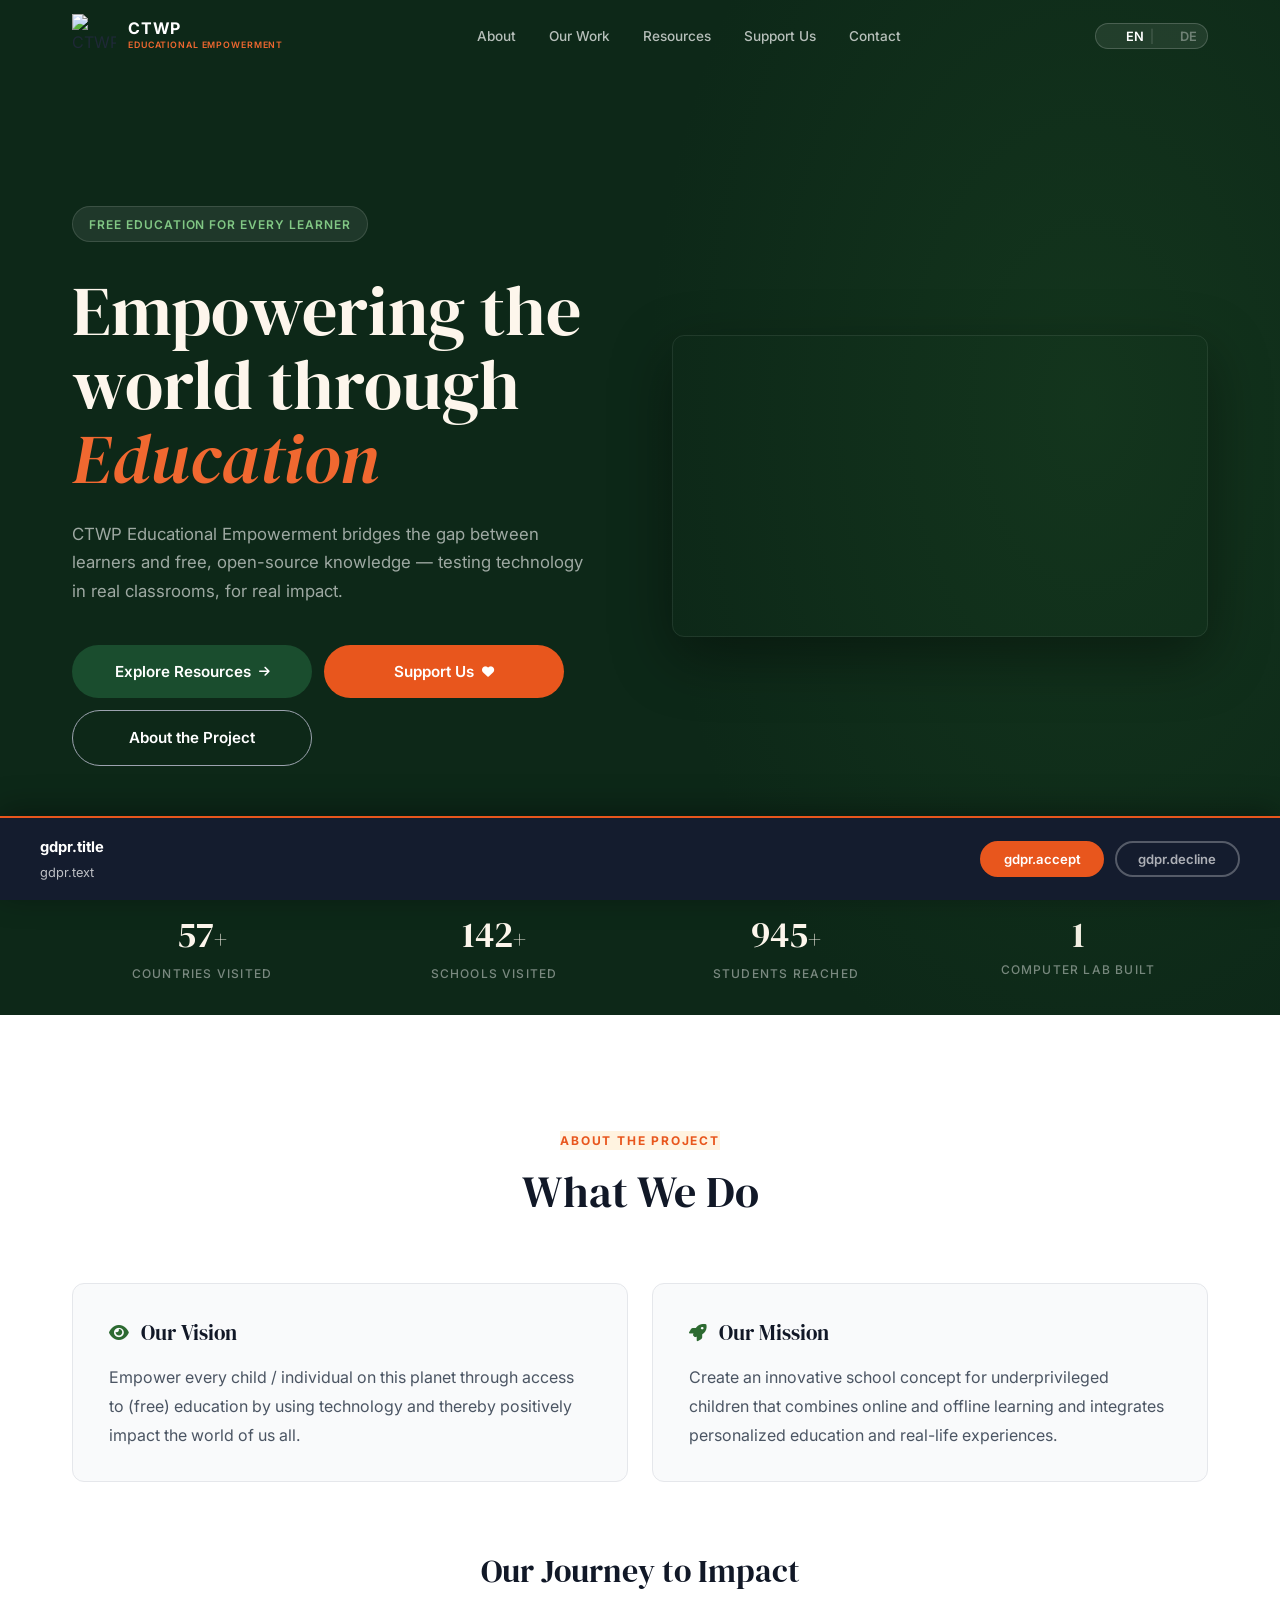
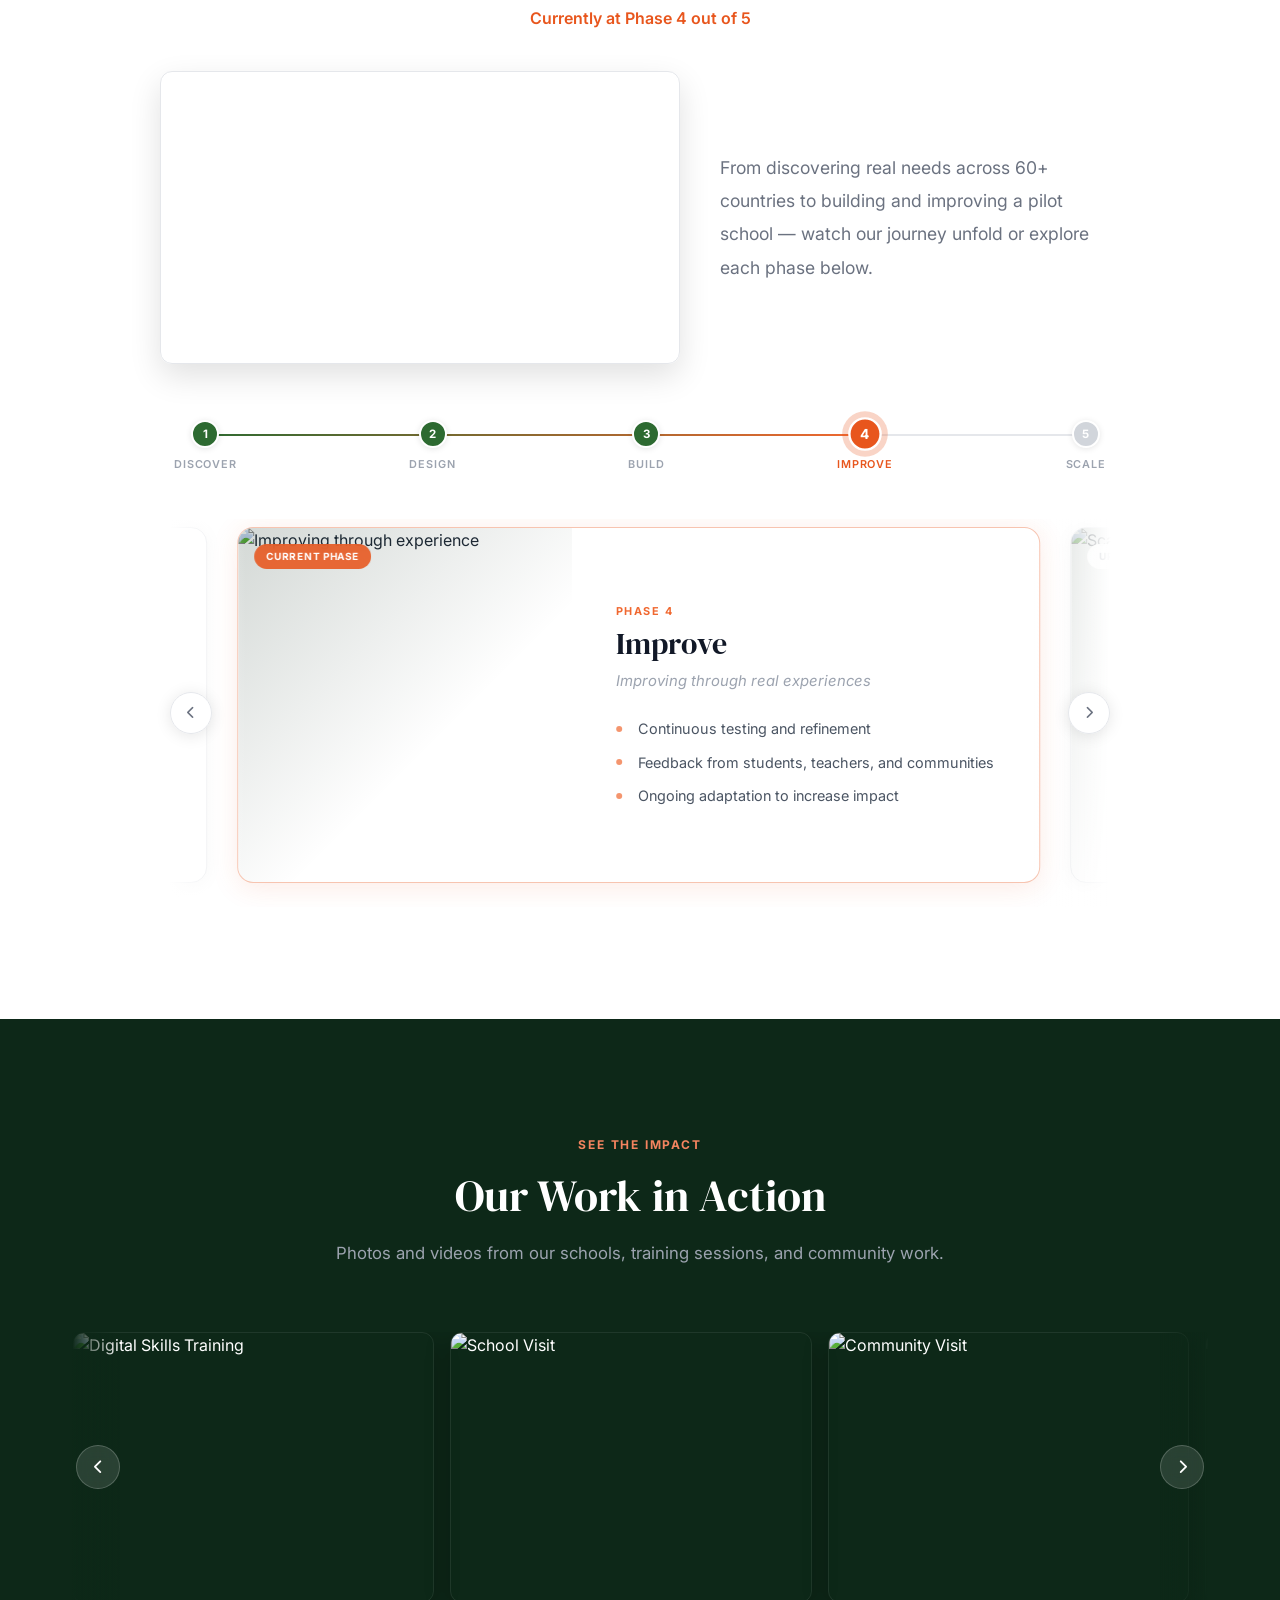
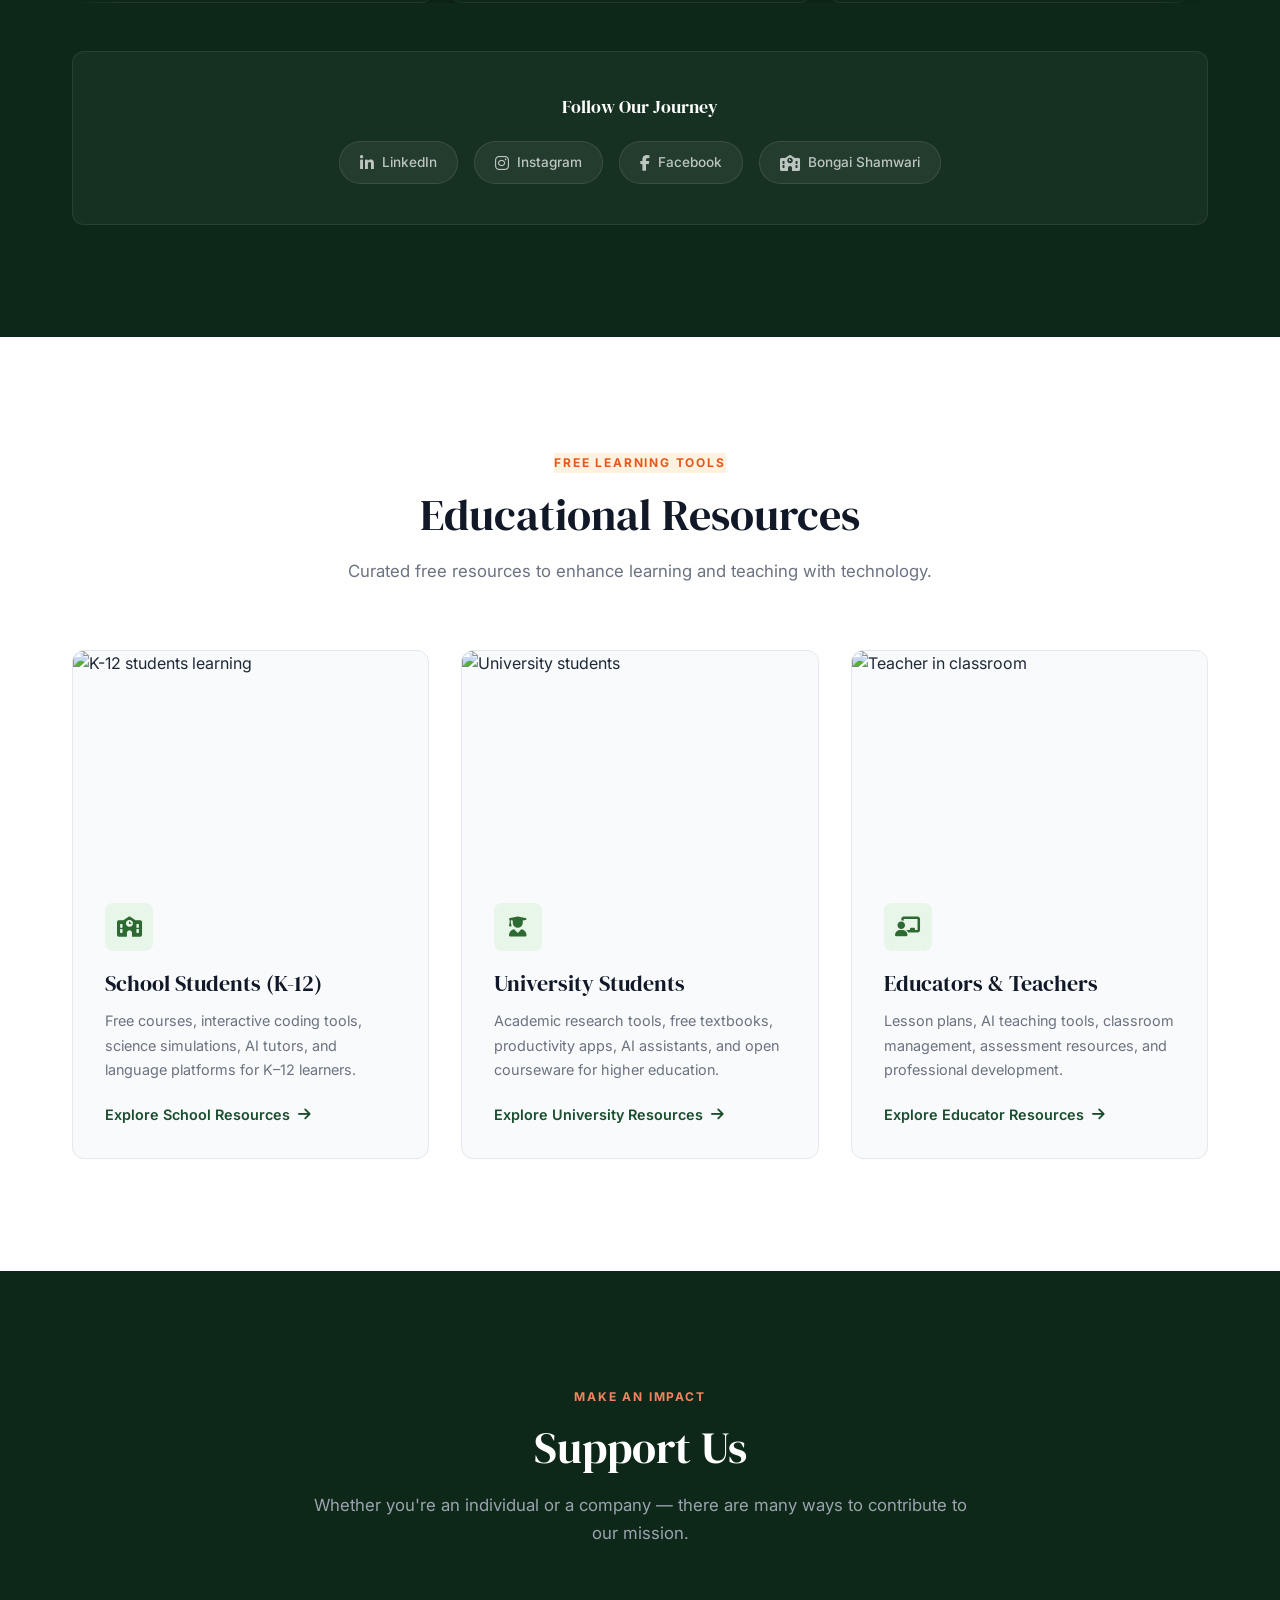
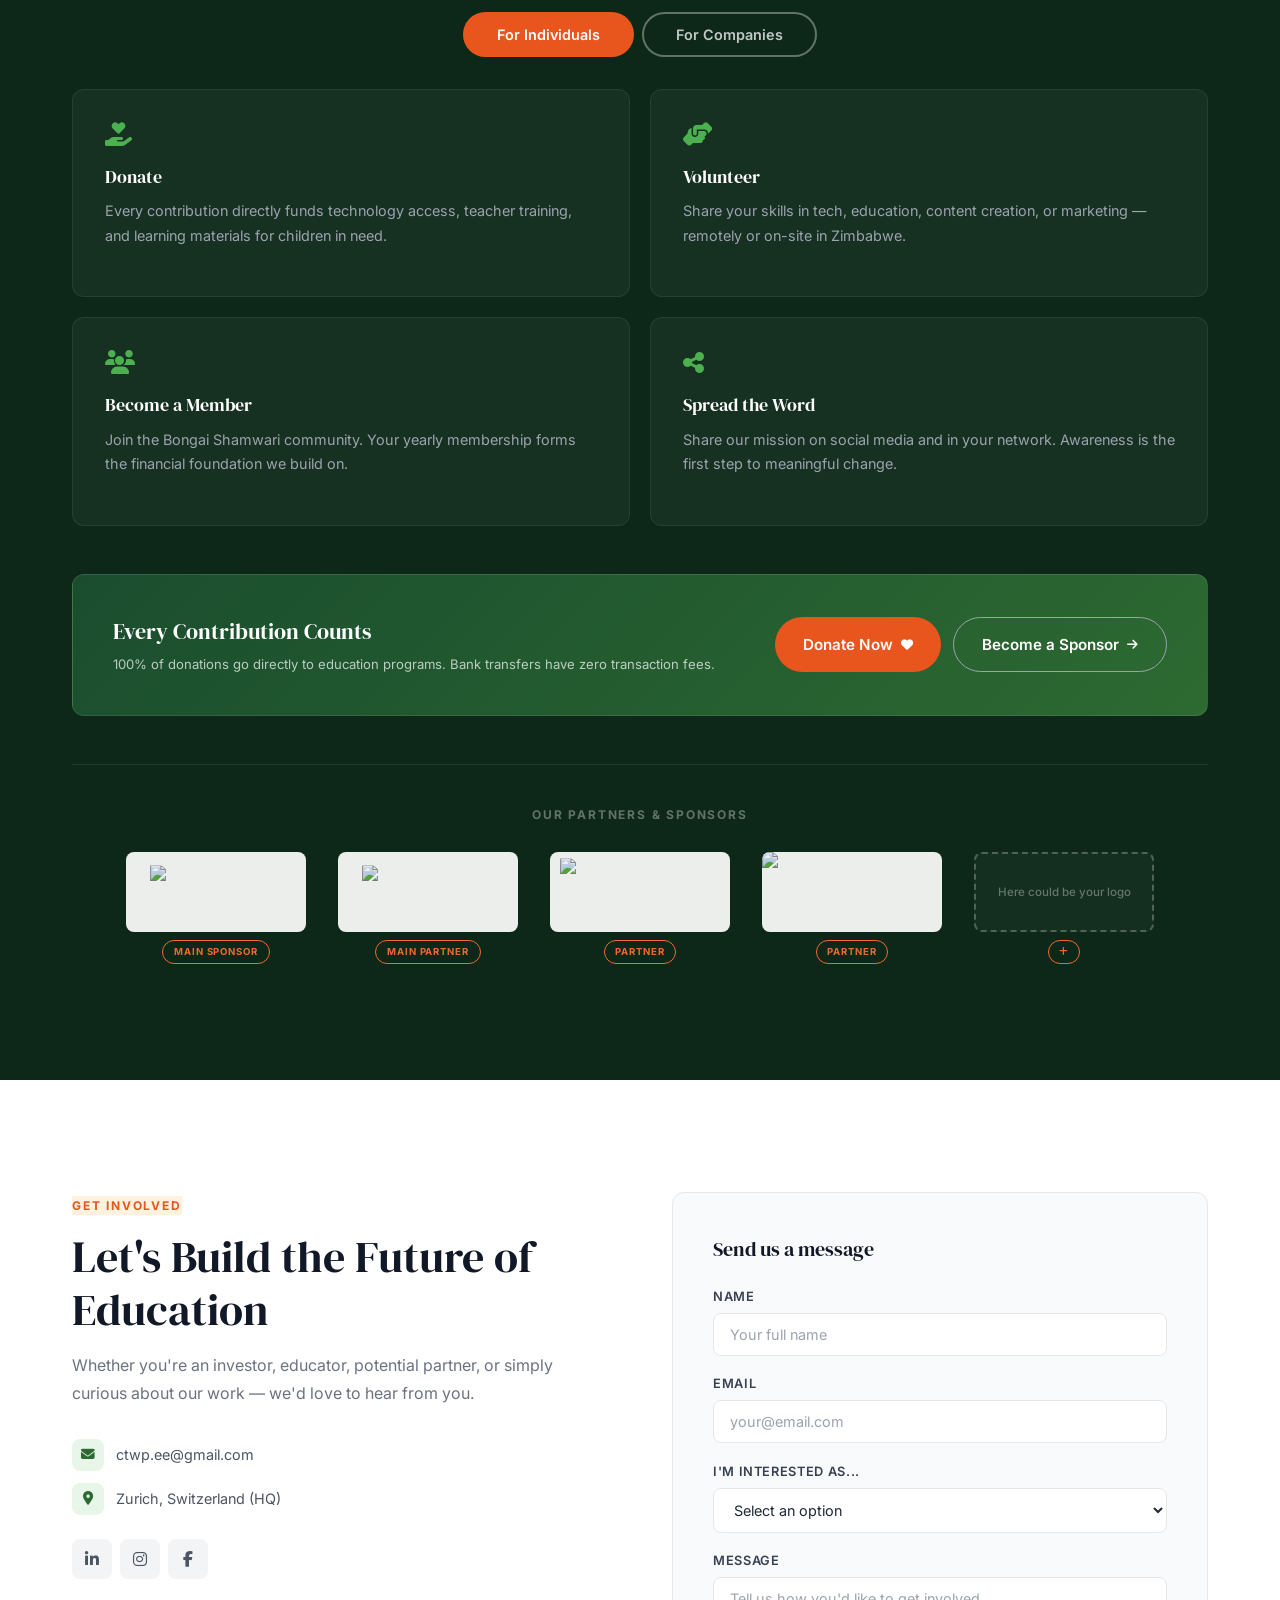
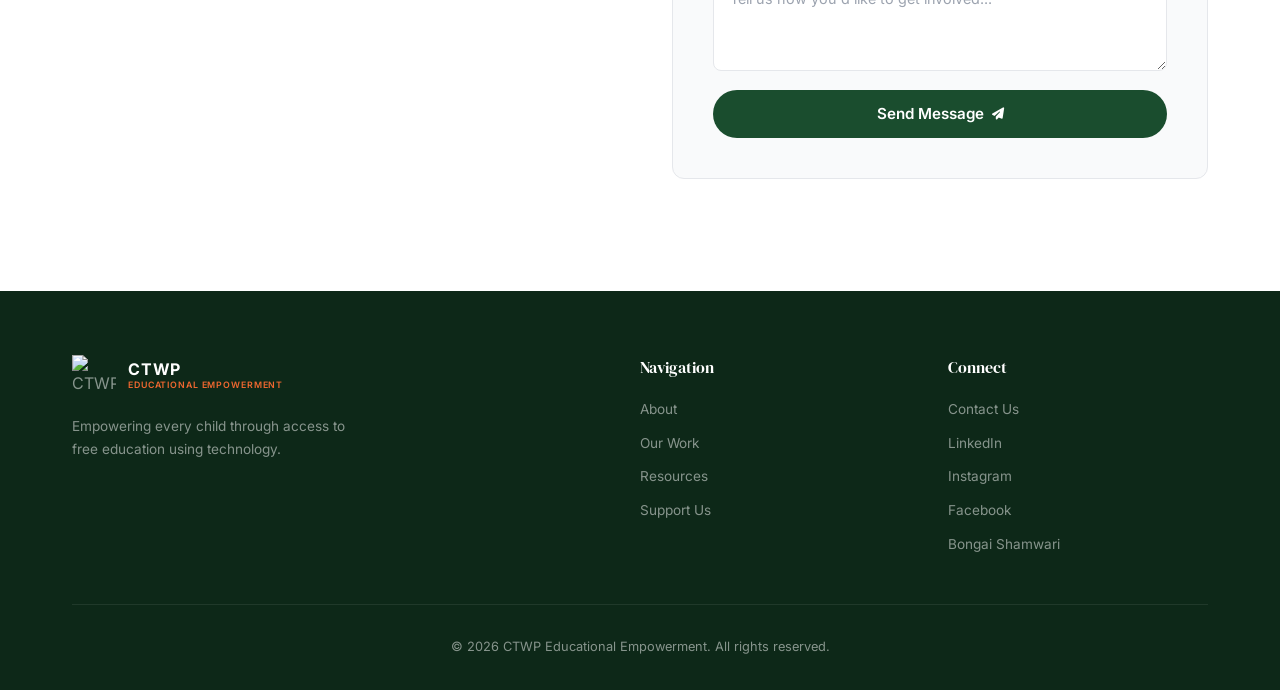
==== index.html @ 3d076ae9 "Fix CTA box layout for German: allow text to wrap Removed white-space:nowrap from .donate-cta-conten" ====
<!DOCTYPE html>
<html lang="en">
<head>
  <meta charset="UTF-8">
  <meta name="viewport" content="width=device-width, initial-scale=1.0">
  <meta name="description" content="CTWP Educational Empowerment - Empowering the world through free education and technology.">
  <meta name="keywords" content="education, empowerment, technology, free education, Africa, teachers, students, CTWP">
  <meta name="author" content="CTWP Educational Empowerment">
  <title>CTWP - Educational Empowerment</title>
  <link rel="preconnect" href="https://fonts.googleapis.com">
  <link rel="preconnect" href="https://fonts.gstatic.com" crossorigin>
  <link rel="preconnect" href="https://images.unsplash.com">
  <link href="https://fonts.googleapis.com/css2?family=DM+Serif+Display:ital@0;1&family=Inter:wght@300;400;500;600;700&display=swap" rel="stylesheet">
  <link rel="stylesheet" href="https://cdnjs.cloudflare.com/ajax/libs/font-awesome/6.5.1/css/all.min.css">
  <link rel="stylesheet" href="https://cdn.jsdelivr.net/gh/lipis/flag-icons@7.2.3/css/flag-icons.min.css">
  <link rel="stylesheet" href="assets/css/style.css?v=3">
  <link rel="icon" type="image/webp" href="assets/images/Logos/ctwp logo round.webp">
  <link rel="preload" as="image" href="assets/images/Logos/ctwp logo round.webp" type="image/webp">
  <link rel="preload" as="image" href="assets/images/Malawi_Salima_Classroom.webp" type="image/webp">
</head>
<body>
  <!-- Preloader -->
  <div id="preloader">
    <div class="loader">
      <div class="loader-circle"></div>
      <span class="loader-text">CTWP</span>
    </div>
  </div>

  <!-- Navigation -->
  <header id="navbar">
    <nav class="nav-container">
      <a href="#hero" class="nav-logo">
        <img src="assets/images/Logos/ctwp logo round.webp" alt="CTWP Logo" class="logo-img">
        <div class="logo-text">
          <span class="logo-name">CTWP</span>
          <span class="logo-tagline">EDUCATIONAL EMPOWERMENT</span>
        </div>
      </a>
      <ul class="nav-links" id="navLinks">
        <li><a href="#about" class="nav-link" data-i18n="nav.about">About</a></li>
        <li><a href="#gallery" class="nav-link" data-i18n="nav.work">Our Work</a></li>
        <li><a href="#resources" class="nav-link" data-i18n="nav.resources">Resources</a></li>
        <li><a href="#support" class="nav-link" data-i18n="nav.support">Support Us</a></li>
        <li><a href="#contact" class="nav-link" data-i18n="nav.contact">Contact</a></li>
      </ul>
      <button id="langToggle" class="lang-toggle"><span class="lang-opt" data-lang="en"><span class="fi fi-us"></span> EN</span><span class="lang-sep">|</span><span class="lang-opt" data-lang="de"><span class="fi fi-de"></span> DE</span></button>
      <button class="hamburger" id="hamburger" aria-label="Toggle navigation">
        <span></span><span></span><span></span>
      </button>
    </nav>
  </header>

  <!-- Mobile Menu -->
  <div class="mobile-menu" id="mobileMenu">
    <ul class="mobile-nav-links">
      <li><a href="#about" class="mobile-link" data-i18n="nav.about">About</a></li>
      <li><a href="#gallery" class="mobile-link" data-i18n="nav.work">Our Work</a></li>
      <li><a href="#resources" class="mobile-link" data-i18n="nav.resources">Resources</a></li>
      <li><a href="#support" class="mobile-link" data-i18n="nav.support">Support Us</a></li>
      <li><a href="#contact" class="mobile-link" data-i18n="nav.contact">Contact</a></li>
    </ul>
  </div>

  <!-- Hero Section -->
  <section id="hero" class="hero">
    <div class="hero-inner">
      <div class="hero-content">
        <div class="hero-badge" data-animate="fade-up">
          <span data-i18n="hero.badge">Free Education for Every Learner</span>
        </div>
        <h1 class="hero-title" data-animate="fade-up" data-delay="100" data-i18n-html="hero.title">
          Empowering the world through <em>Education</em>
        </h1>
        <p class="hero-subtitle" data-animate="fade-up" data-delay="200" data-i18n="hero.subtitle">
          CTWP Educational Empowerment bridges the gap between learners and free,
          open-source knowledge — testing technology in real classrooms, for real impact.
        </p>
        <div class="hero-cta" data-animate="fade-up" data-delay="300">
          <a href="#resources" class="btn btn-primary btn-lg">
            <span data-i18n="hero.cta.resources">Explore Resources</span>
            <i class="fas fa-arrow-right"></i>
          </a>
          <a href="#support" class="btn btn-accent btn-lg">
            <span data-i18n="hero.cta.support">Support Us</span>
            <i class="fas fa-heart"></i>
          </a>
          <a href="#about" class="btn btn-ghost btn-lg">
            <span data-i18n="hero.cta.about">About the Project</span>
          </a>
        </div>
      </div>
      <div class="hero-media" data-animate="fade-up" data-delay="400">
        <div class="hero-video">
          <iframe src="https://www.youtube.com/embed/l9BQB784iMY" title="CTWP Project Overview" frameborder="0" allow="accelerometer; autoplay; clipboard-write; encrypted-media; gyroscope; picture-in-picture" allowfullscreen loading="lazy"></iframe>
        </div>
      </div>
    </div>
    <div class="hero-stats-bar">
      <div class="hero-stats-inner">
        <div class="stat-item">
          <span class="stat-number" data-count="60">0</span><span class="stat-plus">+</span>
          <span class="stat-label" data-i18n="stat.countries">Countries Visited</span>
        </div>
        <div class="stat-item">
          <span class="stat-number" data-count="150">0</span><span class="stat-plus">+</span>
          <span class="stat-label" data-i18n="stat.schools">Schools Visited</span>
        </div>
        <div class="stat-item">
          <span class="stat-number" data-count="1000">0</span><span class="stat-plus">+</span>
          <span class="stat-label" data-i18n="stat.students">Students Reached</span>
        </div>
        <div class="stat-item">
          <span class="stat-number" data-count="1">0</span>
          <span class="stat-label" data-i18n="stat.labs">Computer Lab Built</span>
        </div>
      </div>
    </div>
  </section>

  <!-- About Section -->
  <section id="about" class="section">
    <div class="container">
      <div class="section-header" data-animate="fade-up">
        <span class="section-label section-label-orange" data-i18n="about.label">About the Project</span>
        <h2 class="section-title" data-i18n="about.title">What We Do</h2>
      </div>

      <!-- Compact Vision & Mission -->
      <div class="vm-row" data-animate="fade-up">
        <div class="vm-compact">
          <div class="vm-accent">
            <i class="fas fa-eye"></i>
            <h3 data-i18n="vision.title">Our Vision</h3>
          </div>
          <p data-i18n="vision.text">Empower every child / individual on this planet through access to (free) education by using technology and thereby positively impact the world of us all.</p>
        </div>
        <div class="vm-compact">
          <div class="vm-accent">
            <i class="fas fa-rocket"></i>
            <h3 data-i18n="mission.title">Our Mission</h3>
          </div>
          <p data-i18n="mission.text">Create an innovative school concept for underprivileged children that combines online and offline learning and integrates personalized education and real-life experiences.</p>
        </div>
      </div>

      <!-- Our Journey — Video + Phase Timeline -->
      <div class="journey" data-animate="fade-up">
        <div class="journey-header">
          <h3 class="subsection-title" data-i18n="journey.title">Our Journey to Impact</h3>
          <p class="subsection-desc" data-i18n="journey.subtitle">Currently at Phase 4 out of 5</p>
        </div>

        <div class="journey-layout">
          <div class="journey-video">
            <iframe src="https://www.youtube.com/embed/zky_9Jy7_Uo" title="CTWP Project Phases" frameborder="0" allow="accelerometer; autoplay; clipboard-write; encrypted-media; gyroscope; picture-in-picture" allowfullscreen loading="lazy"></iframe>
          </div>
          <div class="journey-intro">
            <p data-i18n="journey.desc">From discovering real needs across 60+ countries to building and improving a pilot school — watch our journey unfold or explore each phase below.</p>
          </div>
        </div>

        <!-- Timeline Navigation -->
        <div class="phase-timeline" id="phaseTimeline">
          <div class="timeline-track">
            <div class="timeline-progress"></div>
          </div>
          <button class="timeline-step completed" data-slide="0"><span class="step-num">1</span><span class="step-label" data-i18n="phase.label.1">Discover</span></button>
          <button class="timeline-step completed" data-slide="1"><span class="step-num">2</span><span class="step-label" data-i18n="phase.label.2">Design</span></button>
          <button class="timeline-step completed" data-slide="2"><span class="step-num">3</span><span class="step-label" data-i18n="phase.label.3">Build</span></button>
          <button class="timeline-step current" data-slide="3"><span class="step-num">4</span><span class="step-label" data-i18n="phase.label.4">Improve</span></button>
          <button class="timeline-step future" data-slide="4"><span class="step-num">5</span><span class="step-label" data-i18n="phase.label.5">Scale</span></button>
        </div>

        <!-- Phase Slider -->
        <div class="phase-slider">
          <button class="slider-arrow slider-prev" id="phasePrev" aria-label="Previous phase">
            <i class="fas fa-chevron-left"></i>
          </button>
          <div class="slider-viewport">
            <div class="slider-track" id="phaseTrack">
              <div class="phase-slide phase-completed" data-phase="1">
                <div class="phase-slide-img">
                  <img src="assets/images/Malawi_Salima_Classroom.webp" alt="School visits around the world">
                  <div class="phase-badge" data-i18n="badge.completed">Completed</div>
                </div>
                <div class="phase-slide-content">
                  <div class="phase-num">Phase 1</div>
                  <h4 data-i18n="phase1.title">Discover</h4>
                  <p class="phase-tagline" data-i18n="phase1.tagline">Understanding real needs before creating solutions</p>
                  <ul>
                    <li data-i18n="phase1.li1">150+ schools and universities visited across 60+ countries</li>
                    <li data-i18n="phase1.li2">Teachers and students trained in digital learning and AI tools</li>
                    <li data-i18n="phase1.li3">Global courses completed on pedagogy, learning science, and edtech</li>
                  </ul>
                </div>
              </div>
              <div class="phase-slide phase-completed" data-phase="2">
                <div class="phase-slide-media">
                  <iframe src="https://www.youtube.com/embed/BunAyvuqOao" title="CTWP Design Phase" frameborder="0" allow="accelerometer; autoplay; clipboard-write; encrypted-media; gyroscope; picture-in-picture" allowfullscreen loading="lazy"></iframe>
                  <div class="phase-badge" data-i18n="badge.completed">Completed</div>
                </div>
                <div class="phase-slide-content">
                  <div class="phase-num">Phase 2</div>
                  <h4 data-i18n="phase2.title">Design</h4>
                  <p class="phase-tagline" data-i18n="phase2.tagline">Turning insights into a powerful learning model</p>
                  <ul>
                    <li data-i18n="phase2.li1">Built a future-ready school concept (Prototype / MVP)</li>
                    <li data-i18n="phase2.li2">Combined online + offline learning experiences</li>
                    <li data-i18n="phase2.li3">Focused on personalized learning and real-life skills</li>
                  </ul>
                </div>
              </div>
              <div class="phase-slide phase-completed" data-phase="3">
                <div class="phase-slide-media">
                  <video autoplay muted loop playsinline style="width:100%;height:100%;object-fit:cover;position:absolute;inset:0;">
                    <source src="assets/images/VID-20260209-WA0001.mp4" type="video/mp4">
                  </video>
                  <div class="phase-badge" data-i18n="badge.completed">Completed</div>
                </div>
                <div class="phase-slide-content">
                  <div class="phase-num">Phase 3</div>
                  <h4 data-i18n="phase3.title">Build</h4>
                  <p class="phase-tagline" data-i18n="phase3.tagline">From vision to real-world impact</p>
                  <ul>
                    <li data-i18n="phase3.li1">Pilot school launched</li>
                    <li data-i18n="phase3.li2">Safe and inspiring learning environment created</li>
                    <li data-i18n="phase3.li3">Model tested in everyday school life</li>
                  </ul>
                </div>
              </div>
              <div class="phase-slide phase-active" data-phase="4">
                <div class="phase-slide-img">
                  <img src="assets/images/Computer Lab/mission.webp" alt="Improving through experience">
                  <div class="phase-badge" data-i18n="badge.current">Current Phase</div>
                </div>
                <div class="phase-slide-content">
                  <div class="phase-num">Phase 4</div>
                  <h4 data-i18n="phase4.title">Improve</h4>
                  <p class="phase-tagline" data-i18n="phase4.tagline">Improving through real experiences</p>
                  <ul>
                    <li data-i18n="phase4.li1">Continuous testing and refinement</li>
                    <li data-i18n="phase4.li2">Feedback from students, teachers, and communities</li>
                    <li data-i18n="phase4.li3">Ongoing adaptation to increase impact</li>
                  </ul>
                </div>
              </div>
              <div class="phase-slide phase-future" data-phase="5">
                <div class="phase-slide-img">
                  <img src="assets/images/IMG-20251204-WA0085.webp" alt="Scaling education globally">
                  <div class="phase-badge" data-i18n="badge.upcoming">Upcoming</div>
                </div>
                <div class="phase-slide-content">
                  <div class="phase-num">Phase 5</div>
                  <h4 data-i18n="phase5.title">Scale</h4>
                  <p class="phase-tagline" data-i18n="phase5.tagline">Scaling what works to reach more children</p>
                  <ul>
                    <li data-i18n="phase5.li1">Strategic partnerships with schools and organizations</li>
                    <li data-i18n="phase5.li2">Model prepared for replication globally</li>
                    <li data-i18n="phase5.li3">Expanding access to meaningful education</li>
                  </ul>
                </div>
              </div>
            </div>
          </div>
          <button class="slider-arrow slider-next" id="phaseNext" aria-label="Next phase">
            <i class="fas fa-chevron-right"></i>
          </button>
        </div>
      </div>
    </div>
  </section>

  <!-- Gallery / Our Work Section -->
  <section id="gallery" class="section section-dark">
    <div class="container">
      <div class="section-header" data-animate="fade-up">
        <span class="section-label" data-i18n="gallery.label">See the Impact</span>
        <h2 class="section-title" data-i18n="gallery.title">Our Work in Action</h2>
        <p class="section-subtitle" data-i18n="gallery.subtitle">Photos and videos from our schools, training sessions, and community work.</p>
      </div>

      <!-- Gallery Slider -->
      <div class="gallery-slider-wrap" data-animate="fade-up">
        <button class="gallery-arrow gallery-prev" id="galleryPrev" aria-label="Previous"><i class="fas fa-chevron-left"></i></button>
        <div class="gallery-slider-viewport">
          <div class="gallery-slider-track" id="galleryTrack">
            <!-- Slides will be cloned by JS for infinite loop -->
            <div class="gallery-slide"><img src="assets/images/Our work in action/20230418_095144.webp" alt="Digital Skills Training"><span class="gallery-caption">Digital Skills Training</span></div>
            <div class="gallery-slide"><img src="assets/images/Our work in action/20230220_145920.webp" alt="School Visit"><span class="gallery-caption">School Visit</span></div>
            <div class="gallery-slide"><img src="assets/images/Our work in action/20230323_150507.webp" alt="Community Visit"><span class="gallery-caption">Community Visit</span></div>
            <div class="gallery-slide"><img src="assets/images/Our work in action/20230323_152555.webp" alt="Community Engagement"><span class="gallery-caption">Community Engagement</span></div>
            <div class="gallery-slide"><img src="assets/images/Our work in action/20230421_144739.webp" alt="School Visit"><span class="gallery-caption">School Visit</span></div>
            <div class="gallery-slide"><img src="assets/images/Our work in action/20230426_155426.webp" alt="Learning Together"><span class="gallery-caption">Learning Together</span></div>
            <div class="gallery-slide"><img src="assets/images/Our work in action/20230501_132313.webp" alt="Refugee Camp School Visit"><span class="gallery-caption">Refugee Camp School Visit</span></div>
            <div class="gallery-slide"><img src="assets/images/Our work in action/20230526_125406.webp" alt="Learning Together"><span class="gallery-caption">Learning Together</span></div>
            <div class="gallery-slide"><img src="assets/images/Our work in action/20230608_123325.webp" alt="Teacher Training"><span class="gallery-caption">Teacher Training</span></div>
            <div class="gallery-slide"><img src="assets/images/Our work in action/IMG-20230430-WA0005.webp" alt="Learning Together"><span class="gallery-caption">Learning Together</span></div>
            <div class="gallery-slide"><img src="assets/images/Our work in action/IMG-20230522-WA0091.webp" alt="Learning Together"><span class="gallery-caption">Learning Together</span></div>
            <div class="gallery-slide"><img src="assets/images/Our work in action/IMG-20230607-WA0081.webp" alt="Learning Together"><span class="gallery-caption">Learning Together</span></div>
            <div class="gallery-slide"><img src="assets/images/Our work in action/IMG_20230221_183740_748.webp" alt="Learning Together"><span class="gallery-caption">Learning Together</span></div>
            <div class="gallery-slide"><img src="assets/images/Our work in action/IMG_20230321_130002_786.webp" alt="Learning Together"><span class="gallery-caption">Learning Together</span></div>
            <div class="gallery-slide"><img src="assets/images/Our work in action/IMG_20230328_100155_760.webp" alt="Learning Together"><span class="gallery-caption">Learning Together</span></div>
            <div class="gallery-slide"><img src="assets/images/Our work in action/IMG_20230328_100155_887.webp" alt="Teacher Training"><span class="gallery-caption">Teacher Training</span></div>
            <div class="gallery-slide"><img src="assets/images/Our work in action/IMG_20230331_141143_982.webp" alt="Learning Together"><span class="gallery-caption">Learning Together</span></div>
            <div class="gallery-slide"><img src="assets/images/Our work in action/IMG_20230423_142036_218.webp" alt="Learning Together"><span class="gallery-caption">Learning Together</span></div>
            <div class="gallery-slide"><img src="assets/images/Our work in action/IMG_20230423_142036_736.webp" alt="Learning Together"><span class="gallery-caption">Learning Together</span></div>
            <div class="gallery-slide"><img src="assets/images/Our work in action/IMG_20230430_093404_606.webp" alt="School Visit"><span class="gallery-caption">School Visit</span></div>
            <div class="gallery-slide"><img src="assets/images/Our work in action/IMG_20230511_110617_312.webp" alt="Teacher Training"><span class="gallery-caption">Teacher Training</span></div>
          </div>
        </div>
        <button class="gallery-arrow gallery-next" id="galleryNext" aria-label="Next"><i class="fas fa-chevron-right"></i></button>
      </div>

      <!-- Social & Partner Links -->
      <div class="social-bar" data-animate="fade-up">
        <h4 data-i18n="gallery.follow">Follow Our Journey</h4>
        <div class="social-bar-links">
          <a href="https://ch.linkedin.com/company/ctwp-educationlempowerment" target="_blank" rel="noopener" class="social-bar-link">
            <i class="fab fa-linkedin-in"></i><span>LinkedIn</span>
          </a>
          <a href="https://www.instagram.com/ctwp_educationalempowerment/" target="_blank" rel="noopener" class="social-bar-link">
            <i class="fab fa-instagram"></i><span>Instagram</span>
          </a>
          <a href="https://www.facebook.com/profile.php?id=100091277141645" target="_blank" rel="noopener" class="social-bar-link">
            <i class="fab fa-facebook-f"></i><span>Facebook</span>
          </a>
          <a href="https://bongai-shamwari.org/en/" target="_blank" rel="noopener" class="social-bar-link">
            <i class="fas fa-school"></i><span>Bongai Shamwari</span>
          </a>
        </div>
      </div>
    </div>
  </section>

  <!-- Resources Section -->
  <section id="resources" class="section">
    <div class="container">
      <div class="section-header" data-animate="fade-up">
        <span class="section-label section-label-orange" data-i18n="resources.label">Free Learning Tools</span>
        <h2 class="section-title" data-i18n="resources.title">Educational Resources</h2>
        <p class="section-subtitle" data-i18n="resources.subtitle">Curated free resources to enhance learning and teaching with technology.</p>
      </div>

      <div class="resource-cards" data-animate="fade-up">
        <a href="students.html" class="resource-role-card">
          <div class="role-card-img">
            <img src="https://images.unsplash.com/photo-1509062522246-3755977927d7?w=600&h=400&fit=crop&q=80&fm=webp" alt="K-12 students learning">
          </div>
          <div class="role-card-body">
            <div class="role-card-icon"><i class="fas fa-school"></i></div>
            <h3 data-i18n="resources.k12.title">School Students (K-12)</h3>
            <p data-i18n="resources.k12.desc">Free courses, interactive coding tools, science simulations, AI tutors, and language platforms for K–12 learners.</p>
            <span class="role-card-link"><span data-i18n="resources.k12.link">Explore School Resources</span> <i class="fas fa-arrow-right"></i></span>
          </div>
        </a>
        <a href="university.html" class="resource-role-card">
          <div class="role-card-img">
            <img src="https://images.unsplash.com/photo-1541339907198-e08756dedf3f?w=600&h=400&fit=crop&q=80&fm=webp" alt="University students">
          </div>
          <div class="role-card-body">
            <div class="role-card-icon"><i class="fas fa-user-graduate"></i></div>
            <h3 data-i18n="resources.uni.title">University Students</h3>
            <p data-i18n="resources.uni.desc">Academic research tools, free textbooks, productivity apps, AI assistants, and open courseware for higher education.</p>
            <span class="role-card-link"><span data-i18n="resources.uni.link">Explore University Resources</span> <i class="fas fa-arrow-right"></i></span>
          </div>
        </a>
        <a href="teachers.html" class="resource-role-card">
          <div class="role-card-img">
            <img src="https://images.unsplash.com/photo-1577896851231-70ef18881754?w=600&h=400&fit=crop&q=80&fm=webp" alt="Teacher in classroom">
          </div>
          <div class="role-card-body">
            <div class="role-card-icon"><i class="fas fa-chalkboard-teacher"></i></div>
            <h3 data-i18n="resources.teacher.title">Educators &amp; Teachers</h3>
            <p data-i18n="resources.teacher.desc">Lesson plans, AI teaching tools, classroom management, assessment resources, and professional development.</p>
            <span class="role-card-link"><span data-i18n="resources.teacher.link">Explore Educator Resources</span> <i class="fas fa-arrow-right"></i></span>
          </div>
        </a>
      </div>
    </div>
  </section>

  <!-- Support Us Section -->
  <section id="support" class="section section-dark">
    <div class="container">
      <div class="section-header" data-animate="fade-up">
        <span class="section-label" data-i18n="support.label">Make an Impact</span>
        <h2 class="section-title" data-i18n="support.title">Support Us</h2>
        <p class="section-subtitle" data-i18n="support.subtitle">Whether you're an individual or a company — there are many ways to contribute to our mission.</p>
      </div>

      <div class="support-tabs" data-animate="fade-up">
<div class="tab-buttons">
          <button class="tab-btn active" data-tab="individuals" data-i18n="tab.individuals"><i class="fas fa-user"></i> For Individuals</button>
          <button class="tab-btn" data-tab="companies" data-i18n="tab.companies"><i class="fas fa-building"></i> For Companies</button>
        </div>

        <div class="tab-content active" id="tab-individuals">
          <div class="support-grid">
            <div class="support-card">
              <i class="fas fa-hand-holding-heart"></i>
              <h4 data-i18n="support.donate.title">Donate</h4>
              <p data-i18n="support.donate.desc">Every contribution directly funds technology access, teacher training, and learning materials for children in need.</p>
            </div>
            <div class="support-card">
              <i class="fas fa-hands-helping"></i>
              <h4 data-i18n="support.volunteer.title">Volunteer</h4>
              <p data-i18n="support.volunteer.desc">Share your skills in tech, education, content creation, or marketing — remotely or on-site in Zimbabwe.</p>
            </div>
            <div class="support-card">
              <i class="fas fa-users"></i>
              <h4 data-i18n="support.member.title">Become a Member</h4>
              <p data-i18n="support.member.desc">Join the Bongai Shamwari community. Your yearly membership forms the financial foundation we build on.</p>
            </div>
            <div class="support-card">
              <i class="fas fa-share-alt"></i>
              <h4 data-i18n="support.spread.title">Spread the Word</h4>
              <p data-i18n="support.spread.desc">Share our mission on social media and in your network. Awareness is the first step to meaningful change.</p>
            </div>
          </div>
        </div>

        <div class="tab-content" id="tab-companies">
          <div class="support-grid">
            <div class="support-card support-card-featured">
              <i class="fas fa-building"></i>
              <h4 data-i18n="support.corp.title">Corporate Sponsorship</h4>
              <p data-i18n="support.corp.desc">Partner as a main sponsor like Trelleborg. Fund digital infrastructure, computer labs, and educational programs. Get visibility and impact reports.</p>
            </div>
            <div class="support-card">
              <i class="fas fa-laptop"></i>
              <h4 data-i18n="support.tech.title">Technology Donations</h4>
              <p data-i18n="support.tech.desc">Donate laptops, tablets, or other devices to equip our computer labs and classrooms with the tools students need.</p>
            </div>
            <div class="support-card">
              <i class="fas fa-graduation-cap"></i>
              <h4 data-i18n="support.employee.title">Employee Volunteering</h4>
              <p data-i18n="support.employee.desc">Send skilled employees to train teachers and students in digital literacy, coding, and AI tools as part of your CSR program.</p>
            </div>
            <div class="support-card">
              <i class="fas fa-handshake"></i>
              <h4 data-i18n="support.partner.title">Strategic Partnership</h4>
              <p data-i18n="support.partner.desc">Co-develop educational programs, provide software licenses, or support our scaling strategy across new regions.</p>
            </div>
          </div>
        </div>
      </div>

      <!-- Donate CTA -->
      <div class="donate-cta" data-animate="fade-up">
        <div class="donate-cta-content">
          <h3 data-i18n="cta.title">Every Contribution Counts</h3>
          <p data-i18n="cta.desc">100% of donations go directly to education programs. Bank transfers have zero transaction fees.</p>
        </div>
        <div class="donate-cta-buttons">
          <a href="https://bongai-shamwari.org/en/donations-digital-education/" target="_blank" rel="noopener" class="btn btn-accent btn-lg">
            <span data-i18n="cta.donate">Donate Now</span>
            <i class="fas fa-heart"></i>
          </a>
          <a href="#contact" class="btn btn-ghost btn-lg">
            <span data-i18n="cta.sponsor">Become a Sponsor</span>
            <i class="fas fa-arrow-right"></i>
          </a>
        </div>
      </div>

      <!-- Sponsors Lane -->
      <div class="sponsors-lane" data-animate="fade-up">
        <p class="sponsors-label" data-i18n="sponsors.label">Our Partners &amp; Sponsors</p>
        <div class="sponsors-row">
          <a href="https://www.trelleborg.com/en" target="_blank" rel="noopener" class="sponsor-item sponsor-main">
            <img src="assets/images/Logos/Trelleborg Corporate logo.webp" alt="Trelleborg">
            <span class="sponsor-tag" data-i18n="sponsor.main_sponsor">Main Sponsor</span>
          </a>
          <a href="https://bongai-shamwari.org/en/" target="_blank" rel="noopener" class="sponsor-item sponsor-main">
            <img src="assets/images/Logos/logo_bongai-shamwari.webp" alt="Bongai Shamwari">
            <span class="sponsor-tag" data-i18n="sponsor.main_partner">Main Partner</span>
          </a>
          <a href="https://tns.hr/" target="_blank" rel="noopener" class="sponsor-item sponsor-main sponsor-tight">
            <img src="assets/images/Logos/logo-ti-nisi-sam.webp" alt="Ti Nisi Sam">
            <span class="sponsor-tag" data-i18n="sponsor.partner">Partner</span>
          </a>
          <a href="https://gogetfunding.com/zavrsimo-izgradnju-veros-home-doma-za-djecu-u-podnozju-kilimanjara/" target="_blank" rel="noopener" class="sponsor-item sponsor-main sponsor-tight sponsor-zoom">
            <img src="assets/images/Logos/logo-veros-home-2.webp" alt="Vero's Home">
            <span class="sponsor-tag" data-i18n="sponsor.partner">Partner</span>
          </a>
          <a href="#contact" class="sponsor-item sponsor-main sponsor-placeholder">
            <div class="sponsor-placeholder-box">
              <span data-i18n="sponsor.placeholder">Here could be your logo</span>
            </div>
            <span class="sponsor-tag sponsor-tag-plus"><i class="fas fa-plus"></i></span>
          </a>
        </div>
      </div>
    </div>
  </section>

  <!-- Contact Section -->
  <section id="contact" class="section">
    <div class="container">
      <div class="contact-layout">
        <div class="contact-left" data-animate="fade-up">
          <span class="section-label section-label-orange" data-i18n="contact.label">Get Involved</span>
          <h2 class="section-title" data-i18n="contact.title">Let's Build the Future of Education</h2>
          <p class="contact-desc" data-i18n="contact.desc">
            Whether you're an investor, educator, potential partner, or simply
            curious about our work — we'd love to hear from you.
          </p>
          <div class="contact-details">
            <div class="contact-item">
              <i class="fas fa-envelope"></i>
              <a href="mailto:ctwp.ee@gmail.com">ctwp.ee@gmail.com</a>
            </div>
            <div class="contact-item">
              <i class="fas fa-map-marker-alt"></i>
              <span data-i18n="contact.location">Zurich, Switzerland (HQ)</span>
            </div>
          </div>
          <div class="social-links">
            <a href="https://ch.linkedin.com/company/ctwp-educationlempowerment" target="_blank" rel="noopener" class="social-link" aria-label="LinkedIn"><i class="fab fa-linkedin-in"></i></a>
            <a href="https://www.instagram.com/ctwp_educationalempowerment/" target="_blank" rel="noopener" class="social-link" aria-label="Instagram"><i class="fab fa-instagram"></i></a>
            <a href="https://www.facebook.com/profile.php?id=100091277141645" target="_blank" rel="noopener" class="social-link" aria-label="Facebook"><i class="fab fa-facebook-f"></i></a>
          </div>
        </div>
        <div class="contact-right" data-animate="fade-up" data-delay="100">
          <form class="contact-form" id="contactForm">
            <h3 class="form-title" data-i18n="contact.form.title">Send us a message</h3>
            <div class="form-group">
              <label for="name" data-i18n="form.name">Name</label>
              <input type="text" id="name" name="name" required placeholder="Your full name" data-i18n-ph="form.name.ph">
            </div>
            <div class="form-group">
              <label for="email" data-i18n="form.email">Email</label>
              <input type="email" id="email" name="email" required placeholder="your@email.com" data-i18n-ph="form.email.ph">
            </div>
            <div class="form-group">
              <label for="interest" data-i18n="form.interest">I'm interested as...</label>
              <select id="interest" name="interest" required>
                <option value="" disabled selected data-i18n="form.select">Select an option</option>
                <option value="donor" data-i18n="form.donor">A Donor</option>
                <option value="sponsor" data-i18n="form.corp_sponsor">A Corporate Sponsor</option>
                <option value="teacher" data-i18n="form.teacher_role">A Teacher</option>
                <option value="student" data-i18n="form.student_role">A Student</option>
                <option value="volunteer" data-i18n="form.volunteer">A Volunteer</option>
                <option value="partner" data-i18n="form.partner_role">A Partner Organization</option>
                <option value="other" data-i18n="form.other">Other</option>
              </select>
            </div>
            <div class="form-group">
              <label for="message" data-i18n="form.message">Message</label>
              <textarea id="message" name="message" rows="4" required placeholder="Tell us how you'd like to get involved..." data-i18n-ph="form.message.ph"></textarea>
            </div>
            <button type="submit" class="btn btn-primary btn-lg btn-full">
              <span data-i18n="form.submit">Send Message</span>
              <i class="fas fa-paper-plane"></i>
            </button>
          </form>
        </div>
      </div>
    </div>
  </section>

  <!-- Footer -->
  <footer class="footer">
    <div class="container">
      <div class="footer-grid">
        <div class="footer-brand">
          <a href="#hero" class="nav-logo">
            <img src="assets/images/Logos/ctwp logo round.webp" alt="CTWP Logo" class="logo-img">
            <div class="logo-text">
              <span class="logo-name">CTWP</span>
              <span class="logo-tagline">EDUCATIONAL EMPOWERMENT</span>
            </div>
          </a>
          <p class="footer-description" data-i18n="footer.desc">Empowering every child through access to free education using technology.</p>
        </div>
        <div class="footer-links-group">
          <h4 data-i18n="footer.nav">Navigation</h4>
          <ul>
            <li><a href="#about" data-i18n="footer.about">About</a></li>
            <li><a href="#gallery" data-i18n="footer.work">Our Work</a></li>
            <li><a href="#resources" data-i18n="footer.resources">Resources</a></li>
            <li><a href="#support" data-i18n="footer.support">Support Us</a></li>
          </ul>
        </div>
        <div class="footer-links-group">
          <h4 data-i18n="footer.connect">Connect</h4>
          <ul>
            <li><a href="#contact" data-i18n="footer.contact">Contact Us</a></li>
            <li><a href="https://ch.linkedin.com/company/ctwp-educationlempowerment" target="_blank" rel="noopener">LinkedIn</a></li>
            <li><a href="https://www.instagram.com/ctwp_educationalempowerment/" target="_blank" rel="noopener">Instagram</a></li>
            <li><a href="https://www.facebook.com/profile.php?id=100091277141645" target="_blank" rel="noopener">Facebook</a></li>
            <li><a href="https://bongai-shamwari.org/en/" target="_blank" rel="noopener">Bongai Shamwari</a></li>
          </ul>
        </div>
      </div>
      <div class="footer-bottom">
        <p data-i18n="footer.copyright">&copy; 2026 CTWP Educational Empowerment. All rights reserved.</p>
      </div>
    </div>
  </footer>

  <button id="backToTop" class="back-to-top" aria-label="Back to top"><i class="fas fa-chevron-up"></i></button>

  <!-- GDPR Cookie Banner -->
  <div id="gdprBanner" class="gdpr-banner" role="dialog" aria-label="Cookie consent" aria-live="polite">
    <div class="gdpr-inner">
      <div class="gdpr-text">
        <strong data-i18n="gdpr.title">Cookie &amp; Storage Notice</strong>
        <p data-i18n="gdpr.text">We use browser local storage solely to remember your language preference. No tracking cookies or personal data are collected or shared.</p>
      </div>
      <div class="gdpr-actions">
        <button class="gdpr-btn gdpr-accept" id="gdprAccept" data-i18n="gdpr.accept">Accept</button>
        <button class="gdpr-btn gdpr-decline" id="gdprDecline" data-i18n="gdpr.decline">Decline</button>
      </div>
    </div>
  </div>

  <script src="assets/js/i18n.js?v=2"></script>
  <script src="assets/js/main.js"></script>
  <script>
    (function () {
      var GDPR_KEY = 'ctwp-gdpr';
      var banner = document.getElementById('gdprBanner');
      if (!banner) return;
      function hideBanner() {
        banner.style.transition = 'transform 0.4s ease';
        banner.style.transform = 'translateY(110%)';
      }
      function showBanner() {
        banner.style.display = 'block';
        banner.style.transform = 'translateY(110%)';
        banner.style.transition = 'none';
        requestAnimationFrame(function () {
          requestAnimationFrame(function () {
            banner.style.transition = 'transform 0.45s cubic-bezier(.4,0,.2,1)';
            banner.style.transform = 'translateY(0)';
          });
        });
      }
      if (!localStorage.getItem(GDPR_KEY)) {
        setTimeout(showBanner, 900);
      }
      document.getElementById('gdprAccept').addEventListener('click', function () {
        localStorage.setItem(GDPR_KEY, 'accepted');
        hideBanner();
      });
      document.getElementById('gdprDecline').addEventListener('click', function () {
        localStorage.setItem(GDPR_KEY, 'declined');
        hideBanner();
      });
    })();
  </script>
</body>
</html>
---- assets/css/style.css ----
/* ============================================
   CTWP — Premium Editorial Design
   ============================================ */

/* ---------- Custom Properties ---------- */
:root {
  --green-900: #0d2818;
  --green-800: #143d22;
  --green-700: #1a4d2e;
  --green-600: #2d6a31;
  --green-500: #3d8b42;
  --green-400: #4caf50;
  --green-300: #81c784;
  --green-100: #c8e6c9;
  --green-50: #e8f5e9;

  --orange-500: #e8561d;
  --orange-400: #f06830;
  --orange-300: #f4845f;
  --orange-100: #fff3e0;

  --cream: #fdf6ec;
  --cream-dark: #f5ead6;

  --gray-900: #111827;
  --gray-800: #1f2937;
  --gray-700: #374151;
  --gray-600: #4b5563;
  --gray-500: #6b7280;
  --gray-400: #9ca3af;
  --gray-300: #d1d5db;
  --gray-200: #e5e7eb;
  --gray-100: #f3f4f6;
  --gray-50: #f9fafb;
  --white: #ffffff;

  --font-display: 'DM Serif Display', Georgia, serif;
  --font-body: 'Inter', system-ui, sans-serif;

  --container-max: 1200px;
  --section-padding: 7rem 0;
  --radius: 12px;
  --radius-sm: 8px;
  --radius-full: 9999px;

  --shadow-sm: 0 1px 3px rgba(0,0,0,0.08);
  --shadow-md: 0 4px 12px rgba(0,0,0,0.1);
  --shadow-lg: 0 12px 32px rgba(0,0,0,0.12);

  --transition: 300ms cubic-bezier(0.4, 0, 0.2, 1);
}

/* ---------- Reset ---------- */
*, *::before, *::after { margin: 0; padding: 0; box-sizing: border-box; }
html { scroll-behavior: smooth; scroll-padding-top: 5rem; }
body {
  font-family: var(--font-body);
  font-size: 1rem;
  line-height: 1.6;
  color: var(--gray-800);
  background: var(--white);
  -webkit-font-smoothing: antialiased;
  overflow-x: hidden;
}
img { max-width: 100%; height: auto; display: block; }
a { text-decoration: none; color: inherit; }
ul { list-style: none; }
button { cursor: pointer; border: none; background: none; font-family: inherit; }
input, select, textarea { font-family: inherit; font-size: inherit; }

/* ---------- Container / Section ---------- */
.container { max-width: var(--container-max); margin: 0 auto; padding: 0 2rem; }
.section { padding: var(--section-padding); }
.section-dark { background: var(--green-900); color: var(--white); }
.section-dark .section-title { color: var(--white); }
.section-dark .section-subtitle { color: var(--gray-400); }

.section-header { text-align: center; max-width: 680px; margin: 0 auto 4rem; }
.section-label {
  display: inline-block;
  font-size: 0.75rem;
  font-weight: 700;
  text-transform: uppercase;
  letter-spacing: 0.15em;
  color: var(--orange-500);
  margin-bottom: 1rem;
}
.section-dark .section-label { color: var(--orange-300); }
.section-title {
  font-family: var(--font-display);
  font-size: clamp(2rem, 4vw, 2.75rem);
  font-weight: 400;
  color: var(--gray-900);
  line-height: 1.2;
  margin-bottom: 1rem;
}
.section-subtitle {
  font-size: 1.05rem;
  color: var(--gray-500);
  line-height: 1.7;
}

/* ---------- Buttons ---------- */
.btn {
  display: inline-flex;
  align-items: center;
  gap: 0.5rem;
  font-family: var(--font-body);
  font-weight: 600;
  font-size: 0.9rem;
  padding: 0.75rem 1.5rem;
  border-radius: var(--radius-full);
  transition: all var(--transition);
  white-space: nowrap;
}
.btn i { font-size: 0.8em; transition: transform var(--transition); }
.btn:hover i { transform: translateX(3px); }

.btn-primary {
  background: var(--green-700);
  color: var(--white);
}
.btn-primary:hover {
  background: var(--green-800);
  transform: translateY(-1px);
  box-shadow: 0 4px 16px rgba(26, 77, 46, 0.35);
}

.btn-accent {
  background: var(--orange-500);
  color: var(--white);
}
.btn-accent:hover {
  background: var(--orange-400);
  transform: translateY(-1px);
}

.btn-ghost {
  border: 1.5px solid var(--gray-400);
  color: var(--white);
}
.btn-ghost:hover {
  border-color: var(--white);
  background: rgba(255,255,255,0.08);
}

.btn-lg { padding: 0.9rem 1.75rem; font-size: 0.95rem; }
.btn-full { width: 100%; justify-content: center; }

/* ---------- Preloader ---------- */
#preloader {
  position: fixed; inset: 0; z-index: 10000;
  display: flex; align-items: center; justify-content: center;
  background: var(--green-900);
  transition: opacity 0.5s ease, visibility 0.5s ease;
}
#preloader.hidden { opacity: 0; visibility: hidden; }

.loader { display: flex; flex-direction: column; align-items: center; gap: 1.5rem; }
.loader-circle {
  width: 48px; height: 48px;
  border: 2px solid rgba(255,255,255,0.15);
  border-top-color: var(--green-300);
  border-radius: 50%;
  animation: spin 0.8s linear infinite;
}
.loader-text {
  font-family: var(--font-body);
  font-size: 0.8rem; font-weight: 700;
  letter-spacing: 0.2em; text-transform: uppercase;
  color: var(--green-300);
}
@keyframes spin { to { transform: rotate(360deg); } }

/* ---------- Navbar ---------- */
#navbar {
  position: fixed; top: 0; left: 0; right: 0; z-index: 1000;
  transition: all var(--transition);
}
#navbar.scrolled {
  background: rgba(13, 40, 24, 0.95);
  backdrop-filter: blur(16px);
  -webkit-backdrop-filter: blur(16px);
  border-bottom: 1px solid rgba(255,255,255,0.06);
}
.nav-container {
  max-width: var(--container-max);
  margin: 0 auto; padding: 0 2rem;
  display: flex; align-items: center; justify-content: space-between;
  height: 4.5rem;
}
.nav-logo { display: flex; align-items: center; gap: 0.75rem; }
.logo-img { width: 44px; height: 44px; object-fit: contain; }
.logo-text { display: flex; flex-direction: column; }
.logo-name {
  font-family: var(--font-body);
  font-size: 1rem; font-weight: 700;
  color: var(--white); letter-spacing: 0.05em; line-height: 1.1;
}
.logo-tagline {
  font-size: 0.55rem; font-weight: 600;
  color: var(--orange-400);
  letter-spacing: 0.1em;
  text-transform: uppercase;
}
.nav-links { display: flex; align-items: center; gap: 0.25rem; }
.nav-link {
  padding: 0.5rem 0.9rem;
  font-size: 0.85rem; font-weight: 500;
  color: rgba(255,255,255,0.7);
  border-radius: var(--radius-sm);
  transition: color var(--transition);
}
.nav-link:hover, .nav-link.active { color: var(--white); }

/* Language Toggle */
.lang-toggle {
  display: flex; align-items: center; gap: 0.25rem;
  padding: 0.3rem 0.65rem;
  font-size: 0.8rem; font-weight: 600;
  color: var(--white);
  background: rgba(255,255,255,0.08);
  border: 1px solid rgba(255,255,255,0.18);
  border-radius: var(--radius-full);
  cursor: pointer;
  transition: background var(--transition);
  white-space: nowrap;
}
.lang-toggle:hover { background: rgba(255,255,255,0.16); }
.lang-opt { opacity: 0.35; transition: opacity var(--transition); display: inline-flex; align-items: center; gap: 0.3rem; }
.lang-opt.lang-active { opacity: 1; }
.lang-sep { opacity: 0.25; margin: 0 0.1rem; font-weight: 300; }
.lang-opt .fi { width: 1.2em; height: 0.9em; border-radius: 2px; }

/* Hamburger */
.hamburger { display: none; flex-direction: column; gap: 5px; padding: 0.5rem; }
.hamburger span {
  display: block; width: 22px; height: 1.5px;
  background: var(--white); border-radius: 2px;
  transition: all var(--transition);
}
.hamburger.active span:nth-child(1) { transform: rotate(45deg) translate(4px, 4px); }
.hamburger.active span:nth-child(2) { opacity: 0; }
.hamburger.active span:nth-child(3) { transform: rotate(-45deg) translate(5px, -5px); }

/* Mobile Menu */
.mobile-menu {
  position: fixed; top: 4.5rem; left: 0; right: 0; bottom: 0;
  background: rgba(13, 40, 24, 0.98);
  backdrop-filter: blur(20px);
  z-index: 999;
  display: flex; align-items: flex-start; justify-content: center;
  padding-top: 3rem;
  opacity: 0; visibility: hidden;
  transition: all var(--transition);
}
.mobile-menu.active { opacity: 1; visibility: visible; }
.mobile-nav-links {
  display: flex; flex-direction: column; align-items: center;
  gap: 0.25rem; width: 100%; padding: 0 2rem;
}
.mobile-link {
  font-size: 1.1rem; font-weight: 500;
  color: rgba(255,255,255,0.8);
  padding: 0.9rem 1.5rem;
  border-radius: var(--radius-sm);
  width: 100%; text-align: center;
  transition: all var(--transition);
}
.mobile-link:hover { color: var(--white); background: rgba(255,255,255,0.05); }

/* ---------- Hero ---------- */
.hero {
  background: var(--green-900);
  color: var(--white);
  padding-top: 4.5rem;
  position: relative;
  overflow: hidden;
}
.hero::before {
  content: '';
  position: absolute;
  top: -30%; right: -20%;
  width: 70%; height: 140%;
  background: radial-gradient(ellipse, rgba(45, 106, 49, 0.2) 0%, transparent 70%);
  pointer-events: none;
}
.hero-inner {
  max-width: var(--container-max);
  margin: 0 auto; padding: 5rem 2rem 0;
  display: grid;
  grid-template-columns: 1fr 1fr;
  gap: 4rem;
  align-items: center;
  min-height: calc(100vh - 4.5rem - 5rem);
}
.hero-badge {
  display: inline-flex;
  align-items: center; gap: 0.5rem;
  padding: 0.45rem 1rem;
  background: rgba(255,255,255,0.08);
  border: 1px solid rgba(255,255,255,0.12);
  border-radius: var(--radius-full);
  font-size: 0.75rem; font-weight: 600;
  text-transform: uppercase;
  letter-spacing: 0.08em;
  color: var(--green-300);
  margin-bottom: 2rem;
}
.hero-title {
  font-family: var(--font-display);
  font-size: clamp(2.75rem, 5.5vw, 4.5rem);
  font-weight: 400;
  line-height: 1.05;
  color: var(--cream);
  margin-bottom: 1.5rem;
}
.hero-title em {
  font-style: italic;
  color: var(--orange-400);
}
.hero-subtitle {
  font-size: 1.05rem;
  color: rgba(255,255,255,0.6);
  line-height: 1.7;
  max-width: 520px;
  margin-bottom: 2.5rem;
}
.hero-cta {
  display: flex;
  align-items: center;
  gap: 0.75rem;
  flex-wrap: wrap;
}
.hero-cta .btn {
  min-width: 240px;
  justify-content: center;
}
.hero-media {
  position: relative;
}
.hero-video {
  aspect-ratio: 16 / 9;
  border-radius: var(--radius);
  overflow: hidden;
  box-shadow: 0 20px 60px rgba(0,0,0,0.4);
  border: 1px solid rgba(255,255,255,0.08);
}
.hero-video iframe {
  width: 100%; height: 100%; border: none;
}

/* Stats Bar */
.hero-stats-bar {
  border-top: 1px solid rgba(255,255,255,0.08);
  margin-top: 4rem;
}
.hero-stats-inner {
  max-width: var(--container-max);
  margin: 0 auto; padding: 2rem;
  display: grid;
  grid-template-columns: repeat(4, 1fr);
  gap: 2rem;
}
.stat-item { text-align: center; }
.stat-number {
  font-family: var(--font-display);
  font-size: 2.25rem;
  color: var(--cream);
  line-height: 1;
}
.stat-plus {
  font-family: var(--font-display);
  font-size: 1.5rem;
  color: var(--cream);
}
.stat-label {
  display: block;
  font-size: 0.75rem;
  color: rgba(255,255,255,0.45);
  text-transform: uppercase;
  letter-spacing: 0.1em;
  margin-top: 0.35rem;
  font-weight: 500;
}

/* ---------- About ---------- */
.section-label-orange {
  color: var(--orange-500);
  background: var(--orange-100);
}

/* Vision & Mission — Compact Row */
.vm-row {
  display: grid;
  grid-template-columns: 1fr 1fr;
  gap: 1.5rem;
  margin-bottom: 4rem;
}
.vm-compact {
  padding: 2rem 2.25rem;
  background: var(--gray-50);
  border: 1px solid var(--gray-200);
  border-radius: var(--radius);
  transition: all var(--transition);
}
.vm-compact:hover {
  background: rgba(232, 86, 29, 0.06);
  border-color: var(--orange-400);
  box-shadow: var(--shadow-md);
  transform: translateY(-2px);
}
.vm-accent {
  display: flex;
  align-items: center;
  gap: 0.75rem;
  margin-bottom: 0.85rem;
}
.vm-accent i {
  font-size: 1.1rem;
  color: var(--green-600);
}
.vm-accent h3 {
  font-family: var(--font-display);
  font-size: 1.3rem;
  font-weight: 400;
  color: var(--gray-900);
}
.vm-compact p {
  font-size: 1rem;
  color: var(--gray-600);
  line-height: 1.8;
}

/* Project Phases Video */
.phases-video-section {
  text-align: center;
  margin-bottom: 3.5rem;
}
.subsection-title {
  font-family: var(--font-display);
  font-size: 2rem;
  font-weight: 400;
  color: var(--gray-900);
  margin-bottom: 0.5rem;
}
.subsection-desc {
  font-size: 1rem;
  color: var(--orange-500);
  font-weight: 600;
  margin-bottom: 2rem;
}
.phases-video {
  aspect-ratio: 16 / 9;
  max-width: 750px;
  margin: 0 auto;
  border-radius: var(--radius);
  overflow: hidden;
  box-shadow: var(--shadow-lg);
  border: 1px solid var(--gray-200);
}
.phases-video iframe {
  width: 100%;
  height: 100%;
  border: none;
}

/* Journey Section */
.journey {
  margin-top: 0;
}
.journey-header {
  text-align: center;
  margin-bottom: 2.5rem;
}
.journey-layout {
  display: grid;
  grid-template-columns: 1.3fr 1fr;
  gap: 2.5rem;
  align-items: center;
  margin-bottom: 3.5rem;
  max-width: 960px;
  margin-left: auto;
  margin-right: auto;
}
.journey-video {
  aspect-ratio: 16 / 9;
  border-radius: var(--radius);
  overflow: hidden;
  box-shadow: var(--shadow-lg);
  border: 1px solid var(--gray-200);
}
.journey-video iframe {
  width: 100%; height: 100%; border: none;
}
.journey-intro p {
  font-size: 1.1rem;
  color: var(--gray-500);
  line-height: 1.9;
}

/* ── Phase Timeline ── */
.phase-timeline {
  display: flex;
  align-items: flex-start;
  justify-content: space-between;
  position: relative;
  margin: 0 auto 3rem;
  padding: 0 1.5rem;
  max-width: 980px;
}
.timeline-track {
  position: absolute;
  top: 14px;
  left: 3rem; right: 3rem;
  height: 2px;
  background: var(--gray-200);
  border-radius: 2px;
  z-index: 0;
}
.timeline-progress {
  height: 100%;
  width: 75%;
  background: linear-gradient(to right, var(--green-600), var(--orange-400));
  border-radius: 2px;
  transition: width 0.5s ease;
}
.timeline-step {
  display: flex;
  flex-direction: column;
  align-items: center;
  gap: 0.6rem;
  background: none;
  border: none;
  cursor: pointer;
  z-index: 1;
  padding: 0;
  transition: all var(--transition);
}
.step-num {
  width: 28px; height: 28px;
  display: flex; align-items: center; justify-content: center;
  border-radius: 50%;
  font-size: 0.72rem;
  font-weight: 700;
  color: var(--white);
  background: var(--gray-300);
  transition: all 0.3s ease;
  border: 2.5px solid var(--white);
  box-shadow: 0 1px 6px rgba(0,0,0,0.10);
}
.timeline-step.completed .step-num { background: var(--green-600); }
.timeline-step.current .step-num {
  background: var(--orange-500);
  transform: scale(1.2);
  box-shadow: 0 0 0 5px rgba(232,86,29,0.18);
}
.timeline-step.future .step-num { background: var(--gray-300); }
.timeline-step.active .step-num {
  transform: scale(1.2);
  box-shadow: 0 0 0 5px rgba(45,106,49,0.18);
}
.timeline-step.current.active .step-num {
  box-shadow: 0 0 0 5px rgba(232,86,29,0.25);
}
.timeline-step:hover .step-num { transform: scale(1.15); }
.step-label {
  font-size: 0.68rem;
  font-weight: 600;
  text-transform: uppercase;
  letter-spacing: 0.08em;
  color: var(--gray-400);
  transition: color var(--transition);
}
.timeline-step.active .step-label { color: var(--gray-700); }
.timeline-step.current .step-label { color: var(--orange-500); }

/* ── Phase Slider ── */
.phase-slider {
  position: relative;
  max-width: 980px;
  margin: 0 auto;
  overflow: hidden;
  padding: 0.5rem 0 1.5rem;
}
.phase-slider::before,
.phase-slider::after {
  content: '';
  position: absolute;
  top: 0; bottom: 0;
  width: 6rem;
  z-index: 3;
  pointer-events: none;
}
.phase-slider::before {
  left: 0;
  background: linear-gradient(to right, #ffffff 20%, transparent 100%);
}
.phase-slider::after {
  right: 0;
  background: linear-gradient(to left, #ffffff 20%, transparent 100%);
}
.slider-viewport { overflow: visible; }
.slider-track {
  display: flex;
  transition: transform 0.55s cubic-bezier(0.4, 0, 0.2, 1);
}
.phase-slide {
  flex: 0 0 82%;
  margin: 0 1.5%;
  display: grid;
  grid-template-columns: 5fr 7fr;
  background: var(--white);
  border: 1px solid var(--gray-200);
  border-radius: 16px;
  overflow: hidden;
  box-sizing: border-box;
  box-shadow: 0 2px 16px rgba(0,0,0,0.06);
  transition: box-shadow 0.3s ease, border-color 0.3s ease;
}
.phase-slide.phase-active {
  border-color: rgba(232,86,29,0.35);
  box-shadow: 0 4px 28px rgba(232,86,29,0.12);
}
.phase-slide-img,
.phase-slide-media {
  position: relative;
  overflow: hidden;
  min-height: 300px;
}
.phase-slide-img img {
  width: 100%; height: 100%;
  object-fit: cover;
  transition: transform 0.6s ease;
}
.phase-slide:hover .phase-slide-img img { transform: scale(1.04); }
/* Subtle dark overlay on image for depth */
.phase-slide-img::after {
  content: '';
  position: absolute;
  inset: 0;
  background: linear-gradient(135deg, rgba(13,40,24,0.18) 0%, transparent 60%);
  pointer-events: none;
}
.phase-slide-media iframe {
  width: 100%; height: 100%; border: none;
  position: absolute; inset: 0;
}
.phase-slide.phase-future .phase-slide-img img {
  filter: grayscale(20%);
  opacity: 0.85;
}
.phase-badge {
  position: absolute;
  top: 1rem; left: 1rem;
  padding: 0.28rem 0.8rem;
  border-radius: 100px;
  font-size: 0.62rem;
  font-weight: 700;
  text-transform: uppercase;
  letter-spacing: 0.07em;
  z-index: 2;
  backdrop-filter: blur(4px);
}
.phase-completed .phase-badge {
  background: rgba(34,88,38,0.82);
  color: #d4f5d6;
}
.phase-active .phase-badge {
  background: rgba(232,86,29,0.88);
  color: var(--white);
}
.phase-future .phase-badge {
  background: rgba(255,255,255,0.82);
  color: var(--gray-500);
}
.phase-slide-content {
  padding: 2.5rem 2.75rem;
  display: flex;
  flex-direction: column;
  justify-content: center;
  gap: 0;
}
.phase-num {
  font-size: 0.68rem;
  font-weight: 700;
  text-transform: uppercase;
  letter-spacing: 0.14em;
  color: var(--orange-400);
  margin-bottom: 0.4rem;
}
.phase-slide h4 {
  font-family: var(--font-display);
  font-size: 1.9rem;
  font-weight: 400;
  color: var(--gray-900);
  margin-bottom: 0.5rem;
  line-height: 1.15;
}
.phase-tagline {
  font-size: 0.93rem;
  color: var(--gray-400);
  font-style: italic;
  margin-bottom: 1.6rem;
  line-height: 1.5;
}
.phase-slide ul {
  list-style: none;
  padding: 0;
  display: flex;
  flex-direction: column;
  gap: 0.65rem;
}
.phase-slide ul li {
  font-size: 0.9rem;
  color: var(--gray-600);
  line-height: 1.6;
  padding-left: 1.4rem;
  position: relative;
}
.phase-slide ul li::before {
  content: '';
  position: absolute;
  left: 0;
  top: 0.58em;
  width: 6px; height: 6px;
  background: var(--orange-400);
  border-radius: 50%;
  opacity: 0.7;
}
.slider-arrow {
  position: absolute;
  top: 50%;
  transform: translateY(-50%);
  width: 42px; height: 42px;
  display: flex; align-items: center; justify-content: center;
  background: rgba(255, 255, 255, 0.92);
  border: 1.5px solid var(--gray-200);
  border-radius: 50%;
  color: var(--gray-500);
  font-size: 0.8rem;
  z-index: 10;
  cursor: pointer;
  transition: all var(--transition);
  box-shadow: 0 2px 16px rgba(0, 0, 0, 0.10);
  backdrop-filter: blur(4px);
}
.slider-arrow:hover {
  background: var(--orange-500);
  color: var(--white);
  border-color: var(--orange-500);
  box-shadow: 0 4px 20px rgba(232, 86, 29, 0.3);
  transform: translateY(-50%) scale(1.08);
}
.slider-prev { left: 1.25rem; }
.slider-next { right: 1.25rem; }

/* ---------- Gallery Slider ---------- */
.gallery-slider-wrap {
  position: relative;
  margin-bottom: 3rem;
}
.gallery-slider-viewport {
  overflow: hidden;
  width: 100%;
}
.gallery-slider-track {
  display: flex;
  gap: 1rem;
  transition: transform 0.5s cubic-bezier(0.4, 0, 0.2, 1);
  will-change: transform;
}
.gallery-slide {
  flex: 0 0 calc((100% - 2 * 1rem) / 3.05);
  aspect-ratio: 4 / 3;
  border-radius: var(--radius);
  overflow: hidden;
  position: relative;
  cursor: zoom-in;
  transition: opacity 0.4s ease, transform 0.4s ease;
  border: 1px solid rgba(255,255,255,0.08);
  box-shadow: 0 8px 24px rgba(0,0,0,0.3);
}
/* Fade out slides that are "peeking" on edges */
.gallery-slide.peek {
  opacity: 0.45;
  transform: scale(0.97);
  pointer-events: none;
}
.gallery-slide img {
  width: 100%; height: 100%;
  object-fit: cover;
  transition: transform 0.4s ease;
}
.gallery-slide:hover img {
  transform: scale(1.08);
}
.gallery-caption {
  position: absolute;
  bottom: 0; left: 0; right: 0;
  padding: 0.75rem 0.85rem;
  background: linear-gradient(transparent, rgba(0,0,0,0.75));
  color: var(--white);
  font-size: 0.75rem;
  font-weight: 500;
  opacity: 0;
  transition: opacity 0.3s ease;
}
.gallery-slide:hover .gallery-caption {
  opacity: 1;
}
/* Left/right fade overlay for peek effect */
.gallery-slider-wrap::before,
.gallery-slider-wrap::after {
  content: '';
  position: absolute;
  top: 0; bottom: 0;
  width: 3rem;
  z-index: 2;
  pointer-events: none;
}
.gallery-slider-wrap::before {
  left: 0;
  background: linear-gradient(to right, var(--green-900) 0%, transparent 100%);
}
.gallery-slider-wrap::after {
  right: 0;
  background: linear-gradient(to left, var(--green-900) 0%, transparent 100%);
}
.gallery-arrow {
  position: absolute;
  top: 50%;
  transform: translateY(-50%);
  width: 44px; height: 44px;
  display: flex; align-items: center; justify-content: center;
  background: rgba(255,255,255,0.12);
  backdrop-filter: blur(8px);
  border: 1px solid rgba(255,255,255,0.2);
  border-radius: 50%;
  color: var(--white);
  font-size: 0.9rem;
  z-index: 3;
  cursor: pointer;
  transition: all var(--transition);
}
.gallery-arrow:hover {
  background: var(--green-600);
  border-color: var(--green-600);
}
.gallery-prev { left: 0.25rem; }
.gallery-next { right: 0.25rem; }

@media (max-width: 1024px) {
  .gallery-slide { flex: 0 0 calc((100% - 1rem) / 2.3); }
}
@media (max-width: 768px) {
  .gallery-slide { flex: 0 0 calc(100% - 3rem); }
  .gallery-slider-wrap::before,
  .gallery-slider-wrap::after { width: 2rem; }
}

/* Social Bar */
.social-bar {
  text-align: center;
  padding: 2.5rem;
  background: rgba(255,255,255,0.04);
  border: 1px solid rgba(255,255,255,0.08);
  border-radius: var(--radius);
}
.social-bar h4 {
  font-family: var(--font-display);
  font-size: 1.15rem;
  font-weight: 400;
  color: var(--white);
  margin-bottom: 1.25rem;
}
.social-bar-links {
  display: flex;
  justify-content: center;
  gap: 1rem;
  flex-wrap: wrap;
}
.social-bar-link {
  display: inline-flex;
  align-items: center;
  gap: 0.5rem;
  padding: 0.6rem 1.25rem;
  background: rgba(255,255,255,0.06);
  border: 1px solid rgba(255,255,255,0.1);
  border-radius: var(--radius-full);
  color: rgba(255,255,255,0.7);
  font-size: 0.85rem;
  font-weight: 500;
  transition: all var(--transition);
}
.social-bar-link:hover {
  background: rgba(255,255,255,0.12);
  color: var(--white);
  transform: translateY(-2px);
}
.social-bar-link i {
  font-size: 1rem;
}

/* ---------- Resources ---------- */
.tab-buttons {
  display: flex;
  justify-content: center;
  gap: 0.5rem;
  margin-bottom: 2.5rem;
}
.tab-btn {
  padding: 0.65rem 1.5rem;
  font-size: 0.85rem; font-weight: 600;
  color: var(--gray-500);
  border: 1.5px solid var(--gray-200);
  border-radius: var(--radius-full);
  transition: all var(--transition);
}
.tab-btn:hover { border-color: var(--green-500); color: var(--green-700); }
.tab-btn.active {
  background: var(--green-700); border-color: var(--green-700);
  color: var(--white);
}

.tab-content { display: none; }
.tab-content.active { display: block; animation: fadeIn 0.35s ease; }
@keyframes fadeIn {
  from { opacity: 0; transform: translateY(8px); }
  to { opacity: 1; transform: translateY(0); }
}

.resource-grid {
  display: grid;
  grid-template-columns: repeat(auto-fill, minmax(260px, 1fr));
  gap: 1.25rem;
}
.resource-card {
  padding: 1.75rem;
  background: var(--gray-50);
  border: 1px solid var(--gray-200);
  border-radius: var(--radius);
  transition: all var(--transition);
}
.resource-card:hover {
  border-color: var(--green-400);
  transform: translateY(-2px);
  box-shadow: var(--shadow-md);
}
.resource-card i {
  font-size: 1.25rem;
  color: var(--green-600);
  margin-bottom: 1rem;
}
.resource-card h4 {
  font-family: var(--font-display);
  font-size: 1.05rem; font-weight: 400;
  color: var(--gray-900);
  margin-bottom: 0.5rem;
}
.resource-card p { font-size: 0.85rem; color: var(--gray-500); line-height: 1.6; }

/* Resource Role Cards */
.resource-cards {
  display: grid;
  grid-template-columns: repeat(3, 1fr);
  gap: 2rem;
}
.resource-role-card {
  background: var(--gray-50);
  border: 1px solid var(--gray-200);
  border-radius: var(--radius);
  overflow: hidden;
  transition: all var(--transition);
  display: flex;
  flex-direction: column;
}
.resource-role-card:hover {
  transform: translateY(-4px);
  box-shadow: var(--shadow-lg);
  background: rgba(232, 86, 29, 0.06);
  border-color: var(--orange-400);
}
.role-card-img {
  height: 220px;
  overflow: hidden;
}
.role-card-img img {
  width: 100%; height: 100%;
  object-fit: cover;
  transition: transform 0.5s ease;
}
.resource-role-card:hover .role-card-img img {
  transform: scale(1.05);
}
.role-card-body {
  padding: 2rem;
  display: flex;
  flex-direction: column;
  flex: 1;
}
.role-card-icon {
  width: 48px; height: 48px;
  display: flex; align-items: center; justify-content: center;
  background: var(--green-50);
  color: var(--green-600);
  border-radius: var(--radius-sm);
  font-size: 1.25rem;
  margin-bottom: 1rem;
}
.role-card-body h3 {
  font-family: var(--font-display);
  font-size: 1.35rem;
  font-weight: 400;
  color: var(--gray-900);
  margin-bottom: 0.5rem;
}
.role-card-body p {
  font-size: 0.9rem;
  color: var(--gray-500);
  line-height: 1.7;
  margin-bottom: 1.25rem;
  flex: 1;
}
.role-card-link {
  font-size: 0.9rem;
  font-weight: 600;
  color: var(--green-700);
  display: inline-flex;
  align-items: center;
  gap: 0.5rem;
}
.role-card-link i {
  transition: transform var(--transition);
}
.resource-role-card:hover .role-card-link i {
  transform: translateX(4px);
}

/* ---------- Support Us ---------- */
.support-tabs .tab-buttons {
  margin-bottom: 2rem;
}
.section-dark .tab-btn {
  color: rgba(255,255,255,0.75);
  border-color: rgba(255,255,255,0.35);
  border-width: 2px;
  padding: 0.75rem 2rem;
  font-size: 0.9rem;
  gap: 0.5rem;
  display: inline-flex; align-items: center;
}
.section-dark .tab-btn:hover {
  border-color: var(--green-400);
  color: var(--white);
  background: rgba(255,255,255,0.07);
}
.section-dark .tab-btn.active {
  background: var(--orange-500);
  border-color: var(--orange-500);
  color: var(--white);
}
.support-grid {
  display: grid;
  grid-template-columns: repeat(2, 1fr);
  gap: 1.25rem;
}
.support-card {
  padding: 2rem;
  background: rgba(255,255,255,0.04);
  border: 1px solid rgba(255,255,255,0.08);
  border-radius: var(--radius);
  transition: all var(--transition);
}
.support-card:hover {
  background: rgba(255,255,255,0.07);
  border-color: rgba(255,255,255,0.15);
  transform: translateY(-2px);
}
.support-card i {
  font-size: 1.5rem;
  color: var(--green-400);
  margin-bottom: 1rem;
}
.support-card h4 {
  font-family: var(--font-display);
  font-size: 1.15rem;
  font-weight: 400;
  color: var(--white);
  margin-bottom: 0.5rem;
}
.support-card p {
  font-size: 0.9rem;
  color: var(--gray-400);
  line-height: 1.7;
  margin-bottom: 1rem;
}
.support-card-featured {
  border-color: rgba(255,255,255,0.08);
  background: rgba(255,255,255,0.04);
}
.support-card:hover,
.support-card-featured:hover {
  background: rgba(232, 86, 29, 0.12) !important;
  border-color: var(--orange-400) !important;
  transform: translateY(-2px);
}

/* Donate CTA */
.donate-cta {
  display: flex;
  align-items: center;
  justify-content: space-between;
  gap: 2rem;
  margin-top: 3rem;
  padding: 2.5rem;
  background: linear-gradient(135deg, var(--green-700), var(--green-600));
  border-radius: var(--radius);
  border: 1px solid rgba(255,255,255,0.1);
}
.donate-cta-content h3 {
  font-family: var(--font-display);
  font-size: 1.35rem;
  font-weight: 400;
  color: var(--white);
  margin-bottom: 0.35rem;
}
.donate-cta-content {
  flex: 1;
  min-width: 0;
}
.donate-cta-content p {
  color: rgba(255,255,255,0.7);
  font-size: 0.82rem;
  line-height: 1.5;
}
.donate-cta-buttons {
  display: flex;
  gap: 0.75rem;
  flex-shrink: 0;
}

/* ---------- Sponsors Lane ---------- */
.sponsors-lane {
  margin-top: 3rem;
  padding-top: 2.5rem;
  border-top: 1px solid rgba(255,255,255,0.08);
  text-align: center;
}
.sponsors-label {
  font-size: 0.75rem;
  font-weight: 700;
  text-transform: uppercase;
  letter-spacing: 0.15em;
  color: rgba(255,255,255,0.35);
  margin-bottom: 1.75rem;
}
.sponsors-row {
  display: flex;
  align-items: flex-start;
  justify-content: center;
  gap: 2rem;
  flex-wrap: wrap;
}
.sponsor-item {
  display: flex;
  flex-direction: column;
  align-items: center;
  gap: 0.5rem;
}
.sponsor-main {
  position: relative;
}
.sponsor-tag {
  display: inline-block;
  font-size: 0.6rem;
  font-weight: 700;
  text-transform: uppercase;
  letter-spacing: 0.1em;
  color: var(--orange-400);
  border: 1px solid var(--orange-400);
  border-radius: var(--radius-full);
  padding: 0.2rem 0.65rem;
  margin-bottom: 0.25rem;
}
.sponsor-main img {
  width: 180px;
  height: 80px;
  object-fit: contain;
  background: var(--white);
  border-radius: var(--radius-sm);
  padding: 0.85rem 1.5rem;
  transition: all var(--transition);
  opacity: 0.92;
}
.sponsor-main img:hover {
  opacity: 1;
  transform: translateY(-2px);
  box-shadow: var(--shadow-md);
}
.sponsor-tight img { padding: 0.4rem 0.6rem; }
.sponsor-zoom img { padding: 0; object-fit: contain; }
.sponsor-placeholder { text-decoration: none; }
.sponsor-placeholder-box {
  width: 180px; height: 80px;
  display: flex;
  align-items: center;
  justify-content: center;
  border: 2px dashed rgba(255,255,255,0.25);
  border-radius: var(--radius-sm);
  color: rgba(255,255,255,0.35);
  font-size: 0.72rem;
  font-weight: 500;
  background: rgba(255,255,255,0.03);
  transition: all var(--transition);
  padding: 0 1rem;
  text-align: center;
}
.sponsor-placeholder:hover .sponsor-placeholder-box {
  border-color: var(--orange-400);
  color: var(--orange-400);
  background: rgba(232,86,29,0.06);
}
.sponsor-placeholder:hover .sponsor-tag-plus {
  background: rgba(232,86,29,0.12);
}

/* ---------- Contact ---------- */
.contact-layout {
  display: grid;
  grid-template-columns: 1fr 1fr;
  gap: 4rem;
  align-items: start;
}
.contact-left .section-title { text-align: left; }
.contact-desc {
  color: var(--gray-500);
  line-height: 1.7;
  margin-bottom: 2rem;
}

.ways-to-help {
  display: grid;
  grid-template-columns: 1fr 1fr;
  gap: 1rem;
  margin-bottom: 2.5rem;
}
.help-item {
  display: flex; align-items: flex-start; gap: 0.75rem;
}
.help-icon {
  width: 36px; height: 36px;
  display: flex; align-items: center; justify-content: center;
  background: var(--green-50);
  color: var(--green-600);
  border-radius: var(--radius-sm);
  font-size: 0.9rem;
  flex-shrink: 0;
}
.help-item h4 {
  font-size: 0.9rem; font-weight: 600;
  color: var(--gray-900);
  margin-bottom: 0.15rem;
}
.help-item p { font-size: 0.8rem; color: var(--gray-500); line-height: 1.5; }

.contact-details {
  display: flex; flex-direction: column;
  gap: 0.75rem;
  margin-bottom: 1.5rem;
}
.contact-item {
  display: flex; align-items: center; gap: 0.75rem;
  font-size: 0.9rem; color: var(--gray-600);
}
.contact-item i {
  width: 32px; height: 32px;
  display: flex; align-items: center; justify-content: center;
  background: var(--green-50); color: var(--green-600);
  border-radius: var(--radius-sm); font-size: 0.85rem;
}

.social-links { display: flex; gap: 0.5rem; }
.social-link {
  width: 40px; height: 40px;
  display: flex; align-items: center; justify-content: center;
  background: var(--gray-100); color: var(--gray-600);
  border-radius: var(--radius-sm); font-size: 1rem;
  transition: all var(--transition);
}
.social-link:hover {
  background: var(--green-700); color: var(--white);
  transform: translateY(-2px);
}

/* Form */
.contact-form {
  background: var(--gray-50);
  border: 1px solid var(--gray-200);
  border-radius: var(--radius);
  padding: 2.5rem;
  display: flex; flex-direction: column; gap: 1.15rem;
}
.form-title {
  font-family: var(--font-display);
  font-size: 1.25rem; font-weight: 400;
  color: var(--gray-900);
  margin-bottom: 0.25rem;
}
.form-group { display: flex; flex-direction: column; gap: 0.35rem; }
.form-group label {
  font-size: 0.8rem; font-weight: 600;
  color: var(--gray-700); text-transform: uppercase;
  letter-spacing: 0.05em;
}
.form-group input,
.form-group select,
.form-group textarea {
  padding: 0.75rem 1rem;
  border: 1.5px solid var(--gray-200);
  border-radius: var(--radius-sm);
  font-size: 0.9rem;
  color: var(--gray-800);
  background: var(--white);
  transition: all var(--transition);
  outline: none;
}
.form-group input:focus,
.form-group select:focus,
.form-group textarea:focus {
  border-color: var(--green-600);
  box-shadow: 0 0 0 3px rgba(26, 77, 46, 0.08);
}
.form-group input::placeholder,
.form-group textarea::placeholder { color: var(--gray-400); }
.form-group textarea { resize: vertical; min-height: 90px; }

/* ---------- Footer ---------- */
.footer {
  background: var(--green-900);
  color: rgba(255,255,255,0.5);
  padding: 4rem 0 2rem;
}
.footer-grid {
  display: grid;
  grid-template-columns: 2fr 1fr 1fr;
  gap: 3rem;
  margin-bottom: 3rem;
}
.footer-brand .nav-logo { margin-bottom: 1rem; }
.footer-description { font-size: 0.85rem; line-height: 1.7; max-width: 300px; }
.footer-links-group h4 {
  font-family: var(--font-display);
  font-size: 1rem; font-weight: 400;
  color: var(--white);
  margin-bottom: 1rem;
}
.footer-links-group ul { display: flex; flex-direction: column; gap: 0.5rem; }
.footer-links-group a {
  font-size: 0.85rem;
  color: rgba(255,255,255,0.5);
  transition: color var(--transition);
}
.footer-links-group a:hover { color: var(--green-300); }
.footer-bottom {
  padding-top: 2rem;
  border-top: 1px solid rgba(255,255,255,0.08);
  text-align: center;
  font-size: 0.8rem;
}

/* ---------- Back to Top ---------- */
.back-to-top {
  position: fixed; bottom: 2rem; right: 2rem;
  width: 42px; height: 42px;
  background: var(--green-700); color: var(--white);
  border-radius: var(--radius-sm);
  display: flex; align-items: center; justify-content: center;
  font-size: 0.9rem;
  opacity: 0; visibility: hidden;
  transform: translateY(8px);
  transition: all var(--transition);
  z-index: 100;
  box-shadow: var(--shadow-md);
}
.back-to-top.visible { opacity: 1; visibility: visible; transform: translateY(0); }
.back-to-top:hover { background: var(--green-800); transform: translateY(-2px); }

/* ---------- Scroll Animations ---------- */
[data-animate] {
  opacity: 0; transform: translateY(24px);
  transition: opacity 0.6s ease, transform 0.6s ease;
}
[data-animate="fade-right"] { transform: translateX(-24px); }
[data-animate="fade-left"] { transform: translateX(24px); }
[data-animate].visible { opacity: 1; transform: translate(0, 0); }

/* ---------- Responsive ---------- */
@media (max-width: 1024px) {
  .hero-inner { grid-template-columns: 1fr; gap: 3rem; }
  .hero-media { max-width: 600px; }
  .hero-stats-inner { grid-template-columns: repeat(2, 1fr); }
  .vm-row { grid-template-columns: 1fr; }
  .journey-layout { grid-template-columns: 1fr; }
  .phase-slide { grid-template-columns: 1fr; }
  .phase-slide-img { min-height: 200px; }
  .gallery-grid { grid-template-columns: 1fr 1fr; }
  .support-grid { grid-template-columns: 1fr; }
  .resource-cards { grid-template-columns: 1fr; }
  .contact-layout { grid-template-columns: 1fr; gap: 3rem; }
  .footer-grid { grid-template-columns: 1fr 1fr; gap: 2rem; }
  .donate-cta { flex-direction: column; text-align: center; }
  .donate-cta-buttons { flex-direction: column; width: 100%; }
  .donate-cta-buttons .btn { width: 100%; justify-content: center; }
}

/* ── GDPR Cookie Banner ── */
.gdpr-banner {
  position: fixed;
  bottom: 0; left: 0; right: 0;
  background: #141c2e;
  border-top: 2px solid var(--orange-500);
  padding: 1.1rem 2rem;
  z-index: 99999;
  display: none;
  transform: translateY(110%);
  box-shadow: 0 -6px 32px rgba(0,0,0,0.35);
}
.gdpr-banner.gdpr-visible {
  display: block;
  transform: translateY(0);
  transition: transform 0.45s cubic-bezier(.4,0,.2,1);
}
.gdpr-inner {
  max-width: 1200px;
  margin: 0 auto;
  display: flex;
  align-items: center;
  gap: 2rem;
  flex-wrap: wrap;
}
.gdpr-text { flex: 1; min-width: 200px; }
.gdpr-text strong {
  display: block;
  color: #fff;
  font-size: 0.92rem;
  font-weight: 700;
  margin-bottom: 0.2rem;
}
.gdpr-text p {
  color: rgba(255,255,255,0.72);
  font-size: 0.8rem;
  line-height: 1.55;
  margin: 0;
}
.gdpr-actions { display: flex; gap: 0.65rem; flex-shrink: 0; align-items: center; }
.gdpr-btn {
  padding: 0.5rem 1.35rem;
  border-radius: var(--radius-full);
  font-size: 0.82rem;
  font-weight: 600;
  cursor: pointer;
  border: 2px solid transparent;
  transition: all var(--transition);
  white-space: nowrap;
}
.gdpr-accept {
  background: var(--orange-500);
  color: #fff;
  border-color: var(--orange-500);
}
.gdpr-accept:hover { background: var(--orange-400); border-color: var(--orange-400); }
.gdpr-decline {
  background: transparent;
  color: rgba(255,255,255,0.65);
  border-color: rgba(255,255,255,0.28);
}
.gdpr-decline:hover { border-color: rgba(255,255,255,0.6); color: #fff; }
@media (max-width: 640px) {
  .gdpr-inner { flex-direction: column; gap: 0.85rem; }
  .gdpr-actions { width: 100%; justify-content: center; }
  .gdpr-banner { padding: 1rem 1.25rem; }
}

@media (max-width: 768px) {
  :root { --section-padding: 4.5rem 0; }
  .container { padding: 0 1.25rem; }
  .nav-links { display: none; }
  .hamburger { display: flex; }
  .hero-inner { padding: 3.5rem 1.25rem 0; min-height: auto; }
  .hero-title { font-size: clamp(2.25rem, 8vw, 3.25rem); }
  .hero-cta { flex-direction: column; }
  .hero-cta .btn { width: 100%; justify-content: center; }
  .hero-stats-inner { grid-template-columns: repeat(2, 1fr); gap: 1.5rem; padding: 1.5rem 1.25rem; }
  .gallery-grid { grid-template-columns: 1fr; }
  .tab-buttons { flex-wrap: wrap; }
  .ways-to-help { grid-template-columns: 1fr; }
  .contact-form { padding: 1.75rem; }
  .footer-grid { grid-template-columns: 1fr; gap: 2rem; }
  .resource-grid { grid-template-columns: 1fr; }
  .vm-compact { text-align: center; }
  .vm-accent { justify-content: center; }
  .phase-slide { grid-template-columns: 1fr; border-radius: 12px; }
  .phase-slide-img { min-height: 180px; }
  .phase-slide-content { padding: 1.5rem 1.75rem; }
  .phase-slide h4 { font-size: 1.5rem; }
  .slider-prev { left: 0.5rem; }
  .slider-next { right: 0.5rem; }
  .step-label { display: none; }
  .journey-intro { display: none; }
  .phase-slider::before, .phase-slider::after { width: 3rem; }
}
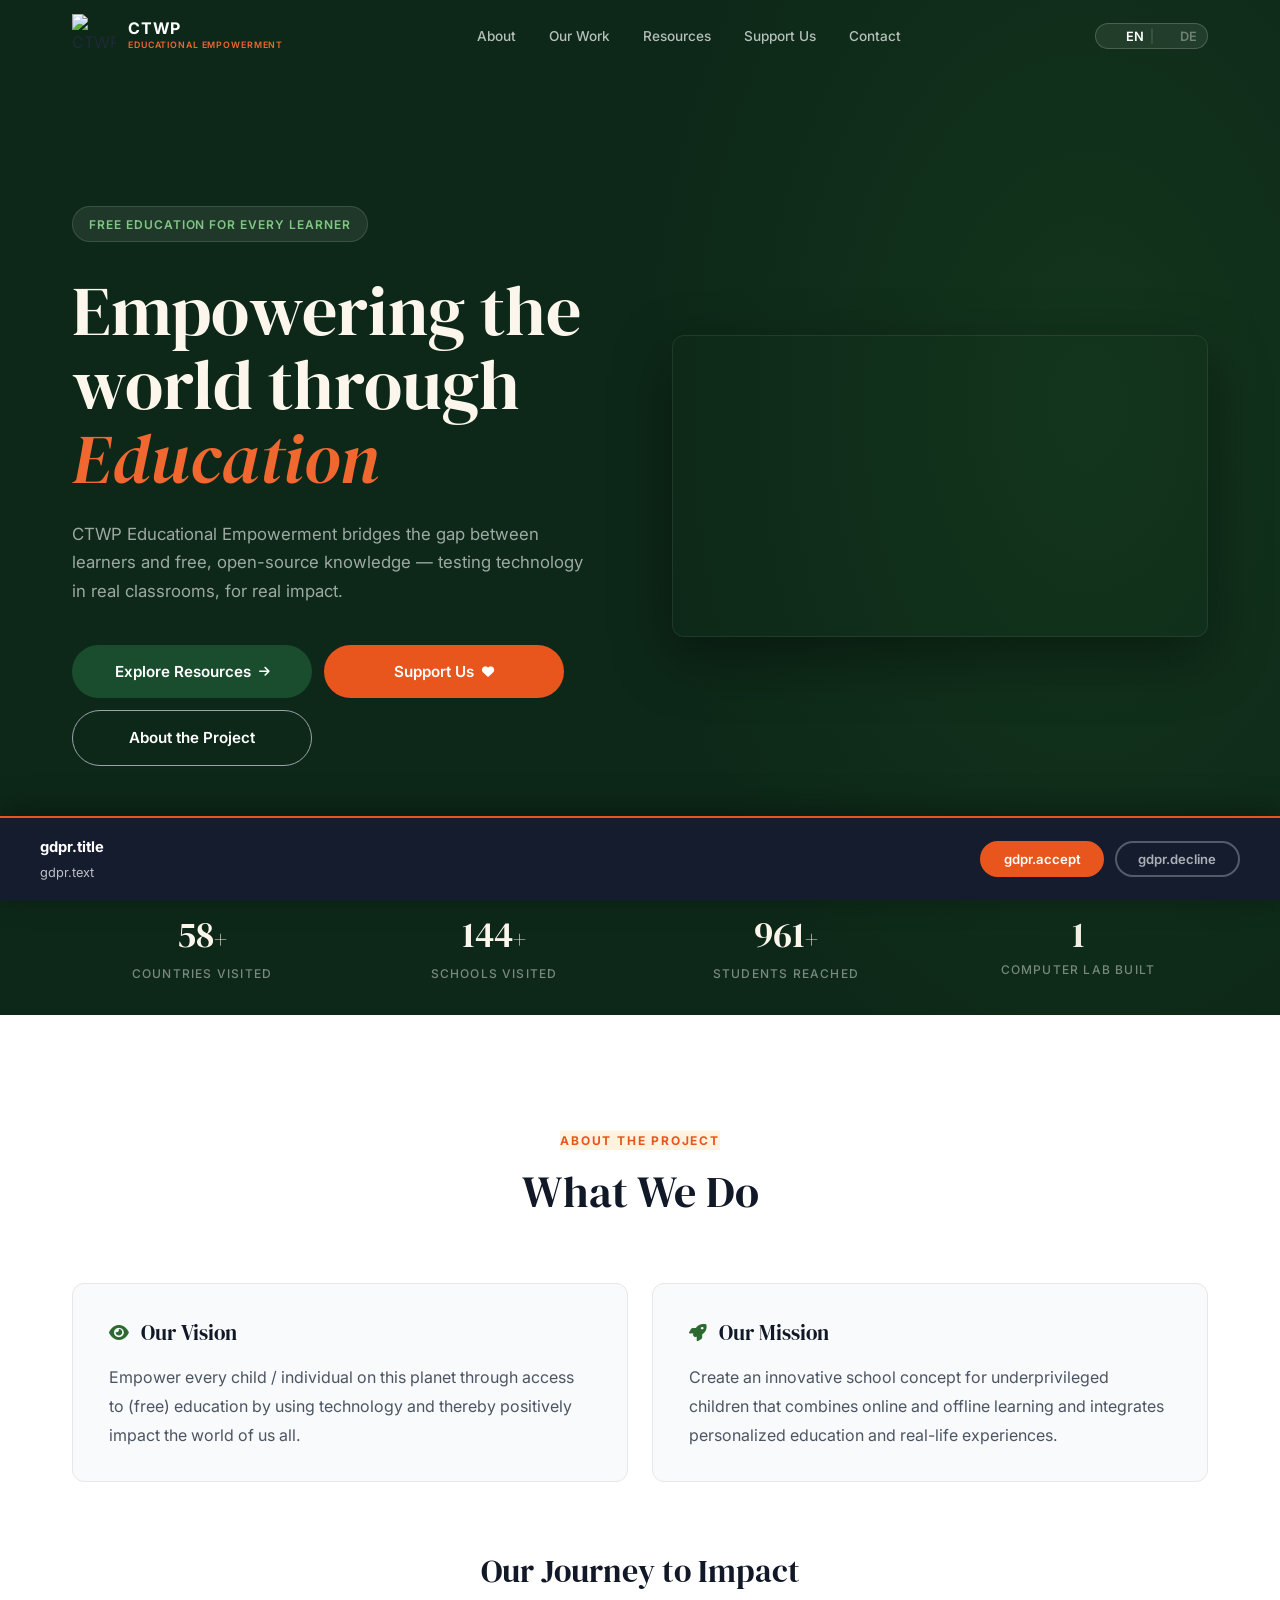
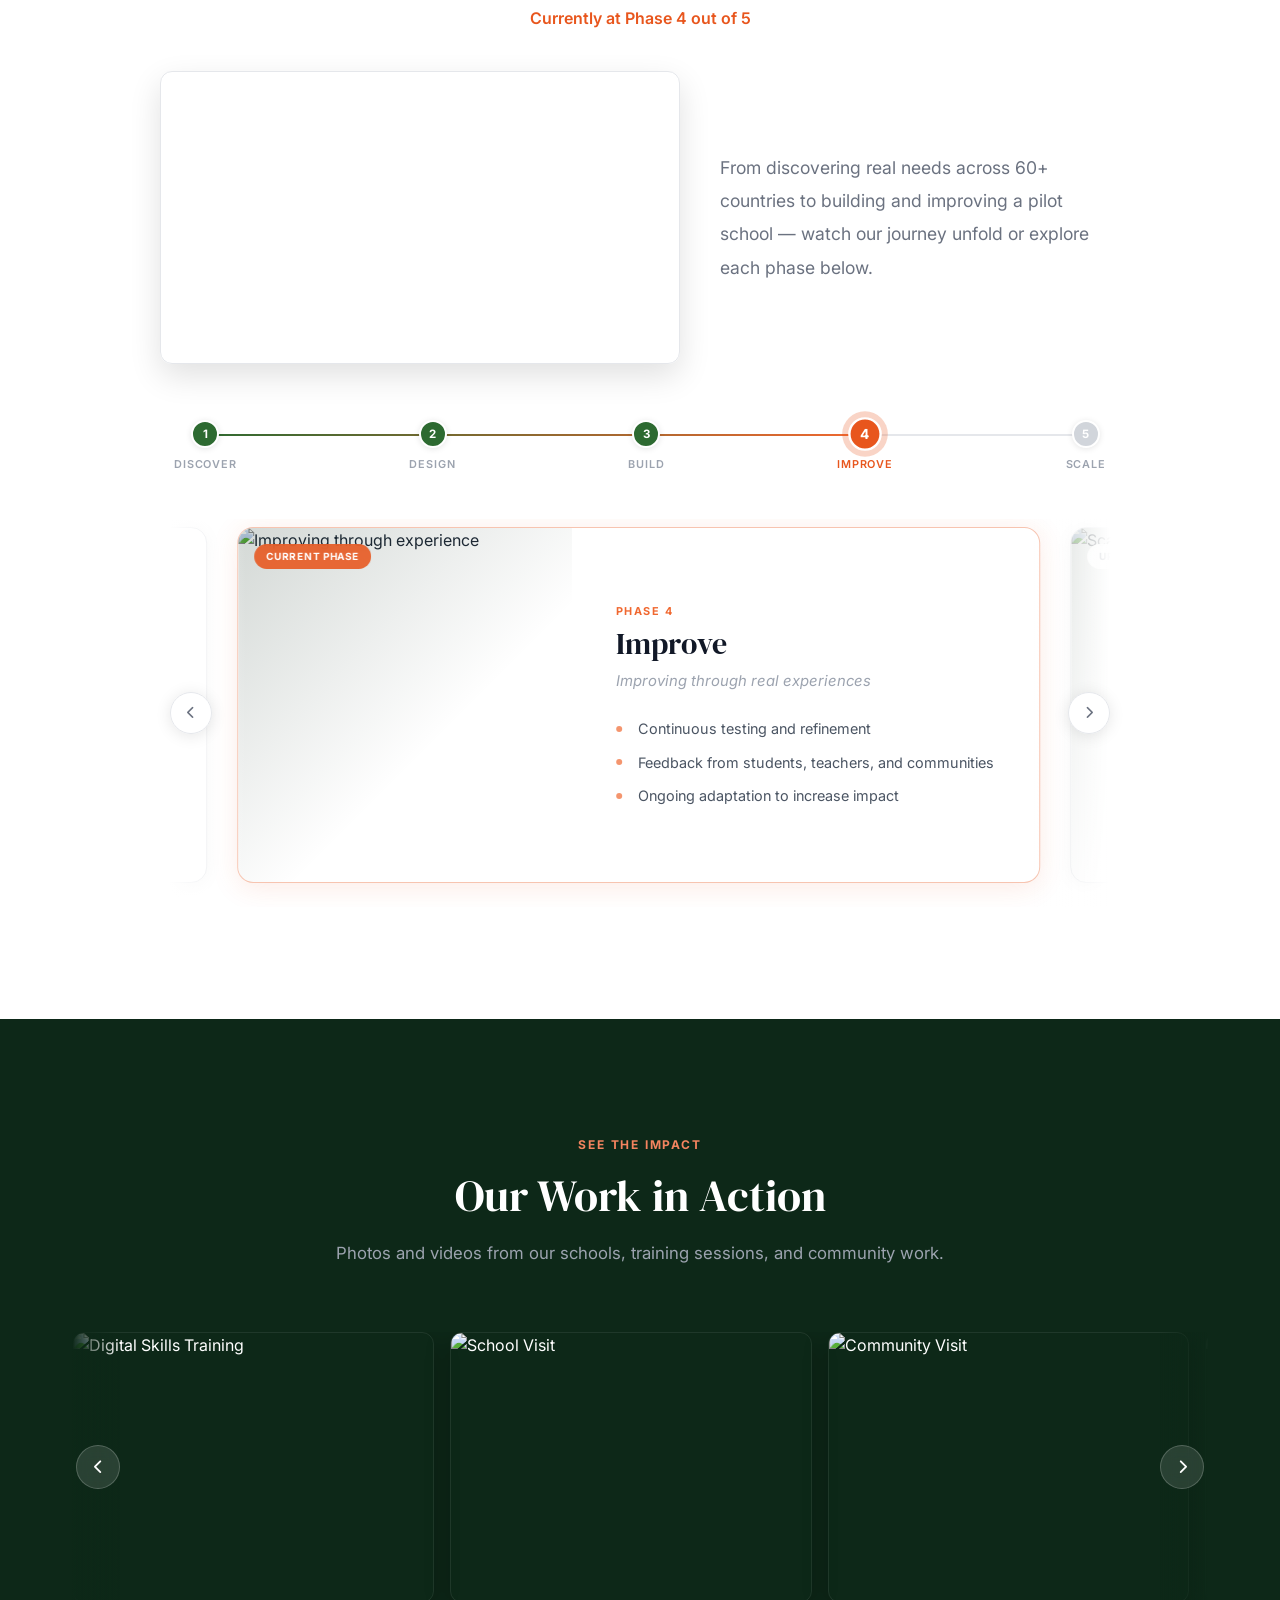
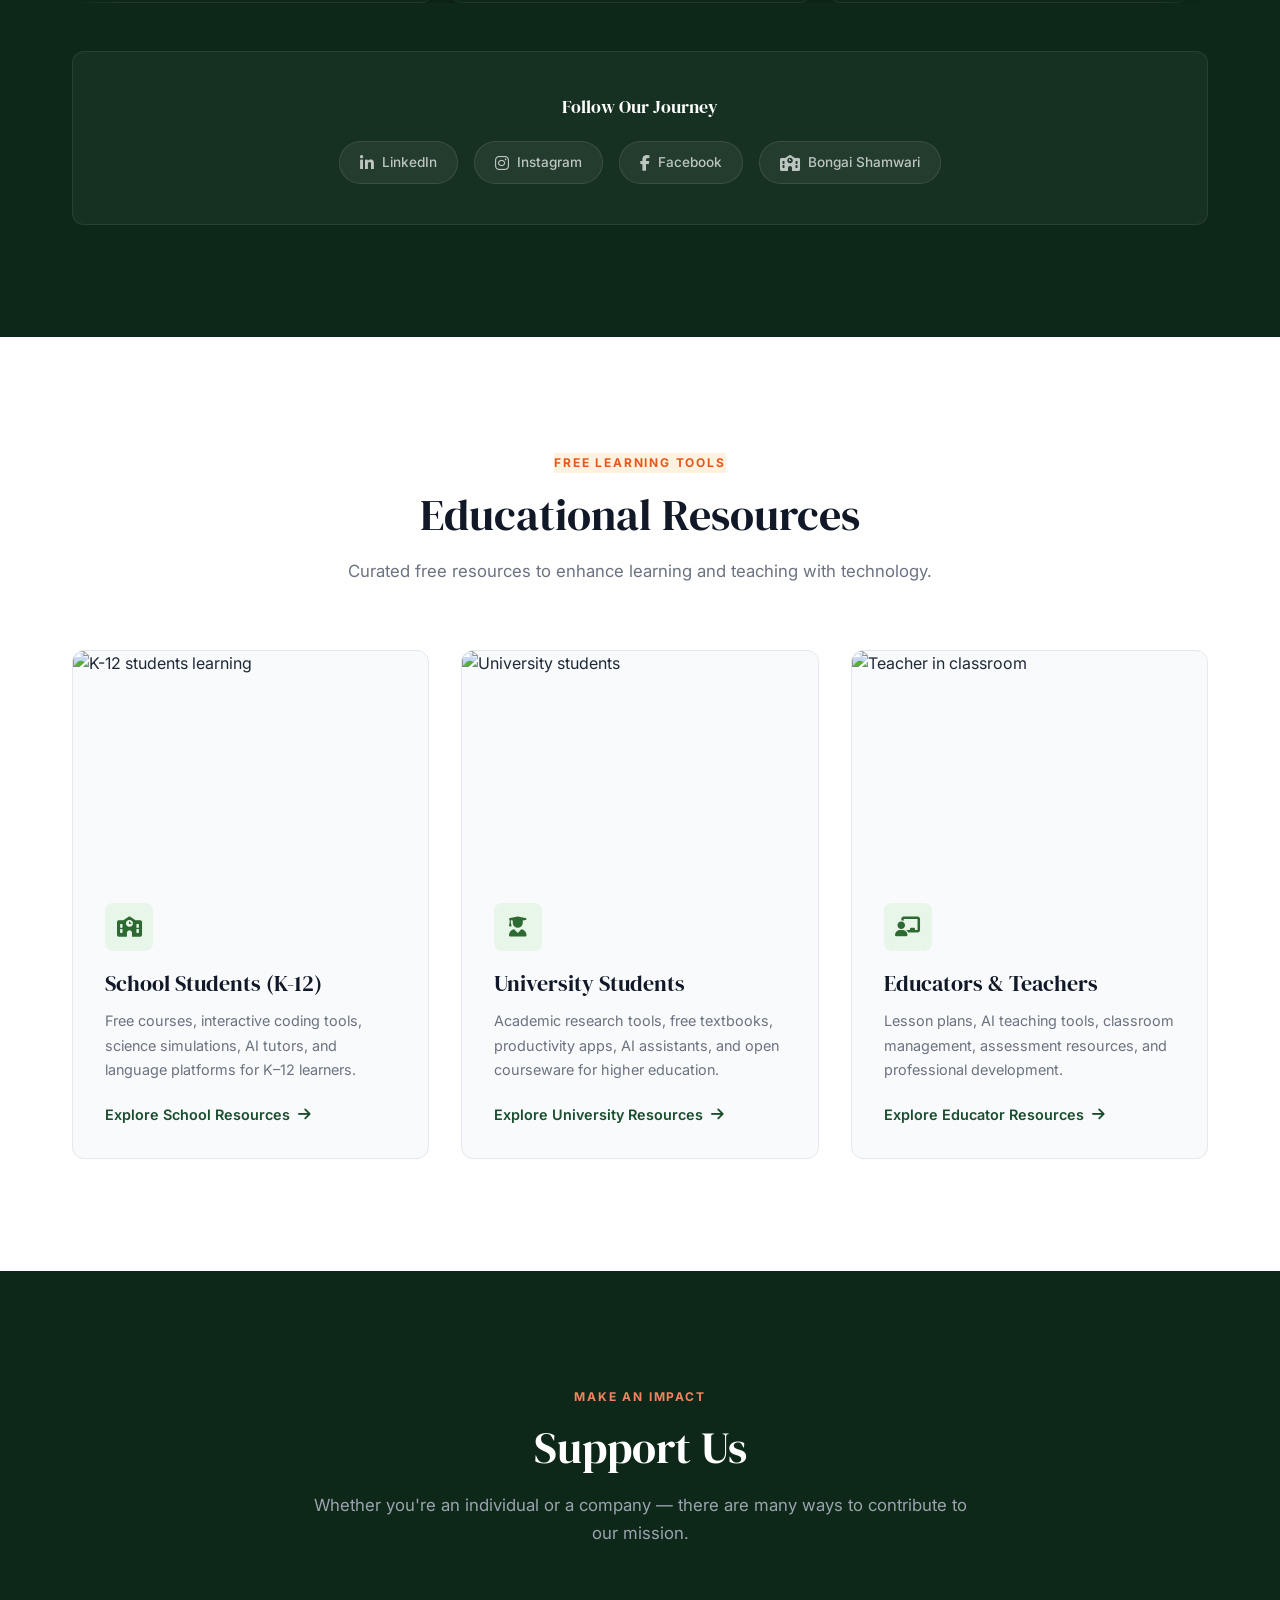
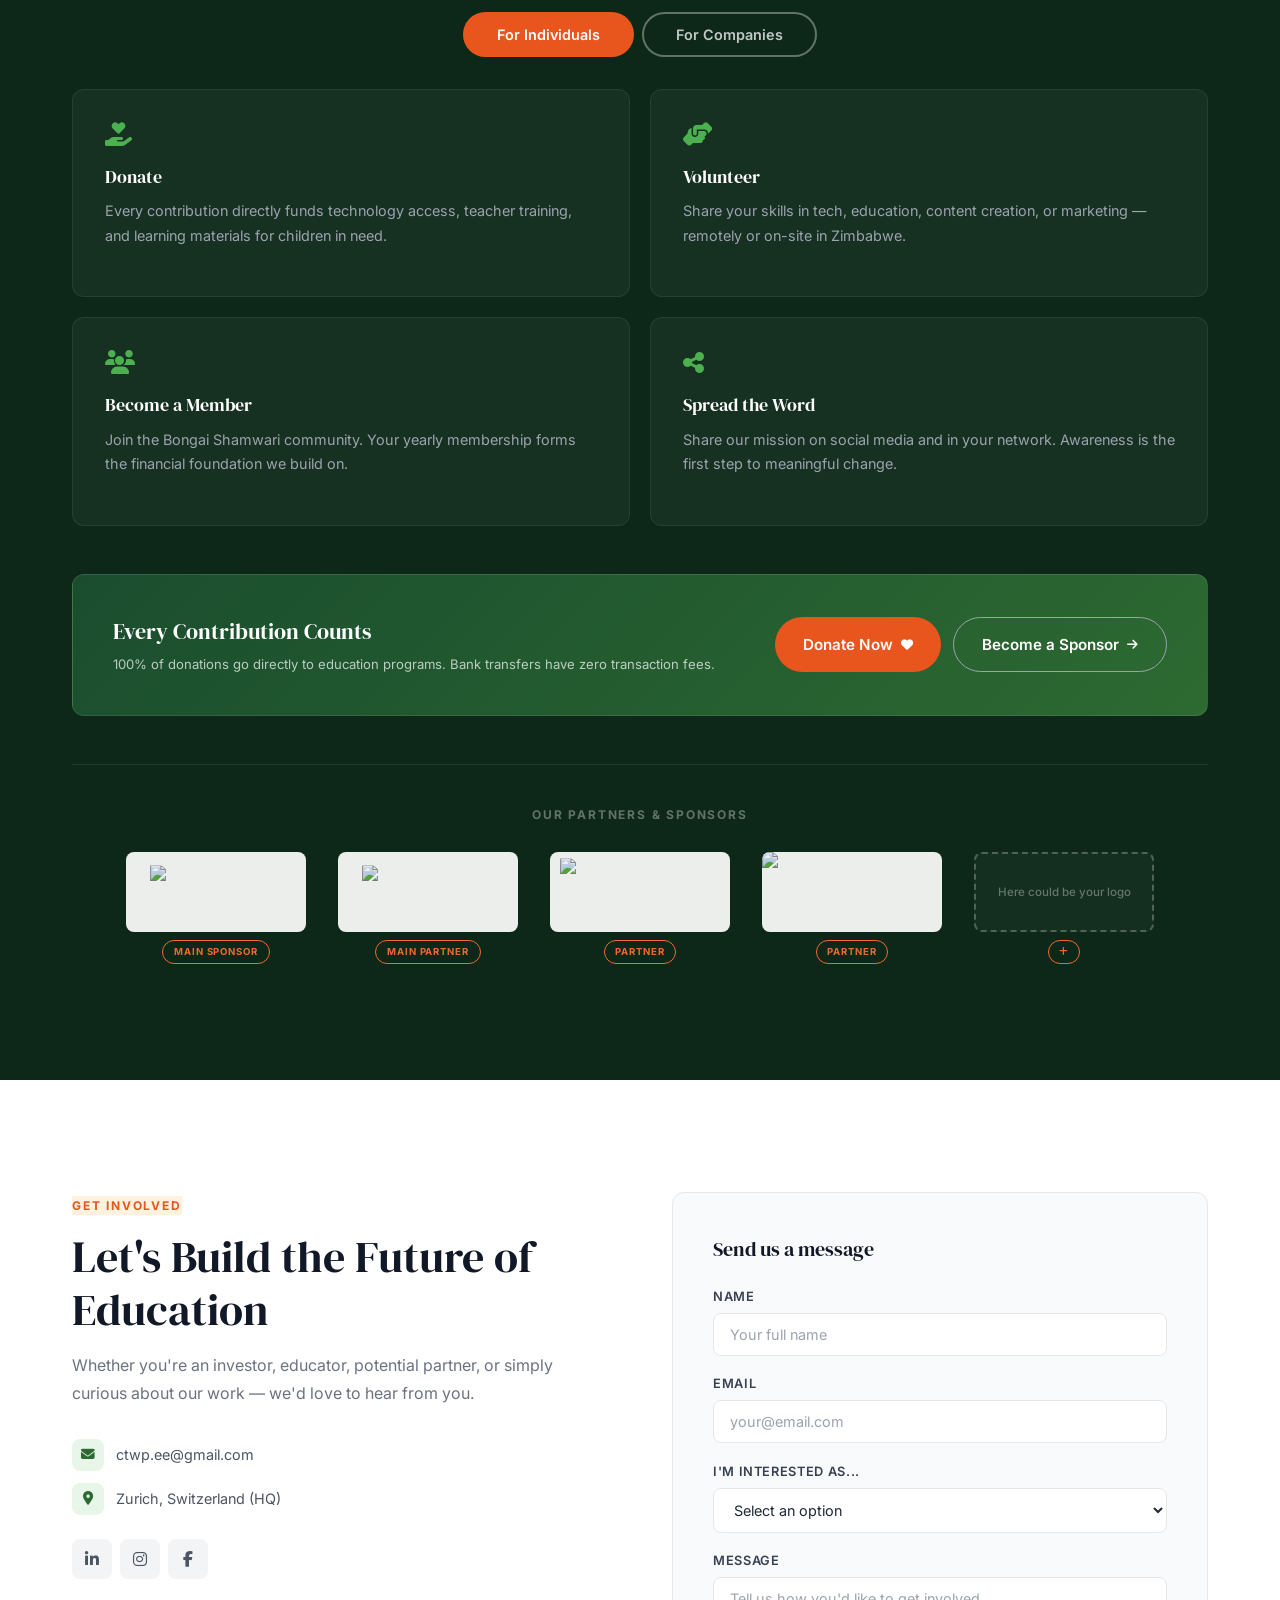
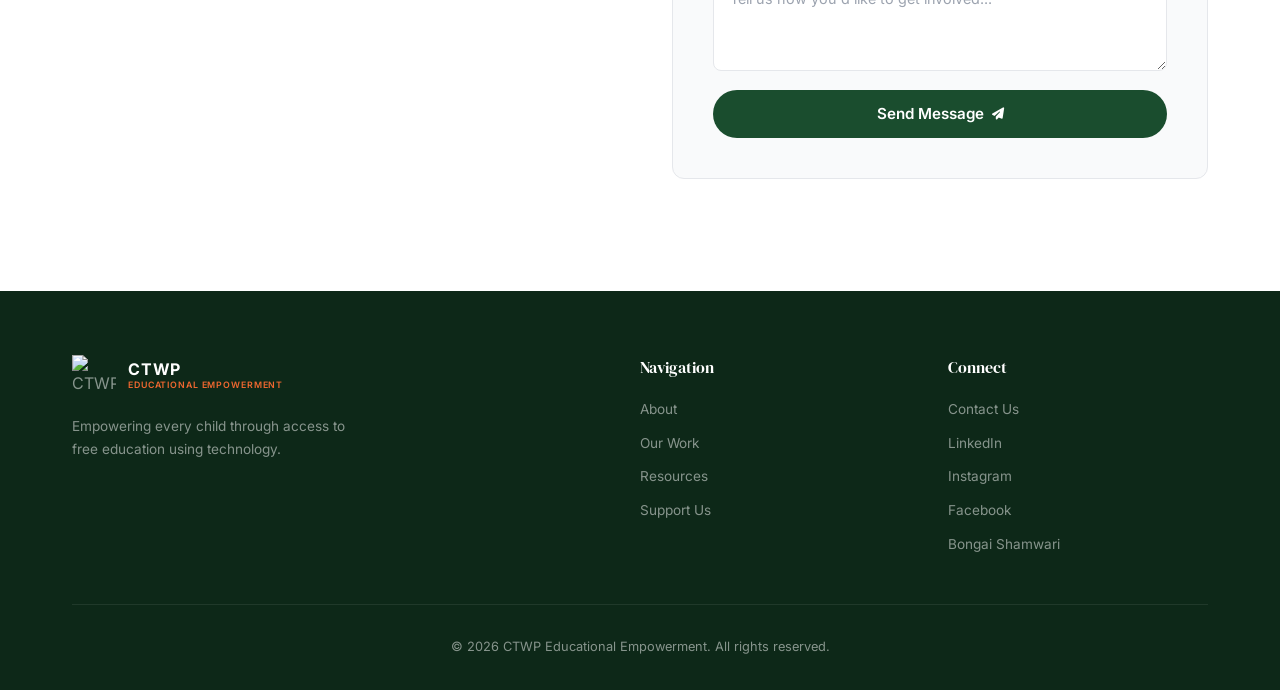
==== commit c3951bb8: "Performance: eliminate render-blocking, lazy load, YouTube facade Key changes (PageSpeed improvement" ====
--- a/index.html
+++ b/index.html
@@ -7,15 +7,33 @@
   <meta name="keywords" content="education, empowerment, technology, free education, Africa, teachers, students, CTWP">
   <meta name="author" content="CTWP Educational Empowerment">
   <title>CTWP - Educational Empowerment</title>
+  <!-- DNS / Preconnect -->
   <link rel="preconnect" href="https://fonts.googleapis.com">
   <link rel="preconnect" href="https://fonts.gstatic.com" crossorigin>
   <link rel="preconnect" href="https://images.unsplash.com">
-  <link href="https://fonts.googleapis.com/css2?family=DM+Serif+Display:ital@0;1&family=Inter:wght@300;400;500;600;700&display=swap" rel="stylesheet">
-  <link rel="stylesheet" href="https://cdnjs.cloudflare.com/ajax/libs/font-awesome/6.5.1/css/all.min.css">
-  <link rel="stylesheet" href="https://cdn.jsdelivr.net/gh/lipis/flag-icons@7.2.3/css/flag-icons.min.css">
-  <link rel="stylesheet" href="assets/css/style.css?v=3">
+  <link rel="preconnect" href="https://cdnjs.cloudflare.com">
+  <link rel="preconnect" href="https://cdn.jsdelivr.net">
+  <link rel="dns-prefetch" href="https://www.youtube-nocookie.com">
+  <link rel="dns-prefetch" href="https://i.ytimg.com">
+
+  <!-- Critical CSS (blocking) -->
+  <link rel="stylesheet" href="assets/css/style.css?v=4">
+
+  <!-- Non-render-blocking: Google Fonts -->
+  <link rel="preload" as="style" href="https://fonts.googleapis.com/css2?family=DM+Serif+Display:ital@0;1&family=Inter:wght@300;400;500;600;700&display=swap" onload="this.onload=null;this.rel='stylesheet'">
+  <noscript><link href="https://fonts.googleapis.com/css2?family=DM+Serif+Display:ital@0;1&family=Inter:wght@300;400;500;600;700&display=swap" rel="stylesheet"></noscript>
+
+  <!-- Non-render-blocking: Font Awesome -->
+  <link rel="preload" as="style" href="https://cdnjs.cloudflare.com/ajax/libs/font-awesome/6.5.1/css/all.min.css" onload="this.onload=null;this.rel='stylesheet'">
+  <noscript><link rel="stylesheet" href="https://cdnjs.cloudflare.com/ajax/libs/font-awesome/6.5.1/css/all.min.css"></noscript>
+
+  <!-- Non-render-blocking: Flag icons -->
+  <link rel="preload" as="style" href="https://cdn.jsdelivr.net/gh/lipis/flag-icons@7.2.3/css/flag-icons.min.css" onload="this.onload=null;this.rel='stylesheet'">
+  <noscript><link rel="stylesheet" href="https://cdn.jsdelivr.net/gh/lipis/flag-icons@7.2.3/css/flag-icons.min.css"></noscript>
+
+  <!-- Favicon & preload critical images -->
   <link rel="icon" type="image/webp" href="assets/images/Logos/ctwp logo round.webp">
-  <link rel="preload" as="image" href="assets/images/Logos/ctwp logo round.webp" type="image/webp">
+  <link rel="preload" as="image" href="assets/images/Logos/ctwp logo round.webp" type="image/webp" fetchpriority="high">
   <link rel="preload" as="image" href="assets/images/Malawi_Salima_Classroom.webp" type="image/webp">
 </head>
 <body>
@@ -31,7 +49,7 @@
   <header id="navbar">
     <nav class="nav-container">
       <a href="#hero" class="nav-logo">
-        <img src="assets/images/Logos/ctwp logo round.webp" alt="CTWP Logo" class="logo-img">
+        <img src="assets/images/Logos/ctwp logo round.webp" alt="CTWP Logo" class="logo-img" fetchpriority="high">
         <div class="logo-text">
           <span class="logo-name">CTWP</span>
           <span class="logo-tagline">EDUCATIONAL EMPOWERMENT</span>
@@ -92,7 +110,7 @@
       </div>
       <div class="hero-media" data-animate="fade-up" data-delay="400">
         <div class="hero-video">
-          <iframe src="https://www.youtube.com/embed/l9BQB784iMY" title="CTWP Project Overview" frameborder="0" allow="accelerometer; autoplay; clipboard-write; encrypted-media; gyroscope; picture-in-picture" allowfullscreen loading="lazy"></iframe>
+          <lite-youtube videoid="l9BQB784iMY" playlabel="Play: CTWP Project Overview"></lite-youtube>
         </div>
       </div>
     </div>
@@ -153,7 +171,7 @@
 
         <div class="journey-layout">
           <div class="journey-video">
-            <iframe src="https://www.youtube.com/embed/zky_9Jy7_Uo" title="CTWP Project Phases" frameborder="0" allow="accelerometer; autoplay; clipboard-write; encrypted-media; gyroscope; picture-in-picture" allowfullscreen loading="lazy"></iframe>
+            <lite-youtube videoid="zky_9Jy7_Uo" playlabel="Play: CTWP Project Phases"></lite-youtube>
           </div>
           <div class="journey-intro">
             <p data-i18n="journey.desc">From discovering real needs across 60+ countries to building and improving a pilot school — watch our journey unfold or explore each phase below.</p>
@@ -181,7 +199,7 @@
             <div class="slider-track" id="phaseTrack">
               <div class="phase-slide phase-completed" data-phase="1">
                 <div class="phase-slide-img">
-                  <img src="assets/images/Malawi_Salima_Classroom.webp" alt="School visits around the world">
+                  <img src="assets/images/Malawi_Salima_Classroom.webp" alt="School visits around the world" loading="lazy">
                   <div class="phase-badge" data-i18n="badge.completed">Completed</div>
                 </div>
                 <div class="phase-slide-content">
@@ -197,7 +215,7 @@
               </div>
               <div class="phase-slide phase-completed" data-phase="2">
                 <div class="phase-slide-media">
-                  <iframe src="https://www.youtube.com/embed/BunAyvuqOao" title="CTWP Design Phase" frameborder="0" allow="accelerometer; autoplay; clipboard-write; encrypted-media; gyroscope; picture-in-picture" allowfullscreen loading="lazy"></iframe>
+                  <lite-youtube videoid="BunAyvuqOao" playlabel="Play: CTWP Design Phase"></lite-youtube>
                   <div class="phase-badge" data-i18n="badge.completed">Completed</div>
                 </div>
                 <div class="phase-slide-content">
@@ -231,7 +249,7 @@
               </div>
               <div class="phase-slide phase-active" data-phase="4">
                 <div class="phase-slide-img">
-                  <img src="assets/images/Computer Lab/mission.webp" alt="Improving through experience">
+                  <img src="assets/images/Computer Lab/mission.webp" alt="Improving through experience" loading="lazy">
                   <div class="phase-badge" data-i18n="badge.current">Current Phase</div>
                 </div>
                 <div class="phase-slide-content">
@@ -247,7 +265,7 @@
               </div>
               <div class="phase-slide phase-future" data-phase="5">
                 <div class="phase-slide-img">
-                  <img src="assets/images/IMG-20251204-WA0085.webp" alt="Scaling education globally">
+                  <img src="assets/images/IMG-20251204-WA0085.webp" alt="Scaling education globally" loading="lazy">
                   <div class="phase-badge" data-i18n="badge.upcoming">Upcoming</div>
                 </div>
                 <div class="phase-slide-content">
@@ -286,27 +304,27 @@
         <div class="gallery-slider-viewport">
           <div class="gallery-slider-track" id="galleryTrack">
             <!-- Slides will be cloned by JS for infinite loop -->
-            <div class="gallery-slide"><img src="assets/images/Our work in action/20230418_095144.webp" alt="Digital Skills Training"><span class="gallery-caption">Digital Skills Training</span></div>
-            <div class="gallery-slide"><img src="assets/images/Our work in action/20230220_145920.webp" alt="School Visit"><span class="gallery-caption">School Visit</span></div>
-            <div class="gallery-slide"><img src="assets/images/Our work in action/20230323_150507.webp" alt="Community Visit"><span class="gallery-caption">Community Visit</span></div>
-            <div class="gallery-slide"><img src="assets/images/Our work in action/20230323_152555.webp" alt="Community Engagement"><span class="gallery-caption">Community Engagement</span></div>
-            <div class="gallery-slide"><img src="assets/images/Our work in action/20230421_144739.webp" alt="School Visit"><span class="gallery-caption">School Visit</span></div>
-            <div class="gallery-slide"><img src="assets/images/Our work in action/20230426_155426.webp" alt="Learning Together"><span class="gallery-caption">Learning Together</span></div>
-            <div class="gallery-slide"><img src="assets/images/Our work in action/20230501_132313.webp" alt="Refugee Camp School Visit"><span class="gallery-caption">Refugee Camp School Visit</span></div>
-            <div class="gallery-slide"><img src="assets/images/Our work in action/20230526_125406.webp" alt="Learning Together"><span class="gallery-caption">Learning Together</span></div>
-            <div class="gallery-slide"><img src="assets/images/Our work in action/20230608_123325.webp" alt="Teacher Training"><span class="gallery-caption">Teacher Training</span></div>
-            <div class="gallery-slide"><img src="assets/images/Our work in action/IMG-20230430-WA0005.webp" alt="Learning Together"><span class="gallery-caption">Learning Together</span></div>
-            <div class="gallery-slide"><img src="assets/images/Our work in action/IMG-20230522-WA0091.webp" alt="Learning Together"><span class="gallery-caption">Learning Together</span></div>
-            <div class="gallery-slide"><img src="assets/images/Our work in action/IMG-20230607-WA0081.webp" alt="Learning Together"><span class="gallery-caption">Learning Together</span></div>
-            <div class="gallery-slide"><img src="assets/images/Our work in action/IMG_20230221_183740_748.webp" alt="Learning Together"><span class="gallery-caption">Learning Together</span></div>
-            <div class="gallery-slide"><img src="assets/images/Our work in action/IMG_20230321_130002_786.webp" alt="Learning Together"><span class="gallery-caption">Learning Together</span></div>
-            <div class="gallery-slide"><img src="assets/images/Our work in action/IMG_20230328_100155_760.webp" alt="Learning Together"><span class="gallery-caption">Learning Together</span></div>
-            <div class="gallery-slide"><img src="assets/images/Our work in action/IMG_20230328_100155_887.webp" alt="Teacher Training"><span class="gallery-caption">Teacher Training</span></div>
-            <div class="gallery-slide"><img src="assets/images/Our work in action/IMG_20230331_141143_982.webp" alt="Learning Together"><span class="gallery-caption">Learning Together</span></div>
-            <div class="gallery-slide"><img src="assets/images/Our work in action/IMG_20230423_142036_218.webp" alt="Learning Together"><span class="gallery-caption">Learning Together</span></div>
-            <div class="gallery-slide"><img src="assets/images/Our work in action/IMG_20230423_142036_736.webp" alt="Learning Together"><span class="gallery-caption">Learning Together</span></div>
-            <div class="gallery-slide"><img src="assets/images/Our work in action/IMG_20230430_093404_606.webp" alt="School Visit"><span class="gallery-caption">School Visit</span></div>
-            <div class="gallery-slide"><img src="assets/images/Our work in action/IMG_20230511_110617_312.webp" alt="Teacher Training"><span class="gallery-caption">Teacher Training</span></div>
+            <div class="gallery-slide"><img src="assets/images/Our work in action/20230418_095144.webp" alt="Digital Skills Training" loading="lazy"><span class="gallery-caption">Digital Skills Training</span></div>
+            <div class="gallery-slide"><img src="assets/images/Our work in action/20230220_145920.webp" alt="School Visit" loading="lazy"><span class="gallery-caption">School Visit</span></div>
+            <div class="gallery-slide"><img src="assets/images/Our work in action/20230323_150507.webp" alt="Community Visit" loading="lazy"><span class="gallery-caption">Community Visit</span></div>
+            <div class="gallery-slide"><img src="assets/images/Our work in action/20230323_152555.webp" alt="Community Engagement" loading="lazy"><span class="gallery-caption">Community Engagement</span></div>
+            <div class="gallery-slide"><img src="assets/images/Our work in action/20230421_144739.webp" alt="School Visit" loading="lazy"><span class="gallery-caption">School Visit</span></div>
+            <div class="gallery-slide"><img src="assets/images/Our work in action/20230426_155426.webp" alt="Learning Together" loading="lazy"><span class="gallery-caption">Learning Together</span></div>
+            <div class="gallery-slide"><img src="assets/images/Our work in action/20230501_132313.webp" alt="Refugee Camp School Visit" loading="lazy"><span class="gallery-caption">Refugee Camp School Visit</span></div>
+            <div class="gallery-slide"><img src="assets/images/Our work in action/20230526_125406.webp" alt="Learning Together" loading="lazy"><span class="gallery-caption">Learning Together</span></div>
+            <div class="gallery-slide"><img src="assets/images/Our work in action/20230608_123325.webp" alt="Teacher Training" loading="lazy"><span class="gallery-caption">Teacher Training</span></div>
+            <div class="gallery-slide"><img src="assets/images/Our work in action/IMG-20230430-WA0005.webp" alt="Learning Together" loading="lazy"><span class="gallery-caption">Learning Together</span></div>
+            <div class="gallery-slide"><img src="assets/images/Our work in action/IMG-20230522-WA0091.webp" alt="Learning Together" loading="lazy"><span class="gallery-caption">Learning Together</span></div>
+            <div class="gallery-slide"><img src="assets/images/Our work in action/IMG-20230607-WA0081.webp" alt="Learning Together" loading="lazy"><span class="gallery-caption">Learning Together</span></div>
+            <div class="gallery-slide"><img src="assets/images/Our work in action/IMG_20230221_183740_748.webp" alt="Learning Together" loading="lazy"><span class="gallery-caption">Learning Together</span></div>
+            <div class="gallery-slide"><img src="assets/images/Our work in action/IMG_20230321_130002_786.webp" alt="Learning Together" loading="lazy"><span class="gallery-caption">Learning Together</span></div>
+            <div class="gallery-slide"><img src="assets/images/Our work in action/IMG_20230328_100155_760.webp" alt="Learning Together" loading="lazy"><span class="gallery-caption">Learning Together</span></div>
+            <div class="gallery-slide"><img src="assets/images/Our work in action/IMG_20230328_100155_887.webp" alt="Teacher Training" loading="lazy"><span class="gallery-caption">Teacher Training</span></div>
+            <div class="gallery-slide"><img src="assets/images/Our work in action/IMG_20230331_141143_982.webp" alt="Learning Together" loading="lazy"><span class="gallery-caption">Learning Together</span></div>
+            <div class="gallery-slide"><img src="assets/images/Our work in action/IMG_20230423_142036_218.webp" alt="Learning Together" loading="lazy"><span class="gallery-caption">Learning Together</span></div>
+            <div class="gallery-slide"><img src="assets/images/Our work in action/IMG_20230423_142036_736.webp" alt="Learning Together" loading="lazy"><span class="gallery-caption">Learning Together</span></div>
+            <div class="gallery-slide"><img src="assets/images/Our work in action/IMG_20230430_093404_606.webp" alt="School Visit" loading="lazy"><span class="gallery-caption">School Visit</span></div>
+            <div class="gallery-slide"><img src="assets/images/Our work in action/IMG_20230511_110617_312.webp" alt="Teacher Training" loading="lazy"><span class="gallery-caption">Teacher Training</span></div>
           </div>
         </div>
         <button class="gallery-arrow gallery-next" id="galleryNext" aria-label="Next"><i class="fas fa-chevron-right"></i></button>
@@ -345,7 +363,7 @@
       <div class="resource-cards" data-animate="fade-up">
         <a href="students.html" class="resource-role-card">
           <div class="role-card-img">
-            <img src="https://images.unsplash.com/photo-1509062522246-3755977927d7?w=600&h=400&fit=crop&q=80&fm=webp" alt="K-12 students learning">
+            <img src="https://images.unsplash.com/photo-1509062522246-3755977927d7?w=600&h=400&fit=crop&q=80&fm=webp" alt="K-12 students learning" loading="lazy">
           </div>
           <div class="role-card-body">
             <div class="role-card-icon"><i class="fas fa-school"></i></div>
@@ -356,7 +374,7 @@
         </a>
         <a href="university.html" class="resource-role-card">
           <div class="role-card-img">
-            <img src="https://images.unsplash.com/photo-1541339907198-e08756dedf3f?w=600&h=400&fit=crop&q=80&fm=webp" alt="University students">
+            <img src="https://images.unsplash.com/photo-1541339907198-e08756dedf3f?w=600&h=400&fit=crop&q=80&fm=webp" alt="University students" loading="lazy">
           </div>
           <div class="role-card-body">
             <div class="role-card-icon"><i class="fas fa-user-graduate"></i></div>
@@ -367,7 +385,7 @@
         </a>
         <a href="teachers.html" class="resource-role-card">
           <div class="role-card-img">
-            <img src="https://images.unsplash.com/photo-1577896851231-70ef18881754?w=600&h=400&fit=crop&q=80&fm=webp" alt="Teacher in classroom">
+            <img src="https://images.unsplash.com/photo-1577896851231-70ef18881754?w=600&h=400&fit=crop&q=80&fm=webp" alt="Teacher in classroom" loading="lazy">
           </div>
           <div class="role-card-body">
             <div class="role-card-icon"><i class="fas fa-chalkboard-teacher"></i></div>
@@ -469,19 +487,19 @@
         <p class="sponsors-label" data-i18n="sponsors.label">Our Partners &amp; Sponsors</p>
         <div class="sponsors-row">
           <a href="https://www.trelleborg.com/en" target="_blank" rel="noopener" class="sponsor-item sponsor-main">
-            <img src="assets/images/Logos/Trelleborg Corporate logo.webp" alt="Trelleborg">
+            <img src="assets/images/Logos/Trelleborg Corporate logo.webp" alt="Trelleborg" loading="lazy">
             <span class="sponsor-tag" data-i18n="sponsor.main_sponsor">Main Sponsor</span>
           </a>
           <a href="https://bongai-shamwari.org/en/" target="_blank" rel="noopener" class="sponsor-item sponsor-main">
-            <img src="assets/images/Logos/logo_bongai-shamwari.webp" alt="Bongai Shamwari">
+            <img src="assets/images/Logos/logo_bongai-shamwari.webp" alt="Bongai Shamwari" loading="lazy">
             <span class="sponsor-tag" data-i18n="sponsor.main_partner">Main Partner</span>
           </a>
           <a href="https://tns.hr/" target="_blank" rel="noopener" class="sponsor-item sponsor-main sponsor-tight">
-            <img src="assets/images/Logos/logo-ti-nisi-sam.webp" alt="Ti Nisi Sam">
+            <img src="assets/images/Logos/logo-ti-nisi-sam.webp" alt="Ti Nisi Sam" loading="lazy">
             <span class="sponsor-tag" data-i18n="sponsor.partner">Partner</span>
           </a>
           <a href="https://gogetfunding.com/zavrsimo-izgradnju-veros-home-doma-za-djecu-u-podnozju-kilimanjara/" target="_blank" rel="noopener" class="sponsor-item sponsor-main sponsor-tight sponsor-zoom">
-            <img src="assets/images/Logos/logo-veros-home-2.webp" alt="Vero's Home">
+            <img src="assets/images/Logos/logo-veros-home-2.webp" alt="Vero's Home" loading="lazy">
             <span class="sponsor-tag" data-i18n="sponsor.partner">Partner</span>
           </a>
           <a href="#contact" class="sponsor-item sponsor-main sponsor-placeholder">
@@ -566,7 +584,7 @@
       <div class="footer-grid">
         <div class="footer-brand">
           <a href="#hero" class="nav-logo">
-            <img src="assets/images/Logos/ctwp logo round.webp" alt="CTWP Logo" class="logo-img">
+            <img src="assets/images/Logos/ctwp logo round.webp" alt="CTWP Logo" class="logo-img" loading="lazy">
             <div class="logo-text">
               <span class="logo-name">CTWP</span>
               <span class="logo-tagline">EDUCATIONAL EMPOWERMENT</span>
@@ -616,6 +634,7 @@
     </div>
   </div>
 
+  <script defer src="https://cdn.jsdelivr.net/npm/lite-youtube-embed@0.3.0/src/lite-yt-embed.js"></script>
   <script src="assets/js/i18n.js?v=2"></script>
   <script src="assets/js/main.js"></script>
   <script>
--- a/assets/css/style.css
+++ b/assets/css/style.css
@@ -346,7 +346,8 @@
   box-shadow: 0 20px 60px rgba(0,0,0,0.4);
   border: 1px solid rgba(255,255,255,0.08);
 }
-.hero-video iframe {
+.hero-video iframe,
+.hero-video lite-youtube {
   width: 100%; height: 100%; border: none;
 }
 
@@ -642,7 +643,8 @@
   background: linear-gradient(135deg, rgba(13,40,24,0.18) 0%, transparent 60%);
   pointer-events: none;
 }
-.phase-slide-media iframe {
+.phase-slide-media iframe,
+.phase-slide-media lite-youtube {
   width: 100%; height: 100%; border: none;
   position: absolute; inset: 0;
 }
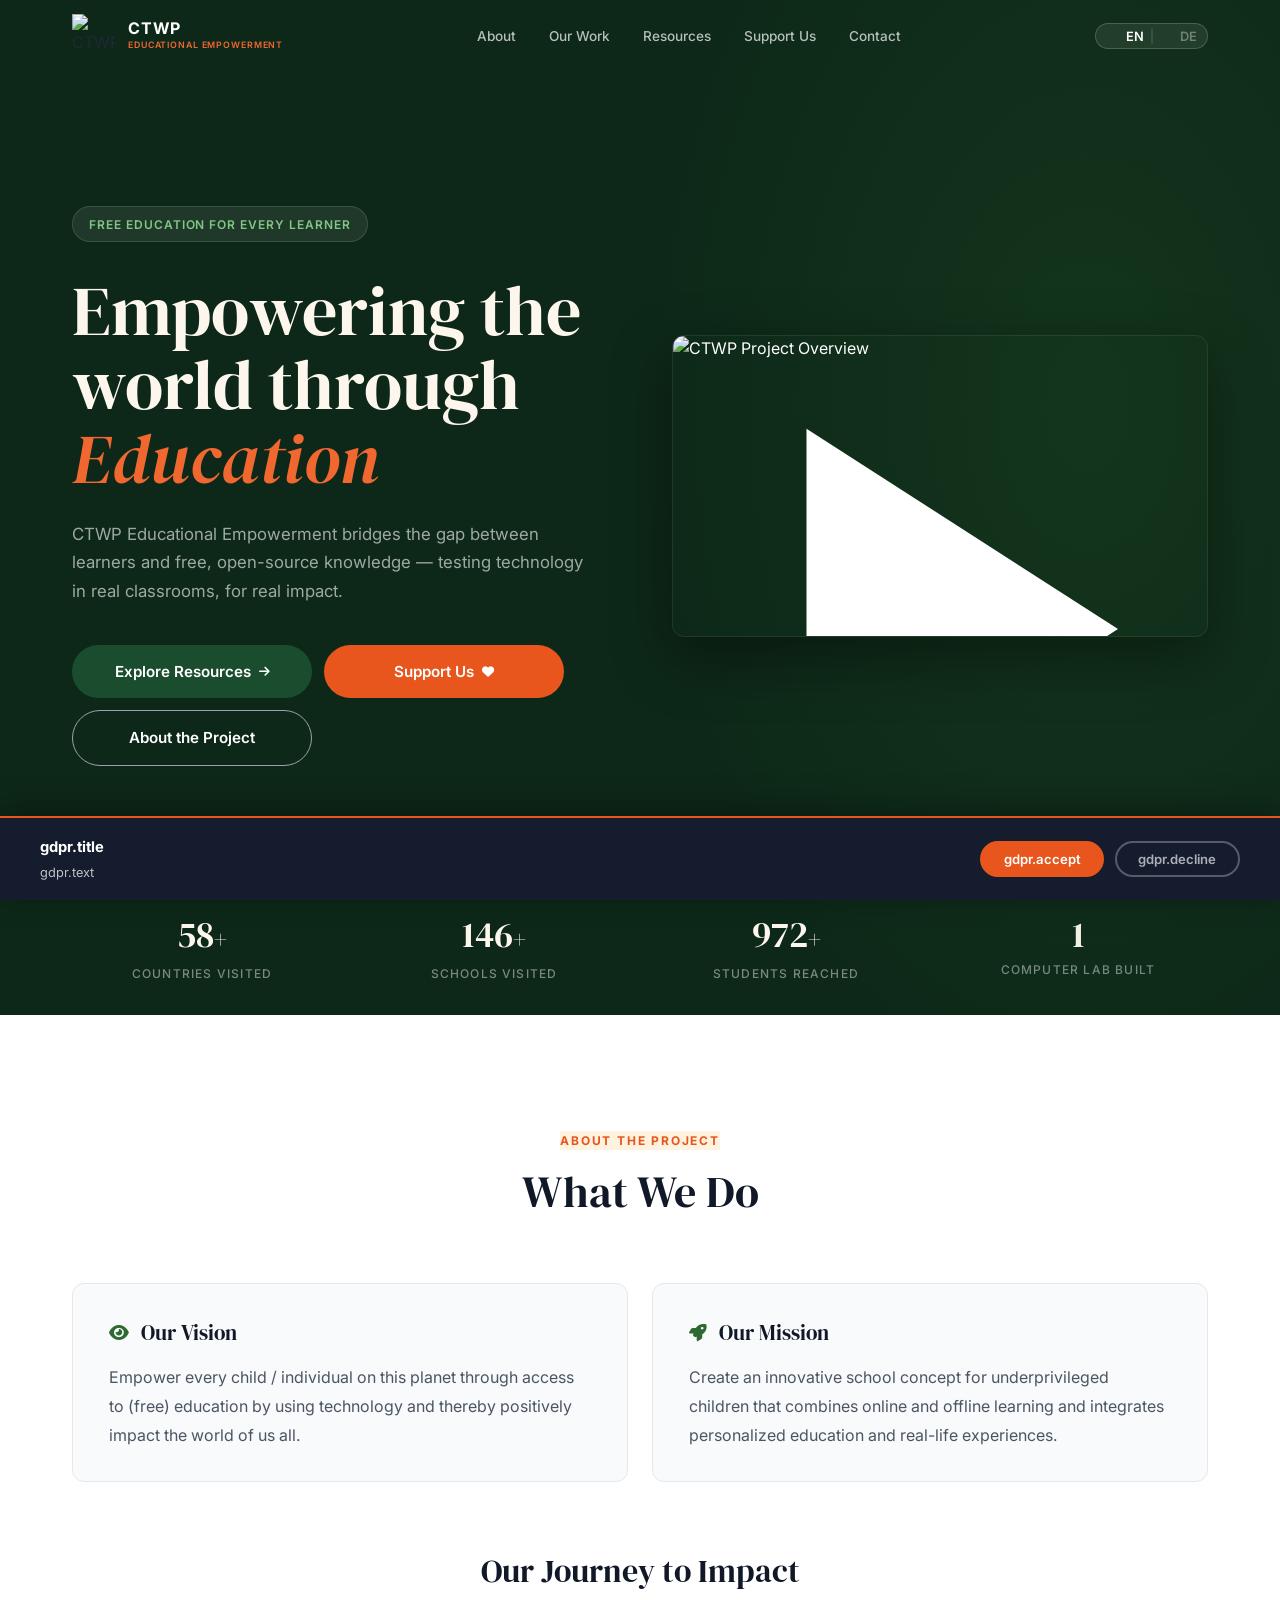
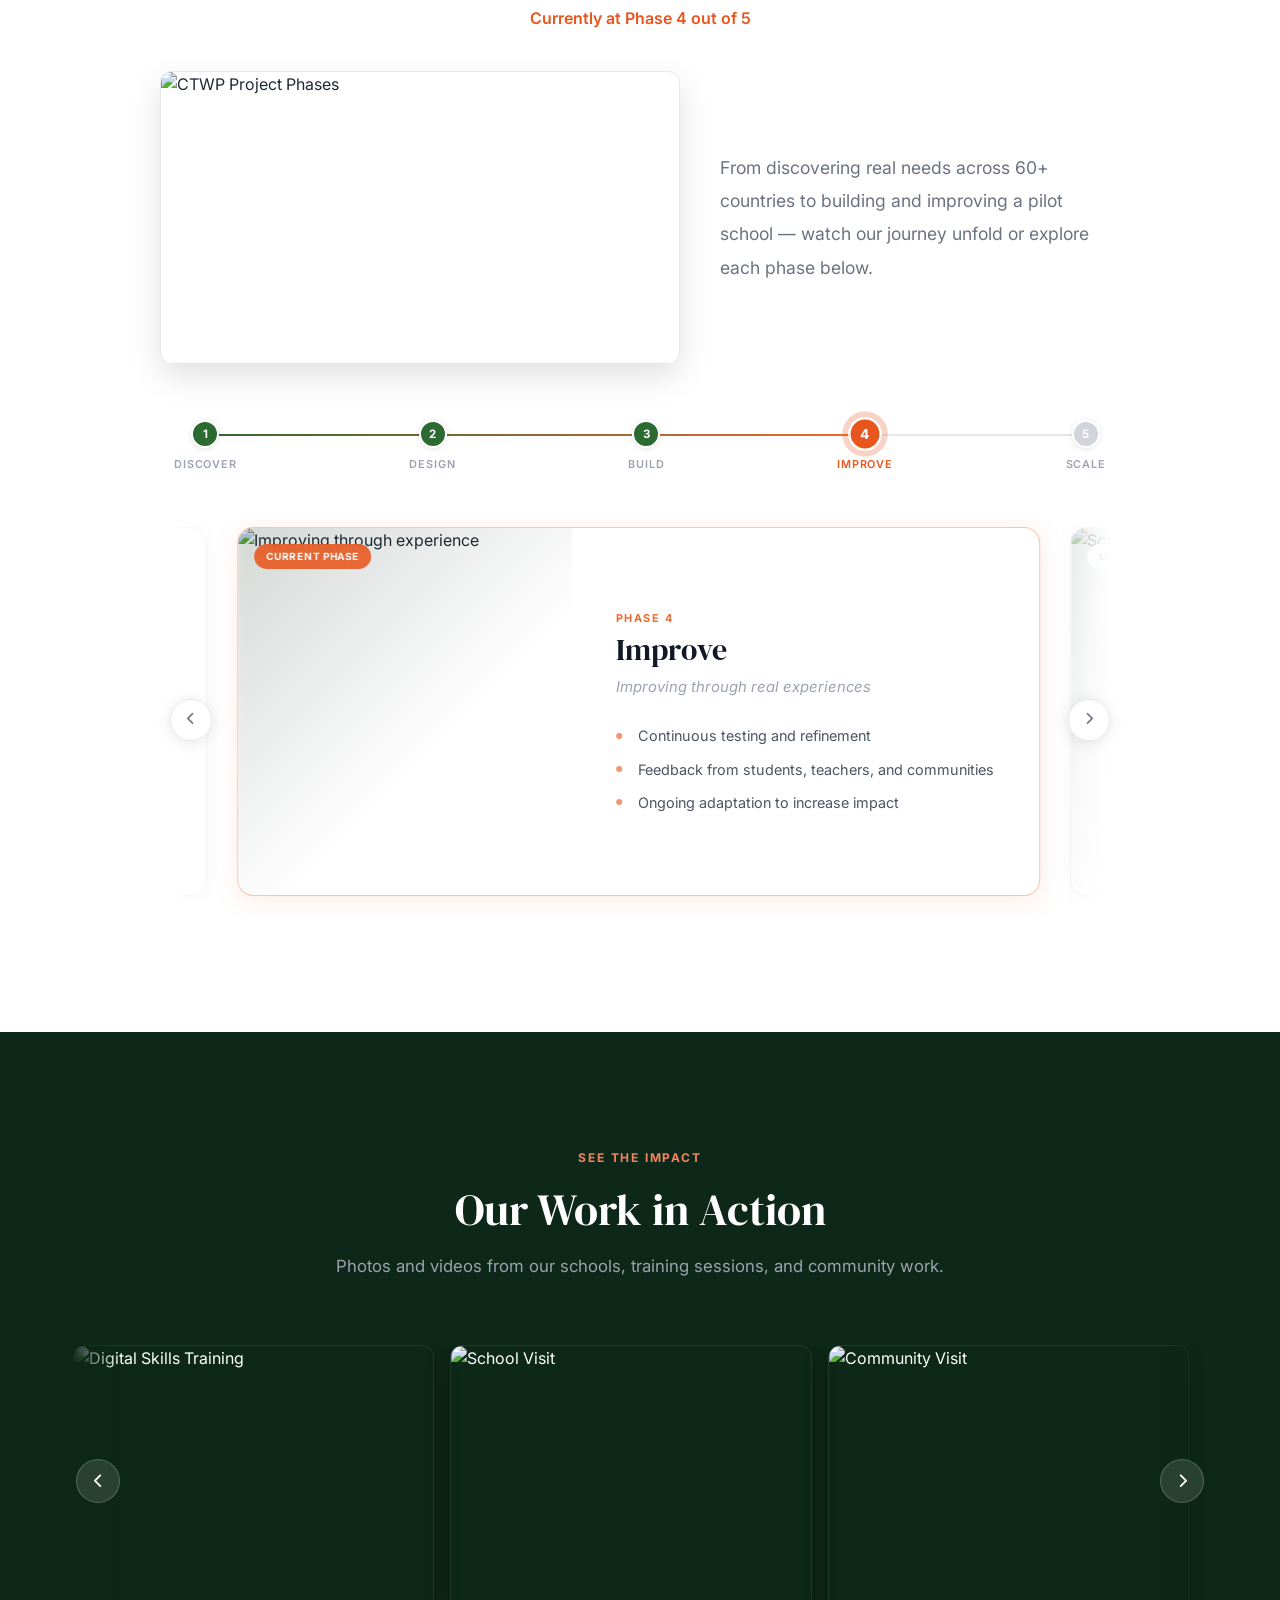
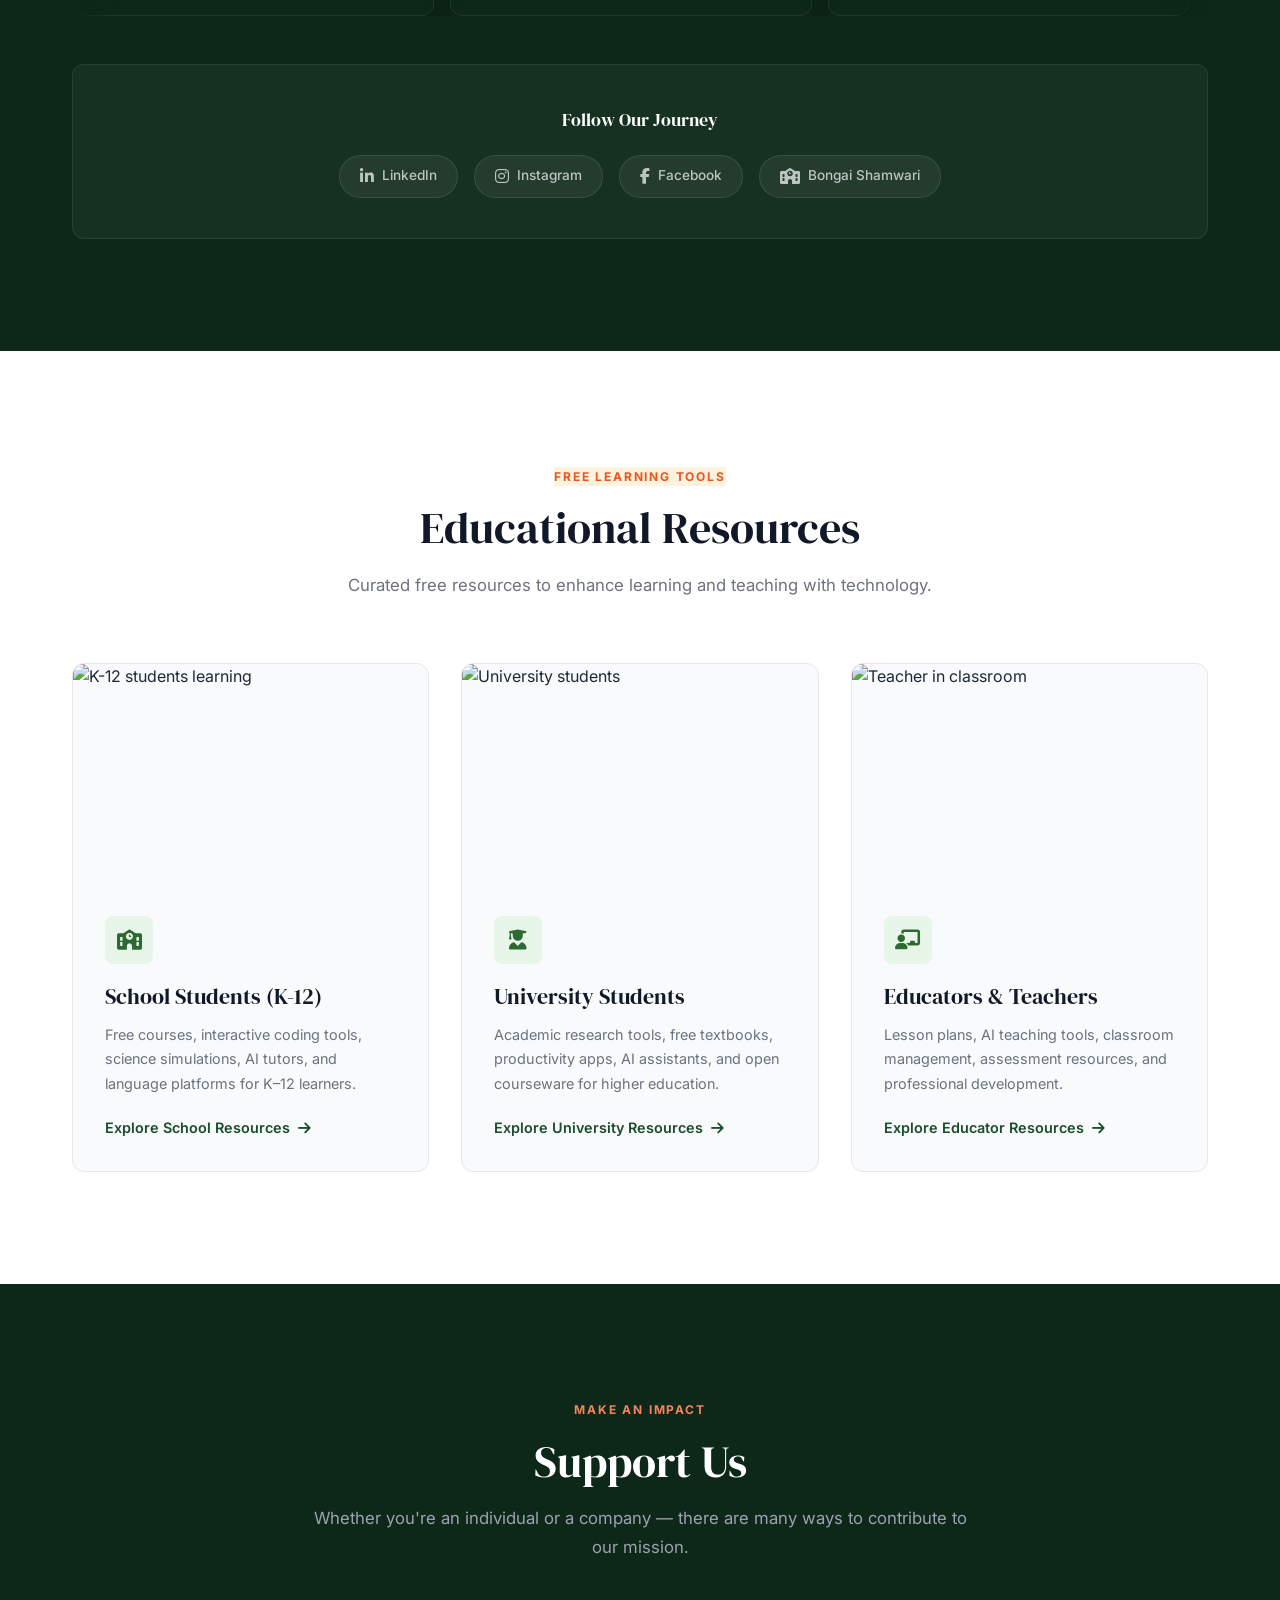
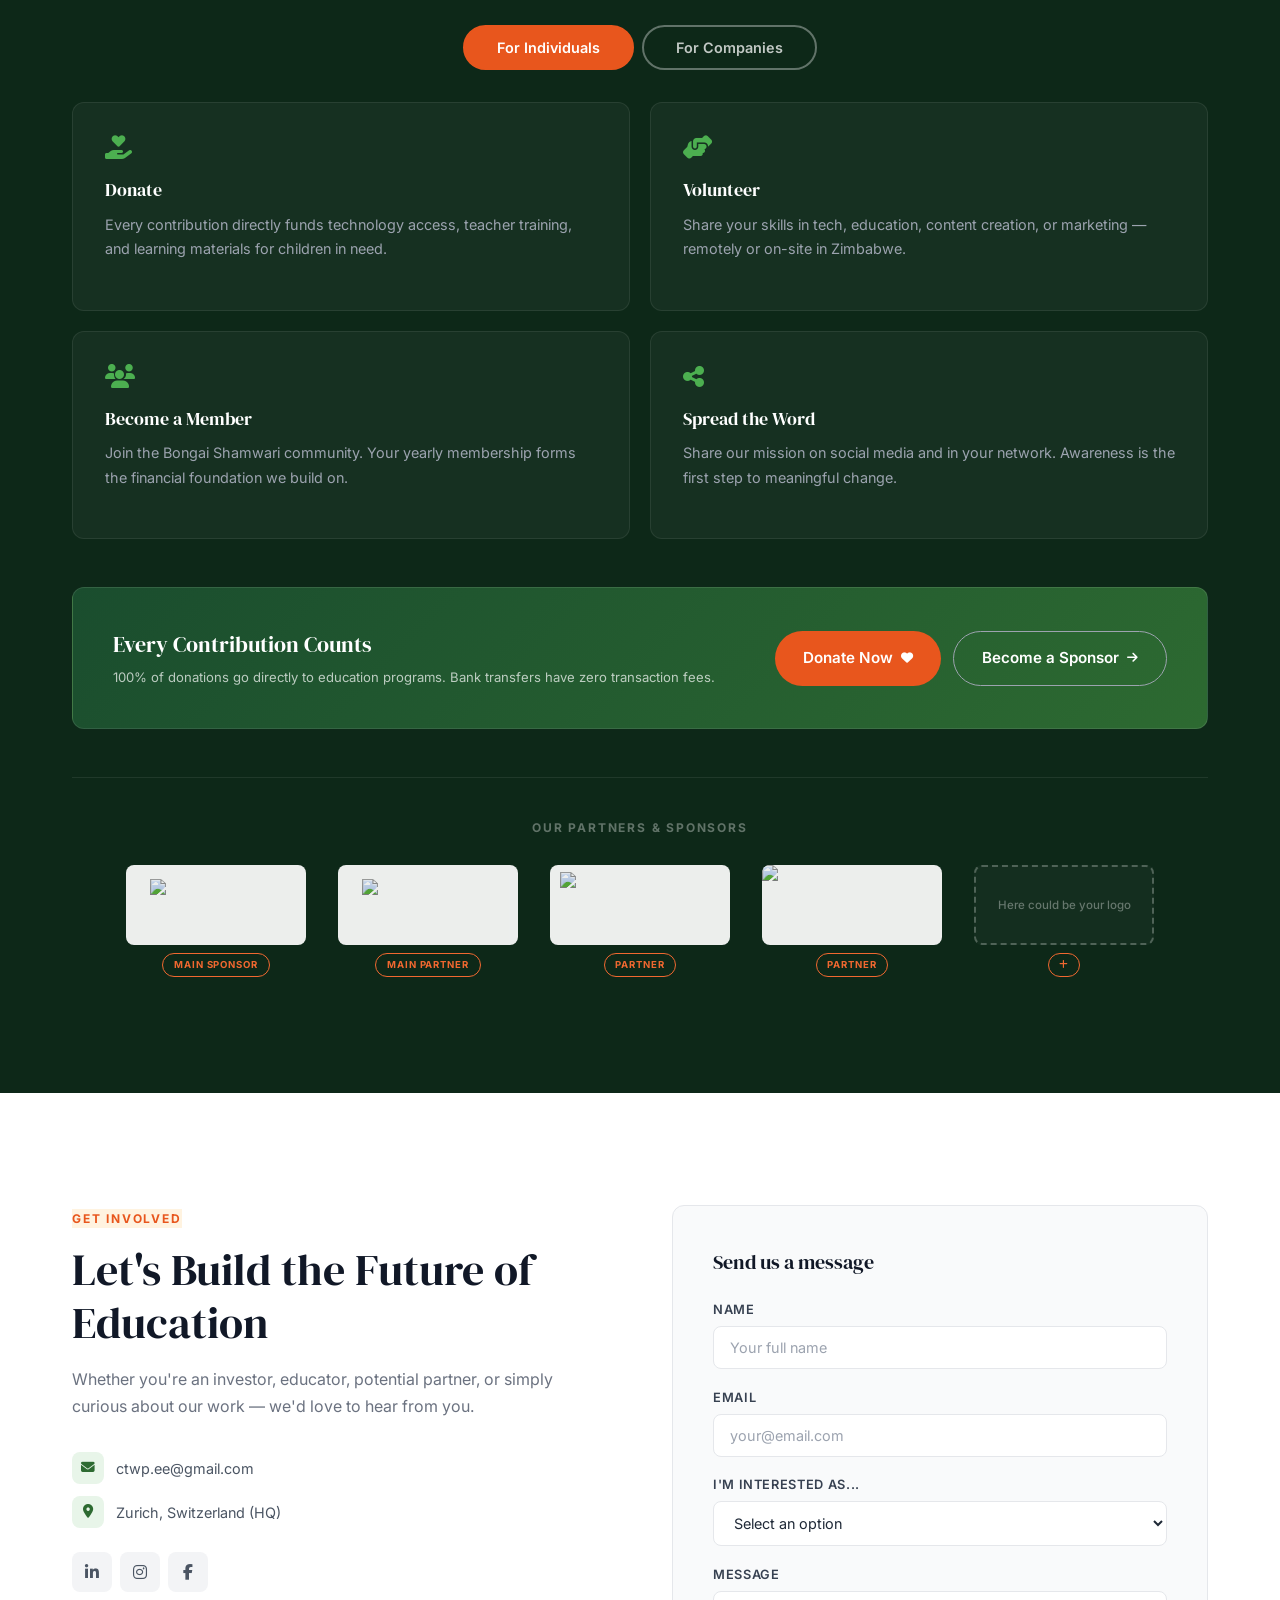
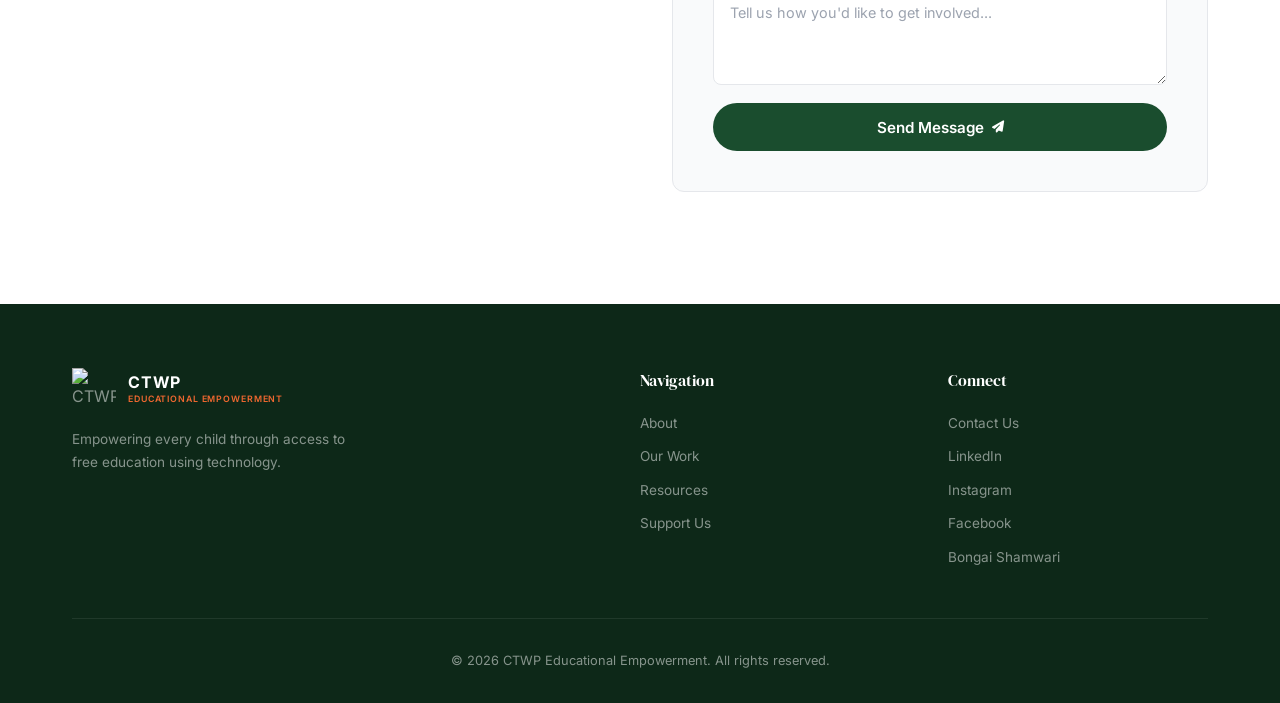
==== commit 2f020f4e: "Update resource card images with more powerful, mission-aligned photos - K-12: joyful children from " ====
--- a/index.html
+++ b/index.html
@@ -17,7 +17,7 @@
   <link rel="dns-prefetch" href="https://i.ytimg.com">
 
   <!-- Critical CSS (blocking) -->
-  <link rel="stylesheet" href="assets/css/style.css?v=4">
+  <link rel="stylesheet" href="assets/css/style.css?v=6">
 
   <!-- Non-render-blocking: Google Fonts -->
   <link rel="preload" as="style" href="https://fonts.googleapis.com/css2?family=DM+Serif+Display:ital@0;1&family=Inter:wght@300;400;500;600;700&display=swap" onload="this.onload=null;this.rel='stylesheet'">
@@ -110,7 +110,11 @@
       </div>
       <div class="hero-media" data-animate="fade-up" data-delay="400">
         <div class="hero-video">
-          <lite-youtube videoid="l9BQB784iMY" playlabel="Play: CTWP Project Overview"></lite-youtube>
+          <div class="yt-facade" data-vid="l9BQB784iMY" role="button" tabindex="0" aria-label="Play CTWP Project Overview">
+            <img src="https://i.ytimg.com/vi/l9BQB784iMY/maxresdefault.jpg" onerror="this.onerror=null;this.src='https://i.ytimg.com/vi/l9BQB784iMY/hqdefault.jpg'" alt="CTWP Project Overview" loading="lazy">
+            <div class="yt-overlay"></div>
+            <div class="yt-play"><svg viewBox="0 0 24 24" fill="none" xmlns="http://www.w3.org/2000/svg"><polygon points="6,3 20,12 6,21" fill="white"/></svg></div>
+          </div>
         </div>
       </div>
     </div>
@@ -171,7 +175,11 @@
 
         <div class="journey-layout">
           <div class="journey-video">
-            <lite-youtube videoid="zky_9Jy7_Uo" playlabel="Play: CTWP Project Phases"></lite-youtube>
+            <div class="yt-facade" data-vid="zky_9Jy7_Uo" role="button" tabindex="0" aria-label="Play CTWP Project Phases">
+              <img src="https://i.ytimg.com/vi/zky_9Jy7_Uo/maxresdefault.jpg" onerror="this.onerror=null;this.src='https://i.ytimg.com/vi/zky_9Jy7_Uo/hqdefault.jpg'" alt="CTWP Project Phases" loading="lazy">
+              <div class="yt-overlay"></div>
+              <div class="yt-play"><svg viewBox="0 0 24 24" fill="none" xmlns="http://www.w3.org/2000/svg"><polygon points="6,3 20,12 6,21" fill="white"/></svg></div>
+            </div>
           </div>
           <div class="journey-intro">
             <p data-i18n="journey.desc">From discovering real needs across 60+ countries to building and improving a pilot school — watch our journey unfold or explore each phase below.</p>
@@ -215,7 +223,11 @@
               </div>
               <div class="phase-slide phase-completed" data-phase="2">
                 <div class="phase-slide-media">
-                  <lite-youtube videoid="BunAyvuqOao" playlabel="Play: CTWP Design Phase"></lite-youtube>
+                  <div class="yt-facade" data-vid="BunAyvuqOao" role="button" tabindex="0" aria-label="Play CTWP Design Phase">
+                    <img src="https://i.ytimg.com/vi/BunAyvuqOao/maxresdefault.jpg" onerror="this.onerror=null;this.src='https://i.ytimg.com/vi/BunAyvuqOao/hqdefault.jpg'" alt="CTWP Design Phase" loading="lazy">
+                    <div class="yt-overlay"></div>
+                    <div class="yt-play"><svg viewBox="0 0 24 24" fill="none" xmlns="http://www.w3.org/2000/svg"><polygon points="6,3 20,12 6,21" fill="white"/></svg></div>
+                  </div>
                   <div class="phase-badge" data-i18n="badge.completed">Completed</div>
                 </div>
                 <div class="phase-slide-content">
@@ -363,7 +375,7 @@
       <div class="resource-cards" data-animate="fade-up">
         <a href="students.html" class="resource-role-card">
           <div class="role-card-img">
-            <img src="https://images.unsplash.com/photo-1509062522246-3755977927d7?w=600&h=400&fit=crop&q=80&fm=webp" alt="K-12 students learning" loading="lazy">
+            <img src="https://images.unsplash.com/photo-1488521787991-ed7bbaae773c?w=600&h=400&fit=crop&q=85&fm=webp" alt="K-12 students learning" loading="lazy">
           </div>
           <div class="role-card-body">
             <div class="role-card-icon"><i class="fas fa-school"></i></div>
@@ -374,7 +386,7 @@
         </a>
         <a href="university.html" class="resource-role-card">
           <div class="role-card-img">
-            <img src="https://images.unsplash.com/photo-1541339907198-e08756dedf3f?w=600&h=400&fit=crop&q=80&fm=webp" alt="University students" loading="lazy">
+            <img src="https://images.unsplash.com/photo-1522202176988-66273c2fd55f?w=600&h=400&fit=crop&q=85&fm=webp" alt="University students" loading="lazy">
           </div>
           <div class="role-card-body">
             <div class="role-card-icon"><i class="fas fa-user-graduate"></i></div>
@@ -385,7 +397,7 @@
         </a>
         <a href="teachers.html" class="resource-role-card">
           <div class="role-card-img">
-            <img src="https://images.unsplash.com/photo-1577896851231-70ef18881754?w=600&h=400&fit=crop&q=80&fm=webp" alt="Teacher in classroom" loading="lazy">
+            <img src="https://images.unsplash.com/photo-1531482615713-2afd69097998?w=600&h=400&fit=crop&q=85&fm=webp" alt="Teacher in classroom" loading="lazy">
           </div>
           <div class="role-card-body">
             <div class="role-card-icon"><i class="fas fa-chalkboard-teacher"></i></div>
@@ -634,9 +646,26 @@
     </div>
   </div>
 
-  <script defer src="https://cdn.jsdelivr.net/npm/lite-youtube-embed@0.3.0/src/lite-yt-embed.js"></script>
   <script src="assets/js/i18n.js?v=2"></script>
   <script src="assets/js/main.js"></script>
+  <script>
+    /* ── Premium YouTube Facade ── */
+    (function () {
+      function activateFacade(facade) {
+        var vid = facade.dataset.vid;
+        var iframe = document.createElement('iframe');
+        iframe.src = 'https://www.youtube-nocookie.com/embed/' + vid + '?autoplay=1&rel=0&modestbranding=1';
+        iframe.allow = 'accelerometer; autoplay; clipboard-write; encrypted-media; gyroscope; picture-in-picture; web-share';
+        iframe.allowFullscreen = true;
+        iframe.style.cssText = 'position:absolute;inset:0;width:100%;height:100%;border:none;';
+        facade.replaceWith(iframe);
+      }
+      document.querySelectorAll('.yt-facade').forEach(function (f) {
+        f.addEventListener('click', function () { activateFacade(this); });
+        f.addEventListener('keydown', function (e) { if (e.key === 'Enter' || e.key === ' ') activateFacade(this); });
+      });
+    })();
+  </script>
   <script>
     (function () {
       var GDPR_KEY = 'ctwp-gdpr';
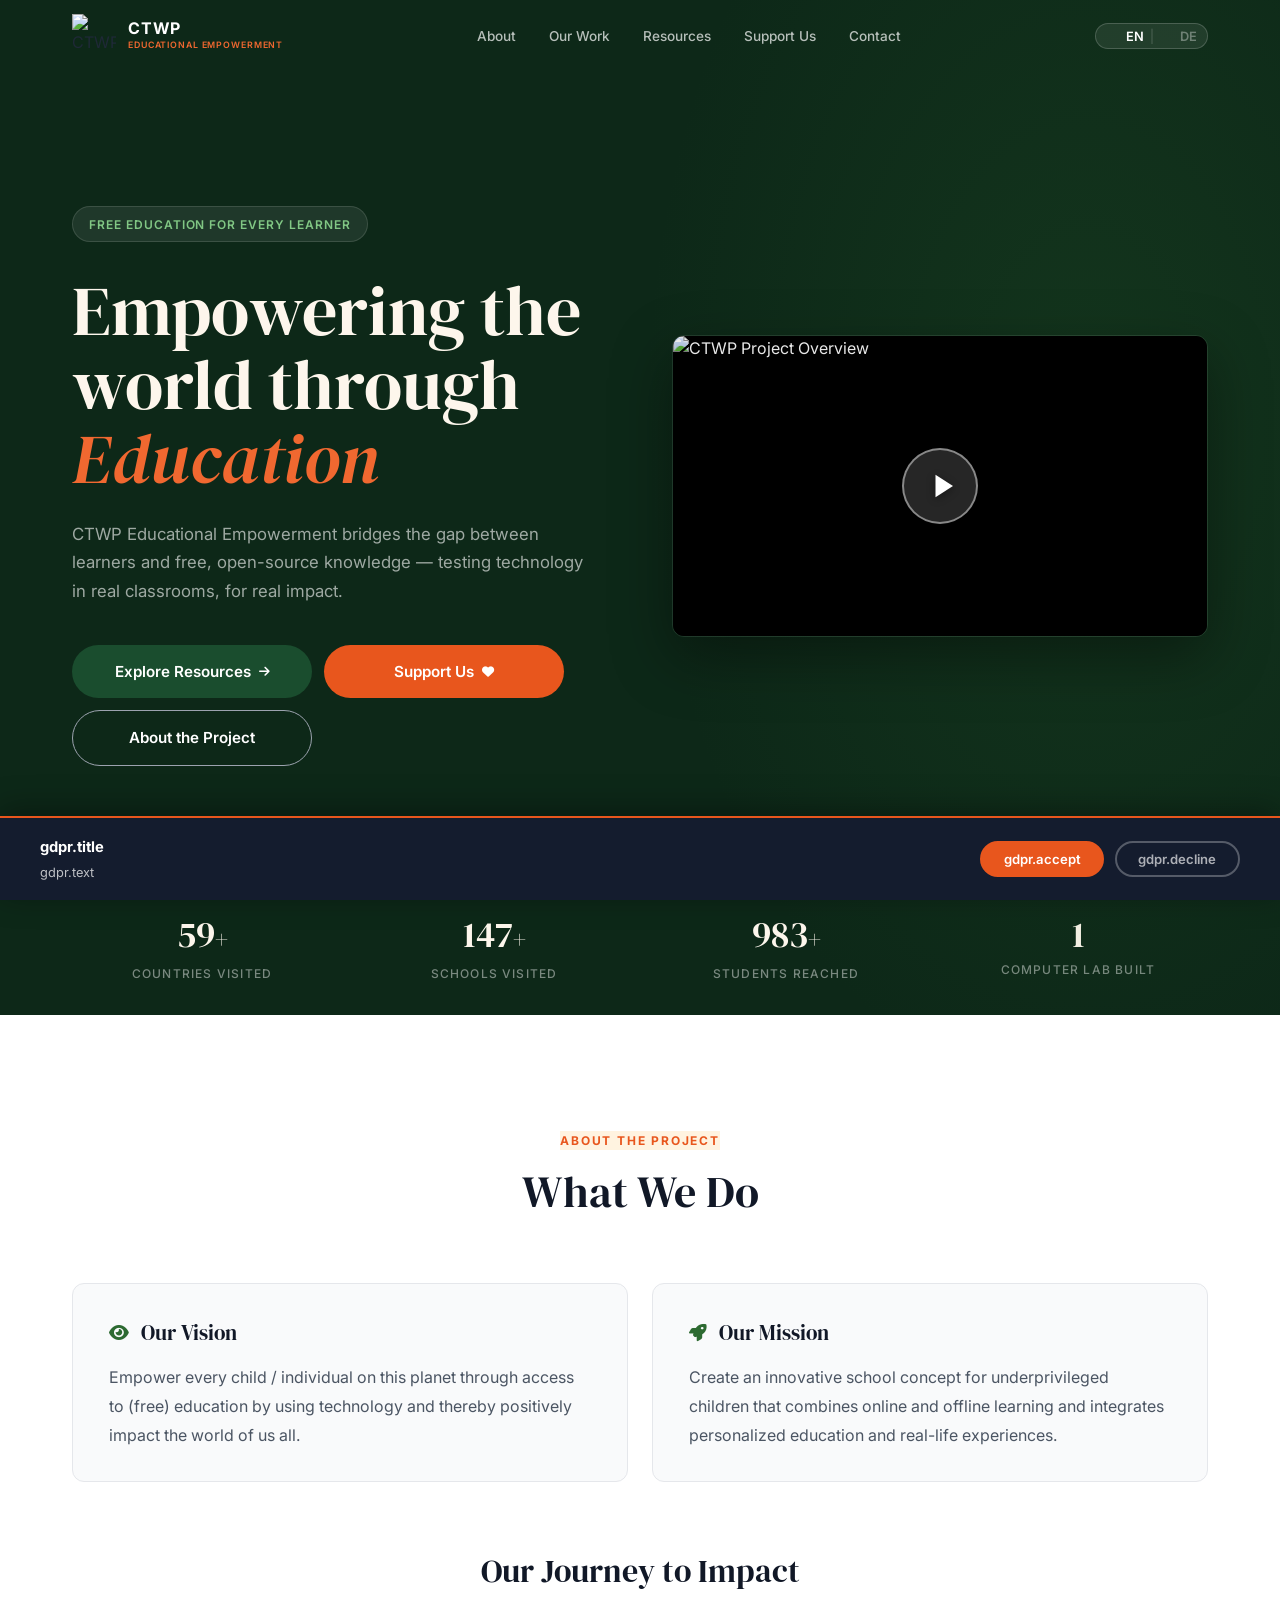
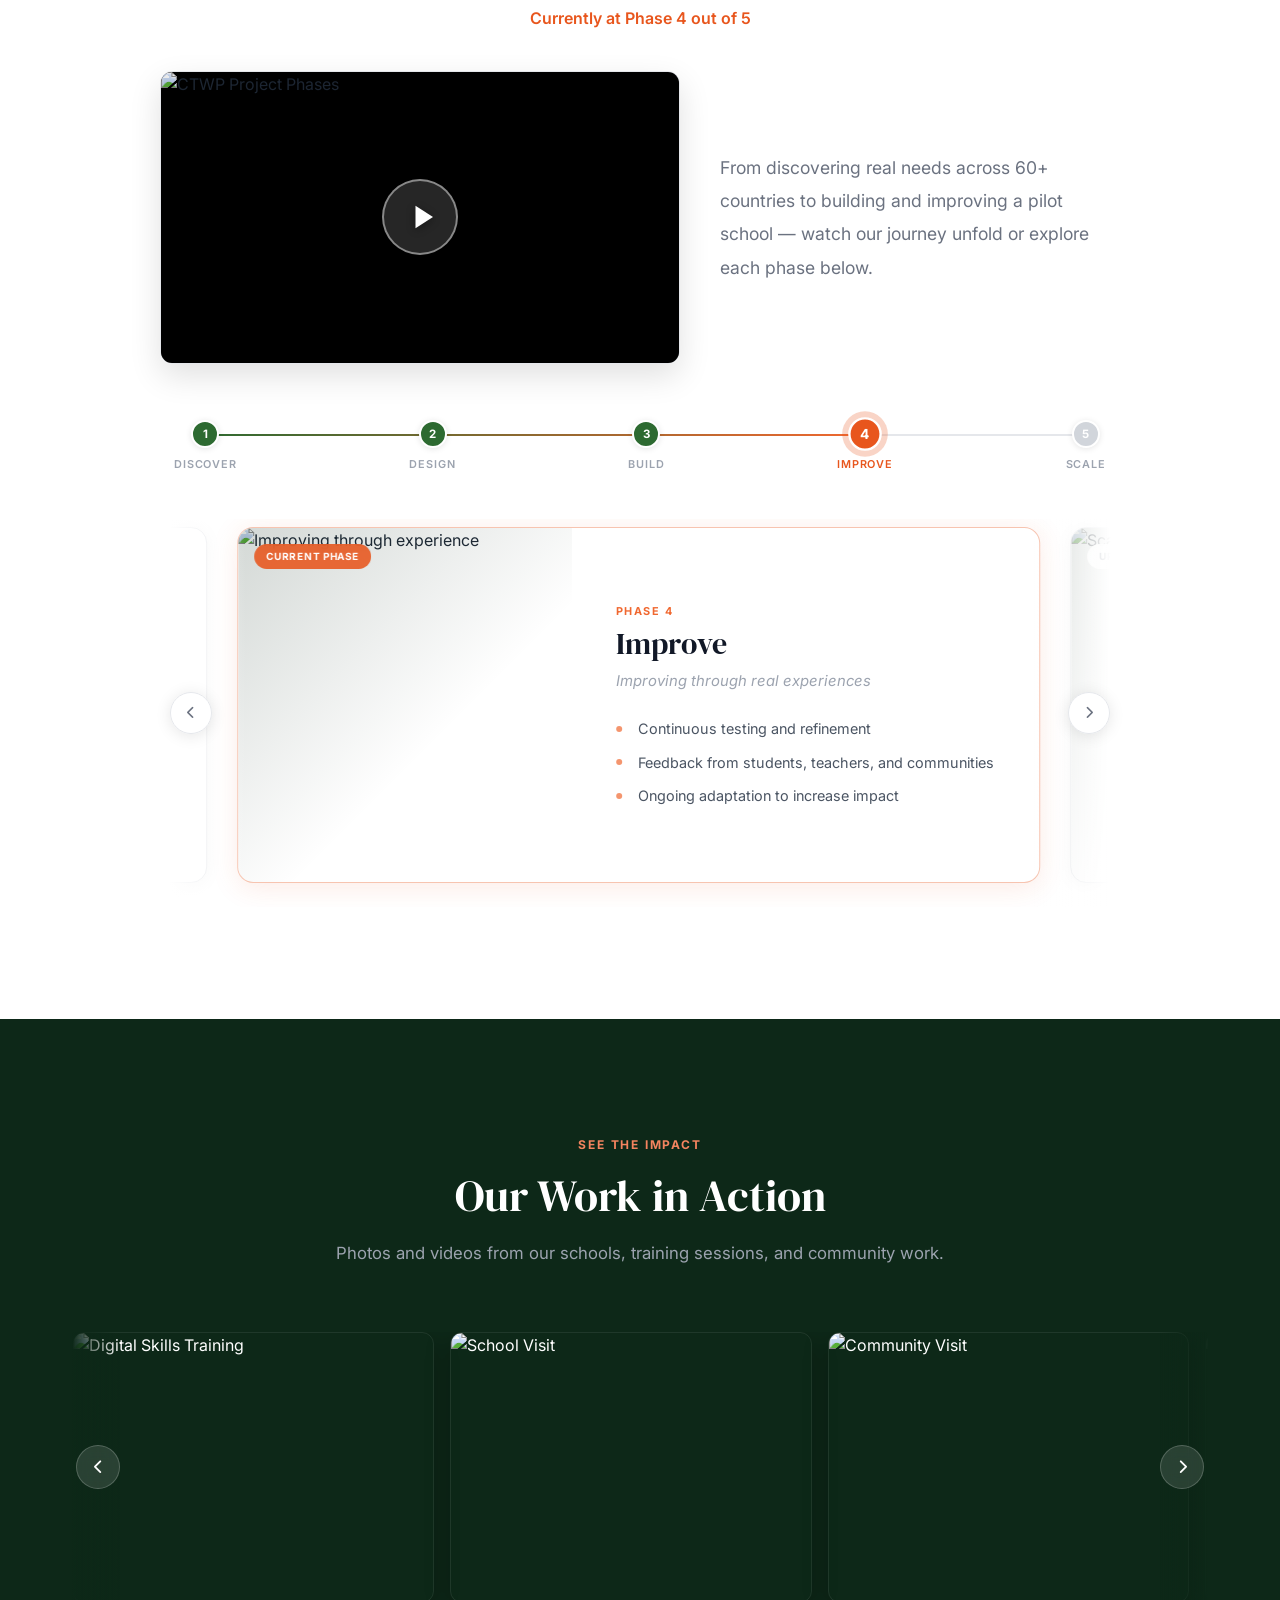
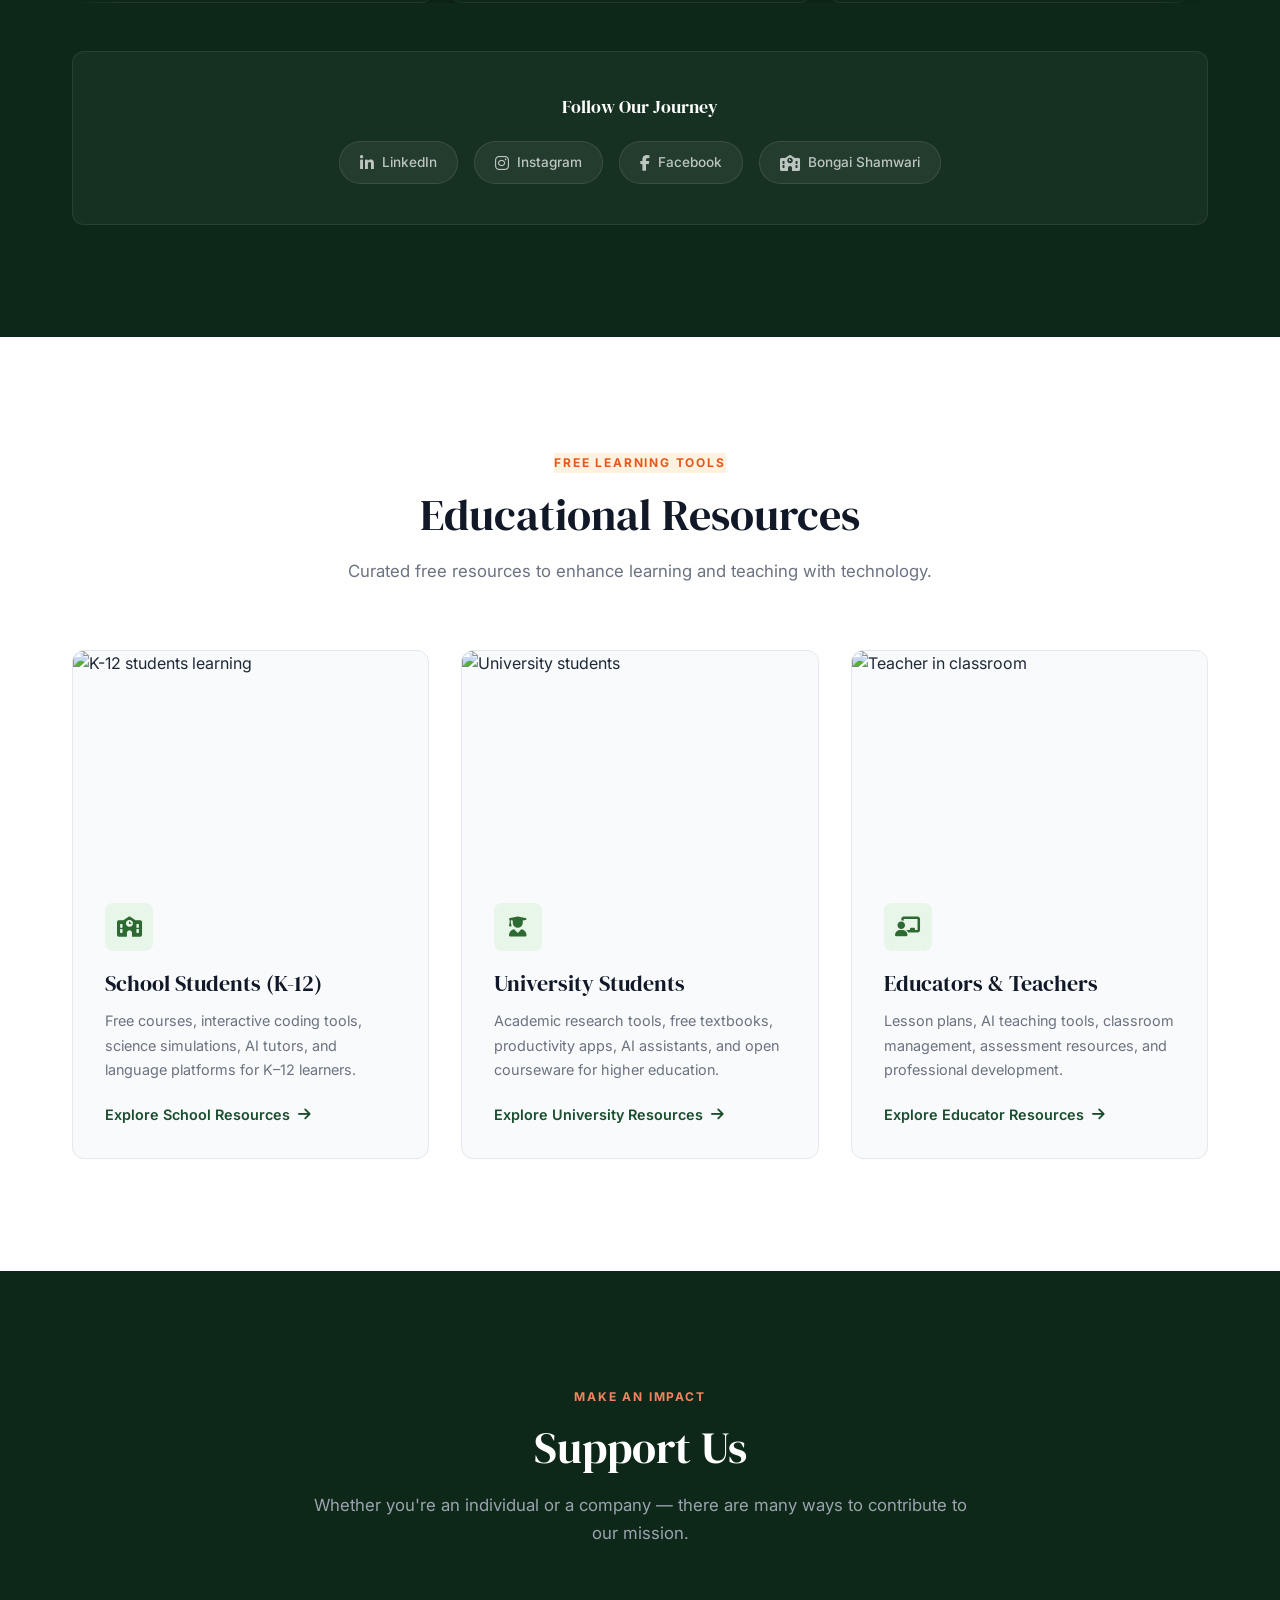
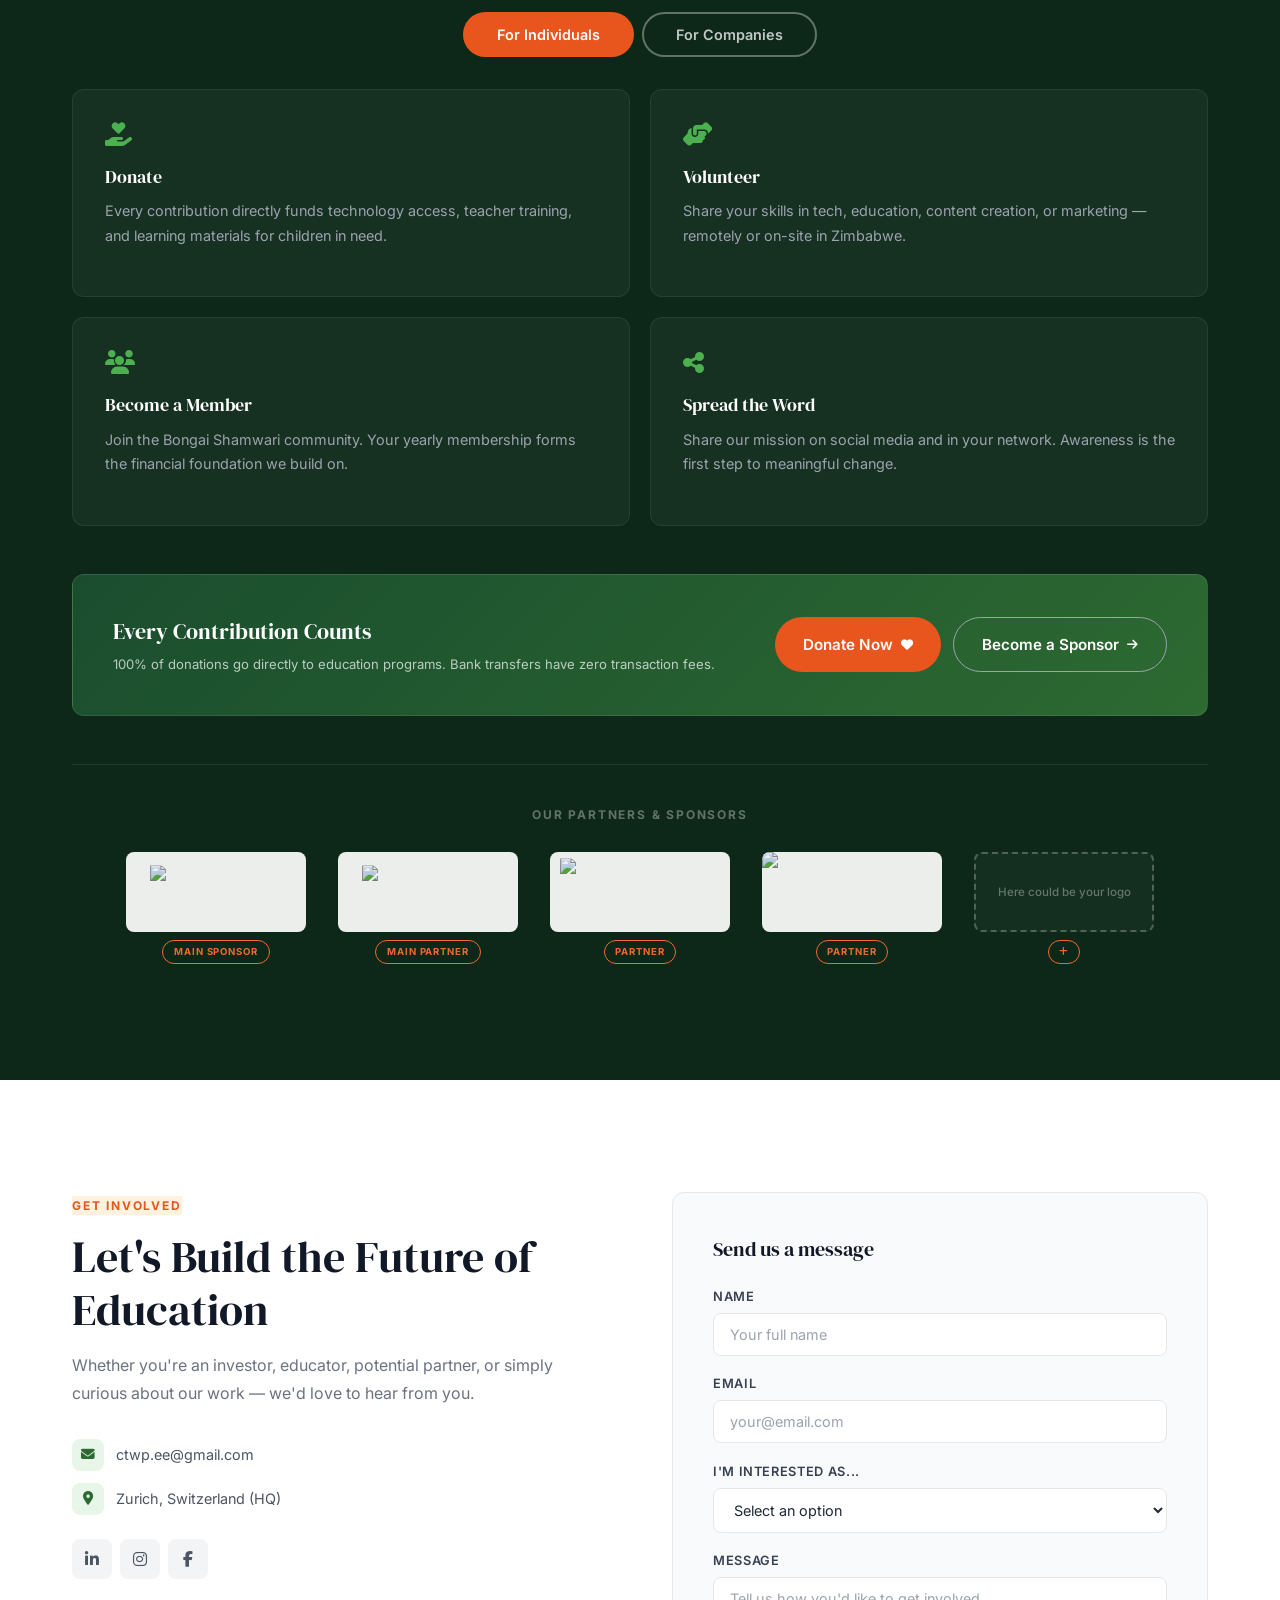
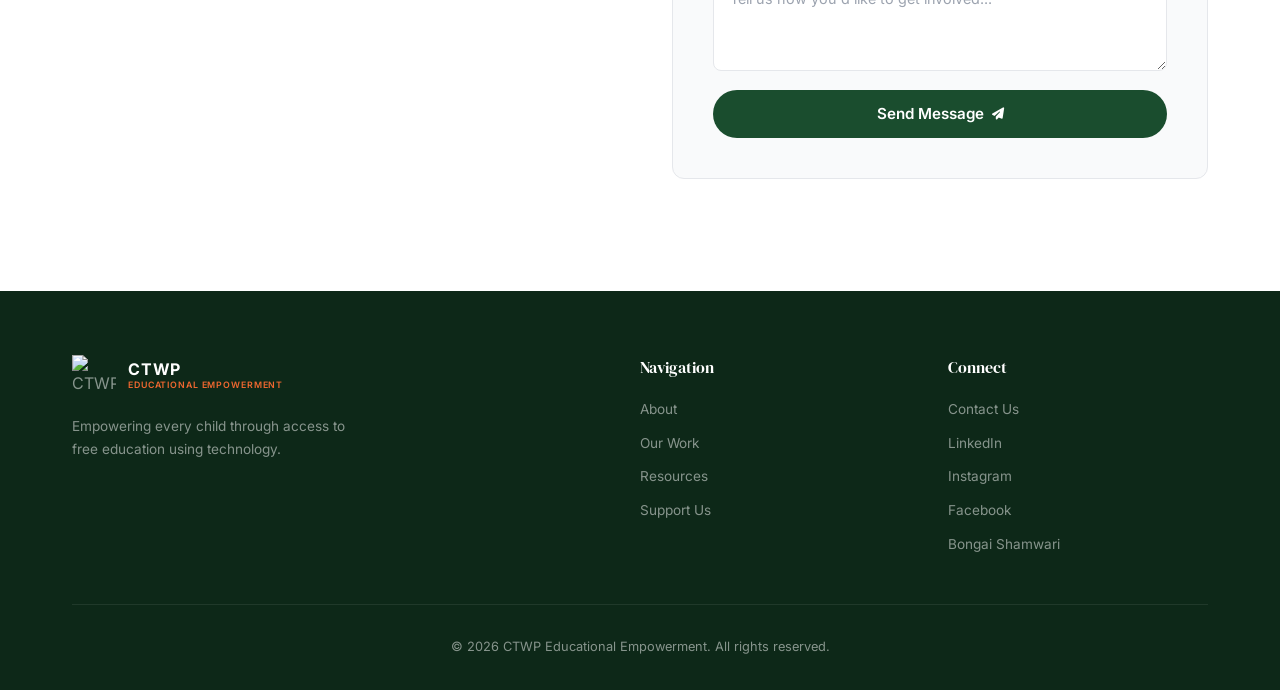
==== commit 6fa4ca89: "Fix: card title wraps on mobile in German — use clamp() font-size clamp(1.05rem, 3.5vw, 1.35rem) sca" ====
--- a/index.html
+++ b/index.html
@@ -17,7 +17,7 @@
   <link rel="dns-prefetch" href="https://i.ytimg.com">
 
   <!-- Critical CSS (blocking) -->
-  <link rel="stylesheet" href="assets/css/style.css?v=6">
+  <link rel="stylesheet" href="assets/css/style.css?v=7">
 
   <!-- Non-render-blocking: Google Fonts -->
   <link rel="preload" as="style" href="https://fonts.googleapis.com/css2?family=DM+Serif+Display:ital@0;1&family=Inter:wght@300;400;500;600;700&display=swap" onload="this.onload=null;this.rel='stylesheet'">
@@ -35,6 +35,14 @@
   <link rel="icon" type="image/webp" href="assets/images/Logos/ctwp logo round.webp">
   <link rel="preload" as="image" href="assets/images/Logos/ctwp logo round.webp" type="image/webp" fetchpriority="high">
   <link rel="preload" as="image" href="assets/images/Malawi_Salima_Classroom.webp" type="image/webp">
+  <!-- Google tag (gtag.js) -->
+  <script async src="https://www.googletagmanager.com/gtag/js?id=G-W6JYDY61WX"></script>
+  <script>
+    window.dataLayer = window.dataLayer || [];
+    function gtag(){dataLayer.push(arguments);}
+    gtag('js', new Date());
+    gtag('config', 'G-W6JYDY61WX');
+  </script>
 </head>
 <body>
   <!-- Preloader -->
@@ -375,7 +383,7 @@
       <div class="resource-cards" data-animate="fade-up">
         <a href="students.html" class="resource-role-card">
           <div class="role-card-img">
-            <img src="https://images.unsplash.com/photo-1488521787991-ed7bbaae773c?w=600&h=400&fit=crop&q=85&fm=webp" alt="K-12 students learning" loading="lazy">
+            <img src="assets/images/K12.webp" alt="K-12 students learning" loading="lazy">
           </div>
           <div class="role-card-body">
             <div class="role-card-icon"><i class="fas fa-school"></i></div>
@@ -386,7 +394,7 @@
         </a>
         <a href="university.html" class="resource-role-card">
           <div class="role-card-img">
-            <img src="https://images.unsplash.com/photo-1522202176988-66273c2fd55f?w=600&h=400&fit=crop&q=85&fm=webp" alt="University students" loading="lazy">
+            <img src="assets/images/Student.webp" alt="University students" loading="lazy">
           </div>
           <div class="role-card-body">
             <div class="role-card-icon"><i class="fas fa-user-graduate"></i></div>
@@ -397,7 +405,7 @@
         </a>
         <a href="teachers.html" class="resource-role-card">
           <div class="role-card-img">
-            <img src="https://images.unsplash.com/photo-1531482615713-2afd69097998?w=600&h=400&fit=crop&q=85&fm=webp" alt="Teacher in classroom" loading="lazy">
+            <img src="assets/images/Teacher.webp" alt="Teacher in classroom" loading="lazy">
           </div>
           <div class="role-card-body">
             <div class="role-card-icon"><i class="fas fa-chalkboard-teacher"></i></div>
--- a/assets/css/style.css
+++ b/assets/css/style.css
@@ -339,15 +339,65 @@
 .hero-media {
   position: relative;
 }
+/* ── Premium YouTube Facade ── */
+.yt-facade {
+  position: absolute;
+  inset: 0;
+  cursor: pointer;
+  overflow: hidden;
+  background: #000;
+}
+.yt-facade img {
+  width: 100%; height: 100%;
+  object-fit: cover;
+  display: block;
+  transition: transform 0.5s ease;
+}
+.yt-facade:hover img { transform: scale(1.04); }
+.yt-overlay {
+  position: absolute;
+  inset: 0;
+  background: linear-gradient(to bottom, rgba(0,0,0,0.08) 0%, rgba(0,0,0,0.35) 100%);
+  transition: background 0.3s ease;
+}
+.yt-facade:hover .yt-overlay {
+  background: linear-gradient(to bottom, rgba(0,0,0,0.05) 0%, rgba(0,0,0,0.25) 100%);
+}
+.yt-play {
+  position: absolute;
+  top: 50%; left: 50%;
+  transform: translate(-50%, -50%);
+  width: 76px; height: 76px;
+  border-radius: 50%;
+  background: rgba(255,255,255,0.15);
+  backdrop-filter: blur(10px);
+  -webkit-backdrop-filter: blur(10px);
+  border: 2px solid rgba(255,255,255,0.45);
+  display: flex; align-items: center; justify-content: center;
+  transition: transform 0.25s ease, background 0.25s ease, border-color 0.25s ease;
+  pointer-events: none;
+}
+.yt-facade:hover .yt-play {
+  transform: translate(-50%, -50%) scale(1.12);
+  background: rgba(255,255,255,0.28);
+  border-color: rgba(255,255,255,0.8);
+}
+.yt-play svg {
+  width: 30px; height: 30px;
+  margin-left: 5px; /* optical centering of triangle */
+  filter: drop-shadow(0 2px 4px rgba(0,0,0,0.4));
+}
+
 .hero-video {
+  position: relative;
   aspect-ratio: 16 / 9;
   border-radius: var(--radius);
   overflow: hidden;
   box-shadow: 0 20px 60px rgba(0,0,0,0.4);
   border: 1px solid rgba(255,255,255,0.08);
 }
-.hero-video iframe,
-.hero-video lite-youtube {
+.hero-video iframe {
+  position: absolute; inset: 0;
   width: 100%; height: 100%; border: none;
 }
 
@@ -485,6 +535,7 @@
   margin-right: auto;
 }
 .journey-video {
+  position: relative;
   aspect-ratio: 16 / 9;
   border-radius: var(--radius);
   overflow: hidden;
@@ -492,6 +543,7 @@
   border: 1px solid var(--gray-200);
 }
 .journey-video iframe {
+  position: absolute; inset: 0;
   width: 100%; height: 100%; border: none;
 }
 .journey-intro p {
@@ -643,8 +695,7 @@
   background: linear-gradient(135deg, rgba(13,40,24,0.18) 0%, transparent 60%);
   pointer-events: none;
 }
-.phase-slide-media iframe,
-.phase-slide-media lite-youtube {
+.phase-slide-media iframe {
   width: 100%; height: 100%; border: none;
   position: absolute; inset: 0;
 }
@@ -1012,7 +1063,7 @@
 }
 .role-card-body h3 {
   font-family: var(--font-display);
-  font-size: 1.35rem;
+  font-size: clamp(1.05rem, 3.5vw, 1.35rem);
   font-weight: 400;
   color: var(--gray-900);
   margin-bottom: 0.5rem;
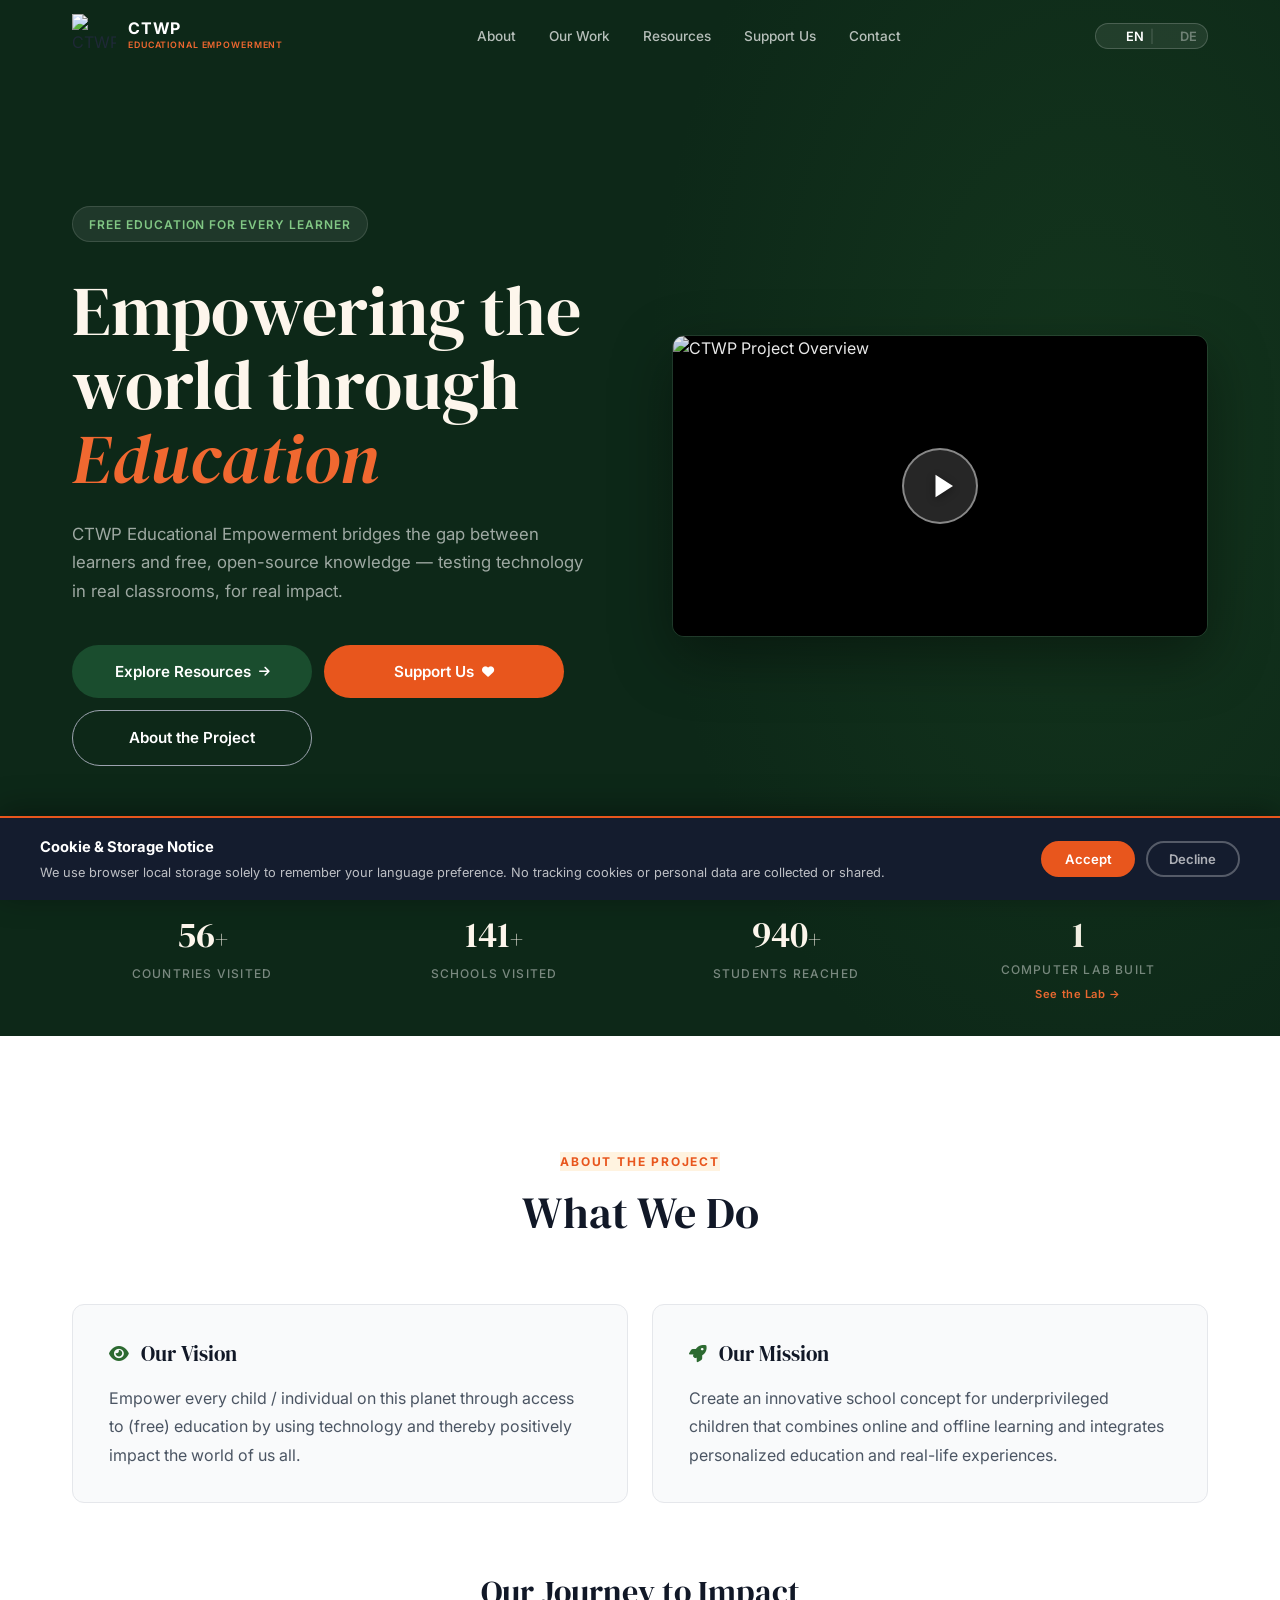
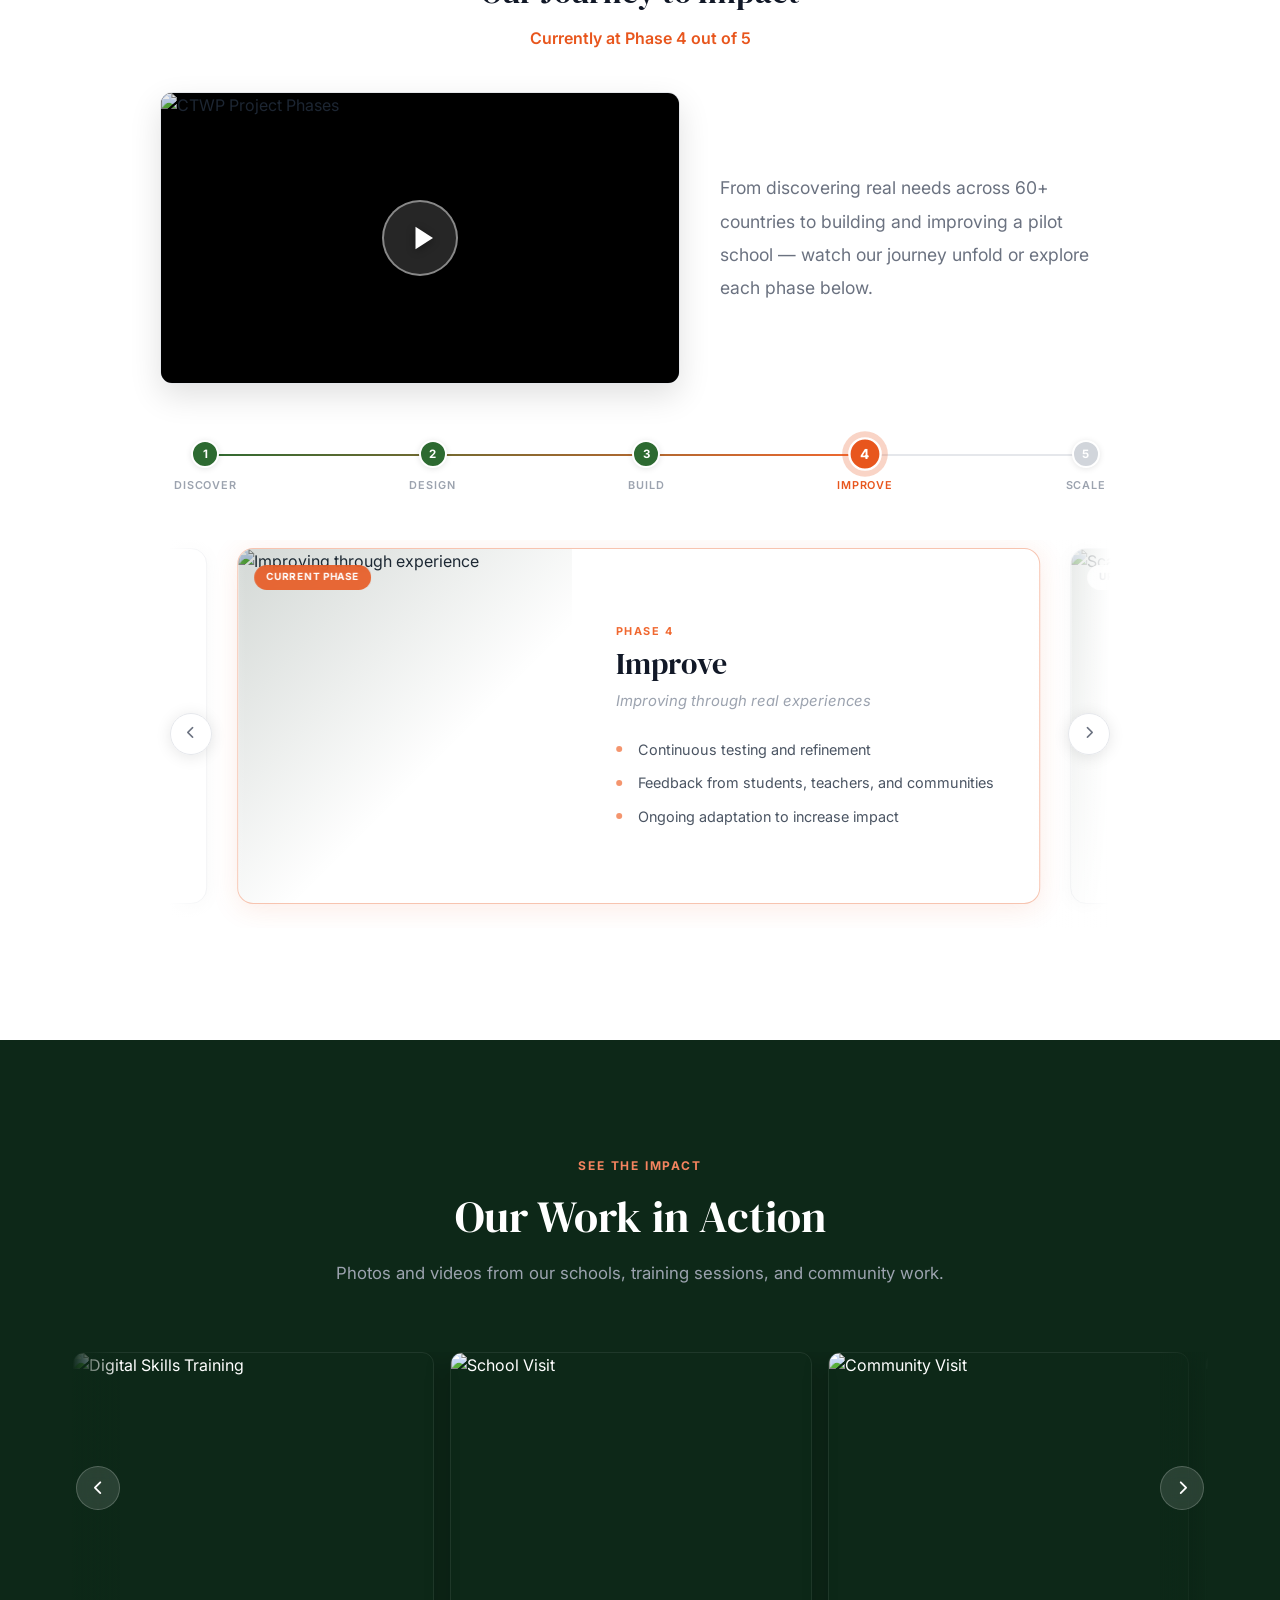
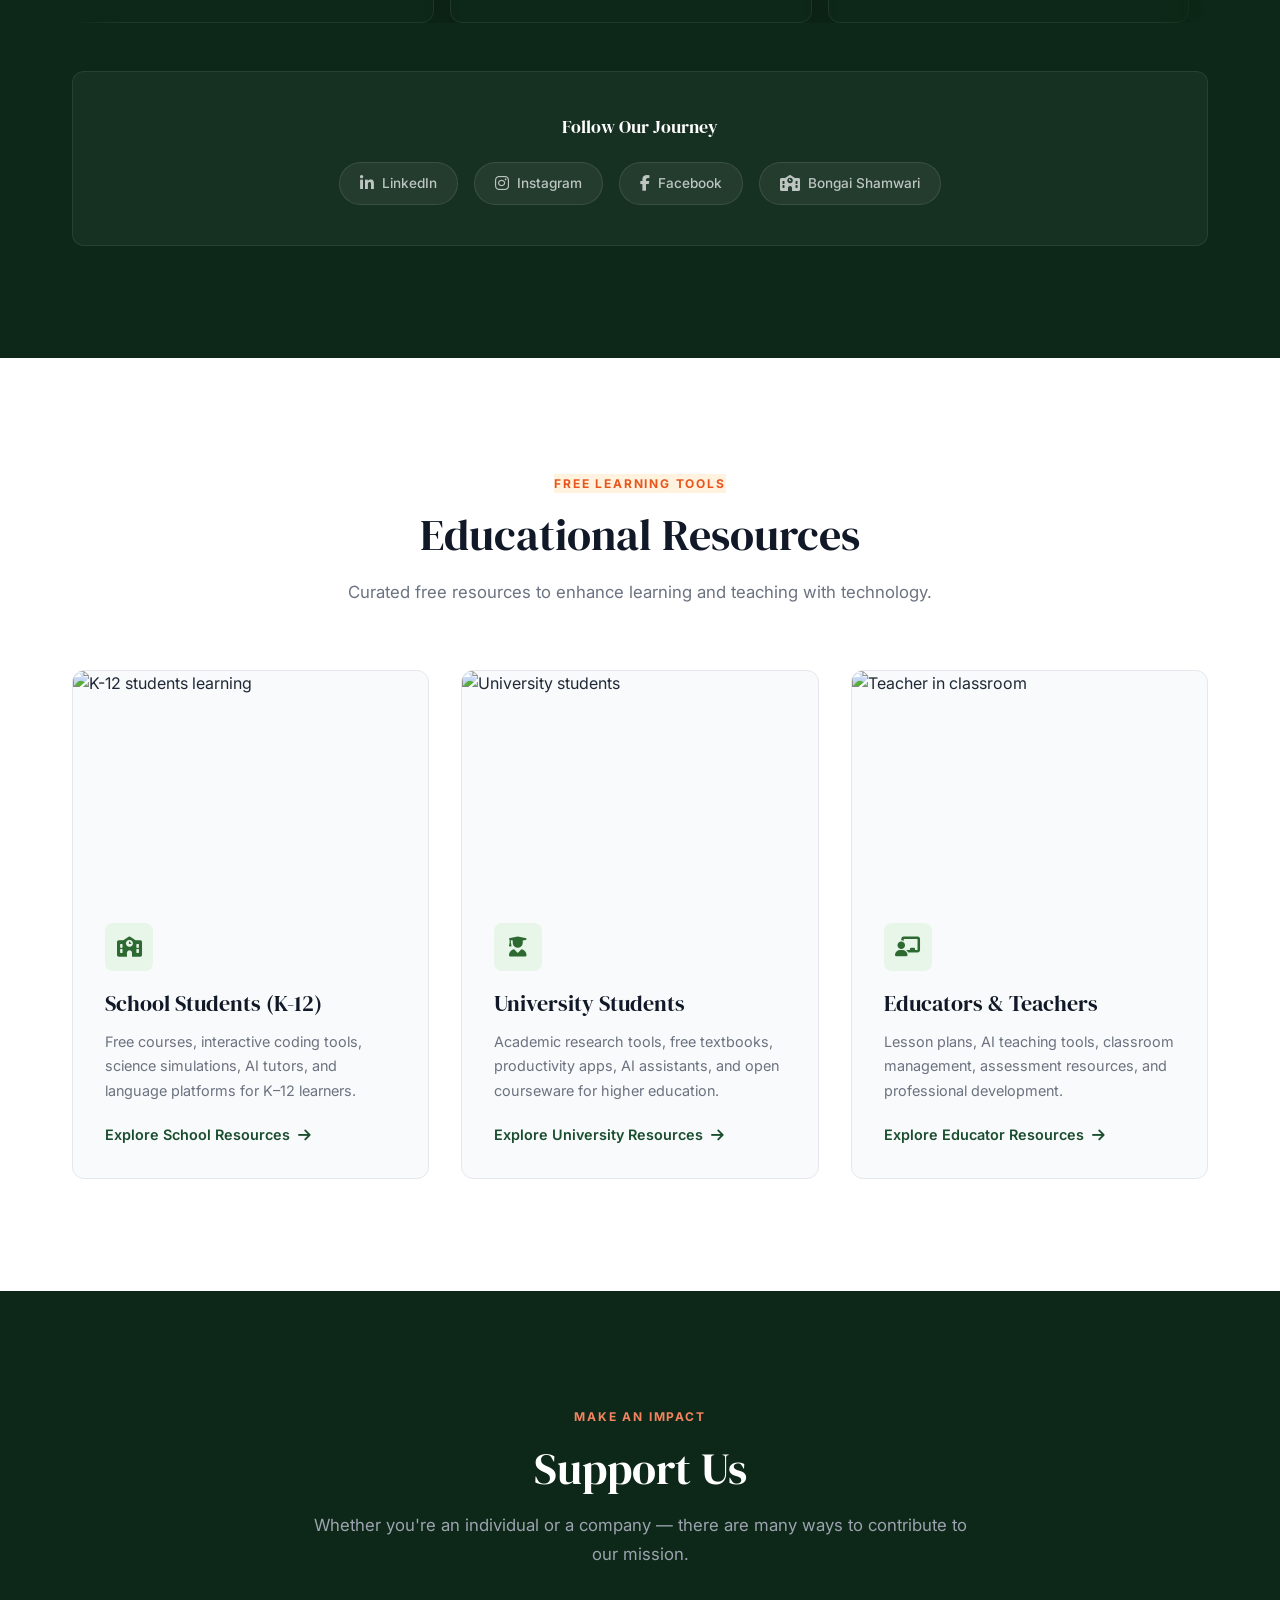
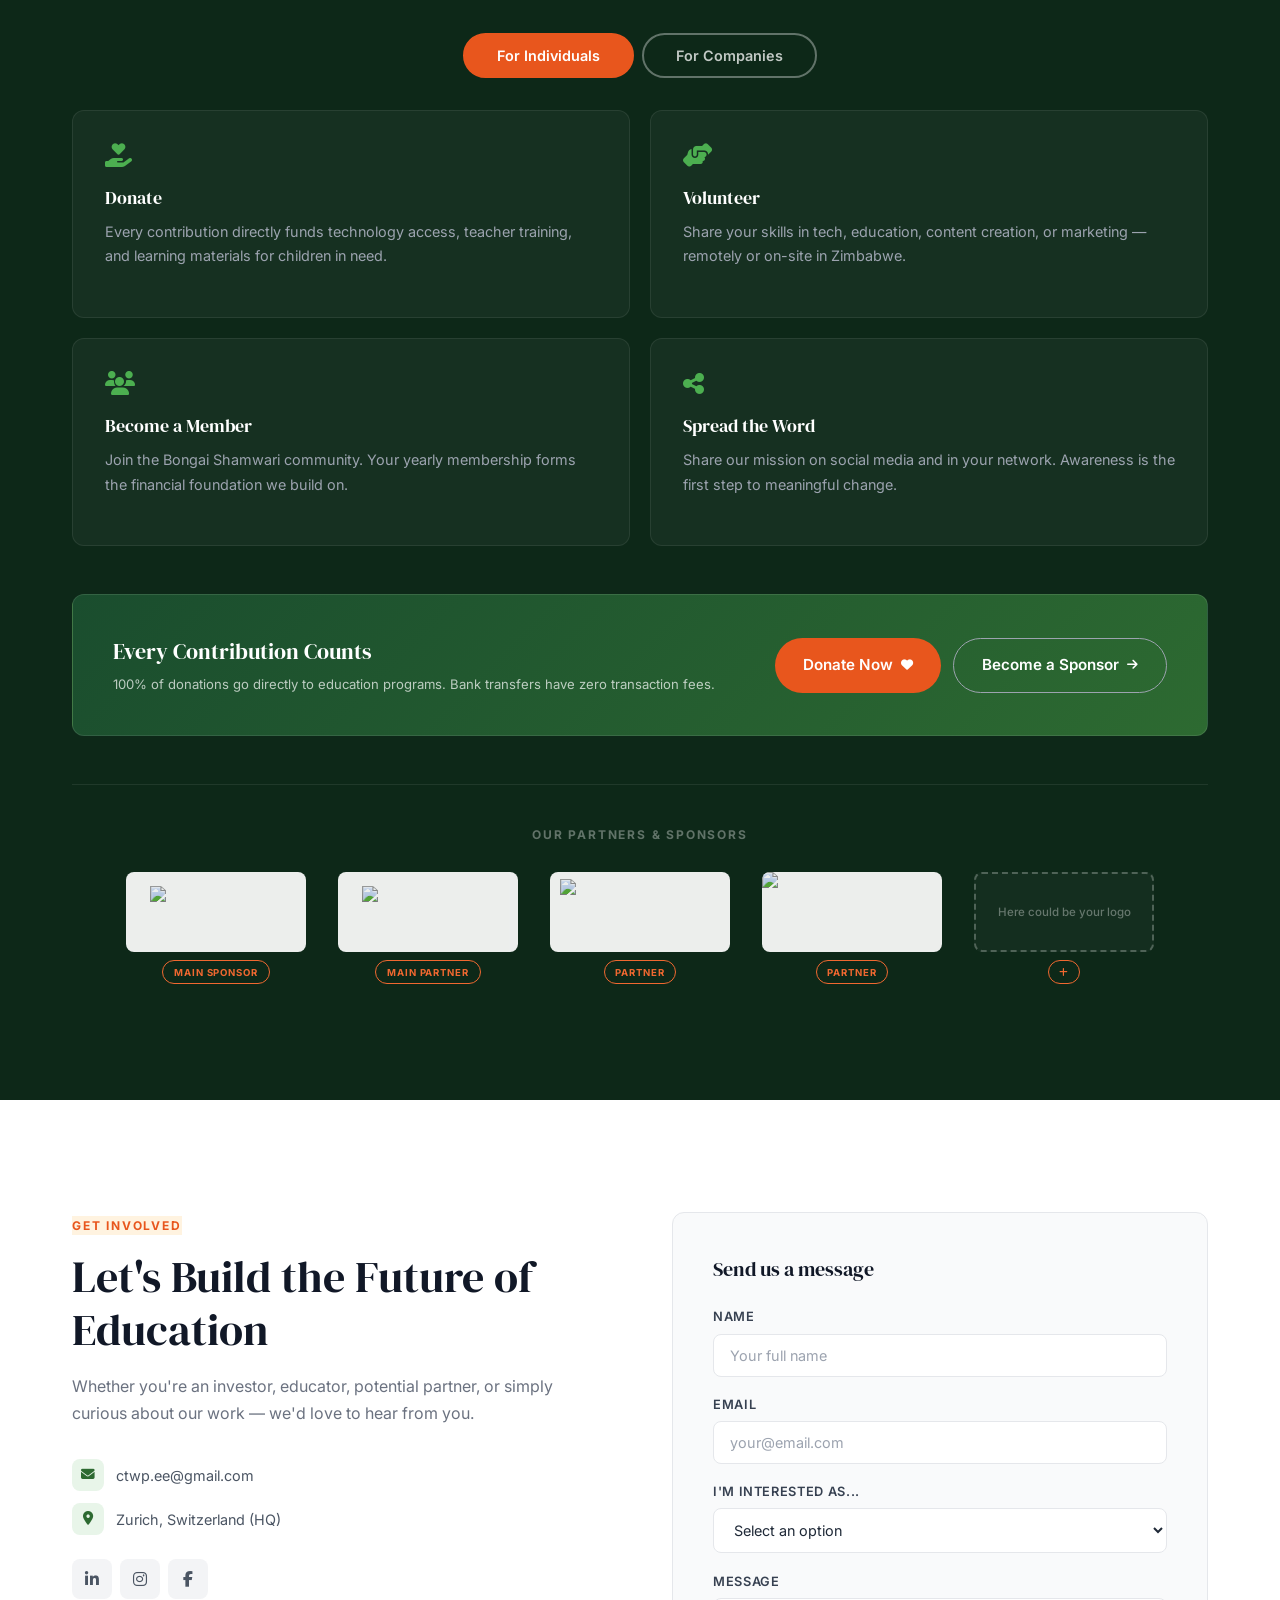
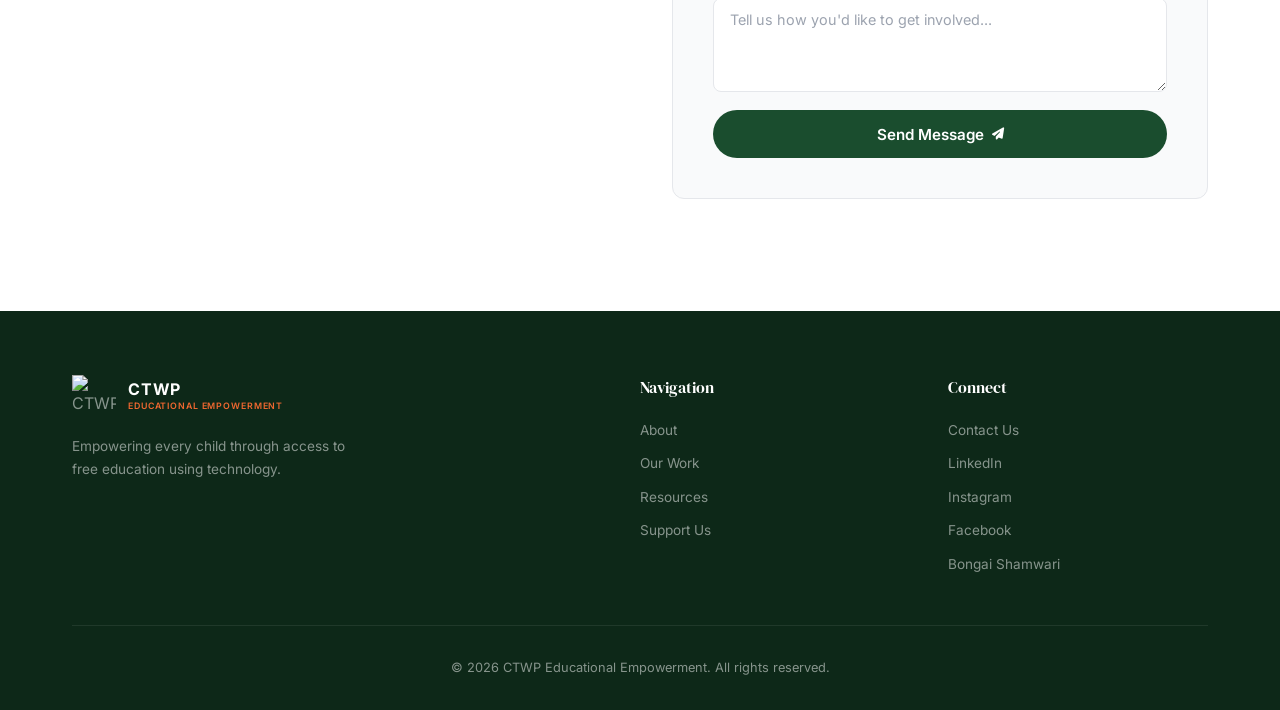
==== commit ef39c869: "Add clickable Computer Lab stat link with hover styles and i18n - Adds .stat-item-link and .stat-cta" ====
--- a/index.html
+++ b/index.html
@@ -17,7 +17,7 @@
   <link rel="dns-prefetch" href="https://i.ytimg.com">
 
   <!-- Critical CSS (blocking) -->
-  <link rel="stylesheet" href="assets/css/style.css?v=7">
+  <link rel="stylesheet" href="assets/css/style.css?v=8">
 
   <!-- Non-render-blocking: Google Fonts -->
   <link rel="preload" as="style" href="https://fonts.googleapis.com/css2?family=DM+Serif+Display:ital@0;1&family=Inter:wght@300;400;500;600;700&display=swap" onload="this.onload=null;this.rel='stylesheet'">
@@ -140,10 +140,11 @@
           <span class="stat-number" data-count="1000">0</span><span class="stat-plus">+</span>
           <span class="stat-label" data-i18n="stat.students">Students Reached</span>
         </div>
-        <div class="stat-item">
+        <a href="lab.html" class="stat-item stat-item-link">
           <span class="stat-number" data-count="1">0</span>
           <span class="stat-label" data-i18n="stat.labs">Computer Lab Built</span>
-        </div>
+          <span class="stat-cta" data-i18n="stat.labs.cta">See the Lab →</span>
+        </a>
       </div>
     </div>
   </section>
--- a/assets/css/style.css
+++ b/assets/css/style.css
@@ -433,6 +433,23 @@
   letter-spacing: 0.1em;
   margin-top: 0.35rem;
   font-weight: 500;
+}
+.stat-item-link {
+  text-decoration: none;
+  cursor: pointer;
+  transition: transform var(--transition);
+  display: block;
+}
+.stat-item-link:hover { transform: translateY(-2px); }
+.stat-item-link:hover .stat-number,
+.stat-item-link:hover .stat-plus { color: var(--orange-400); }
+.stat-cta {
+  display: block;
+  font-size: 0.7rem;
+  color: var(--orange-400);
+  margin-top: 0.4rem;
+  font-weight: 600;
+  letter-spacing: 0.05em;
 }
 
 /* ---------- About ---------- */
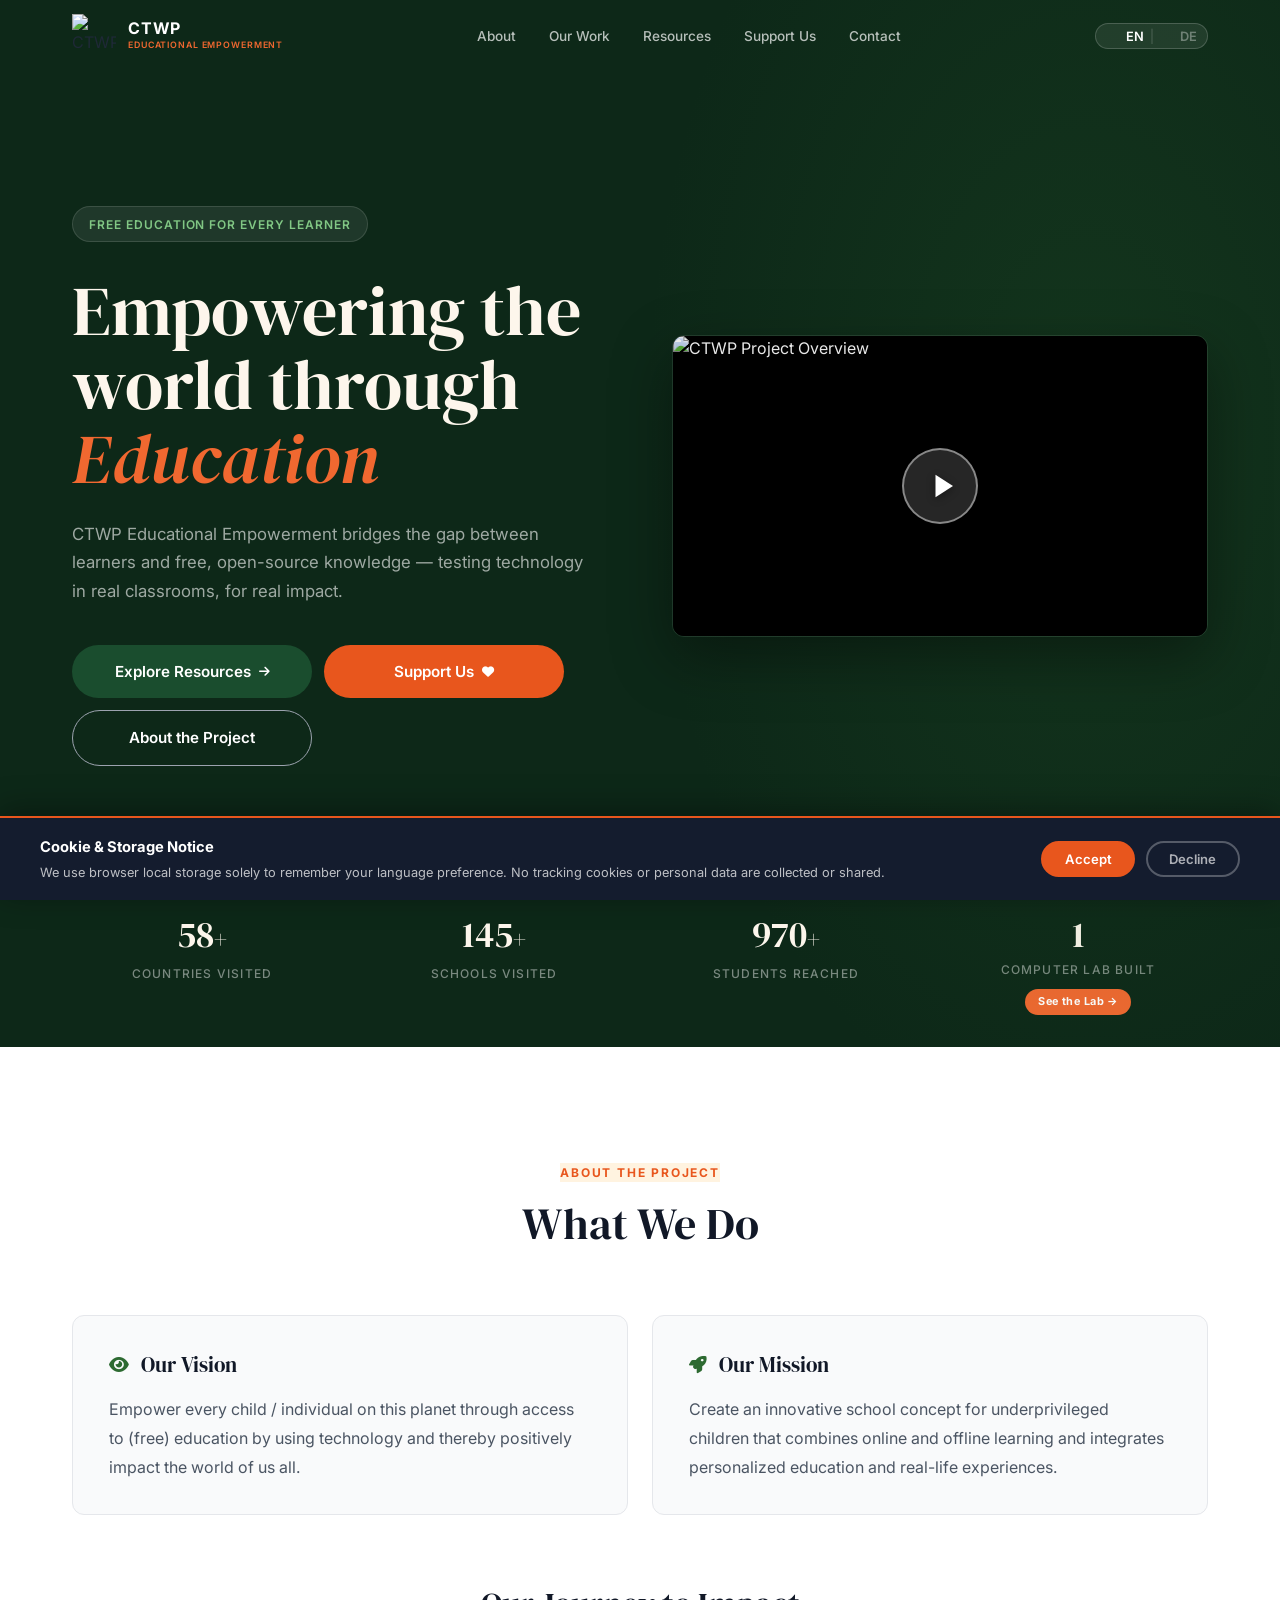
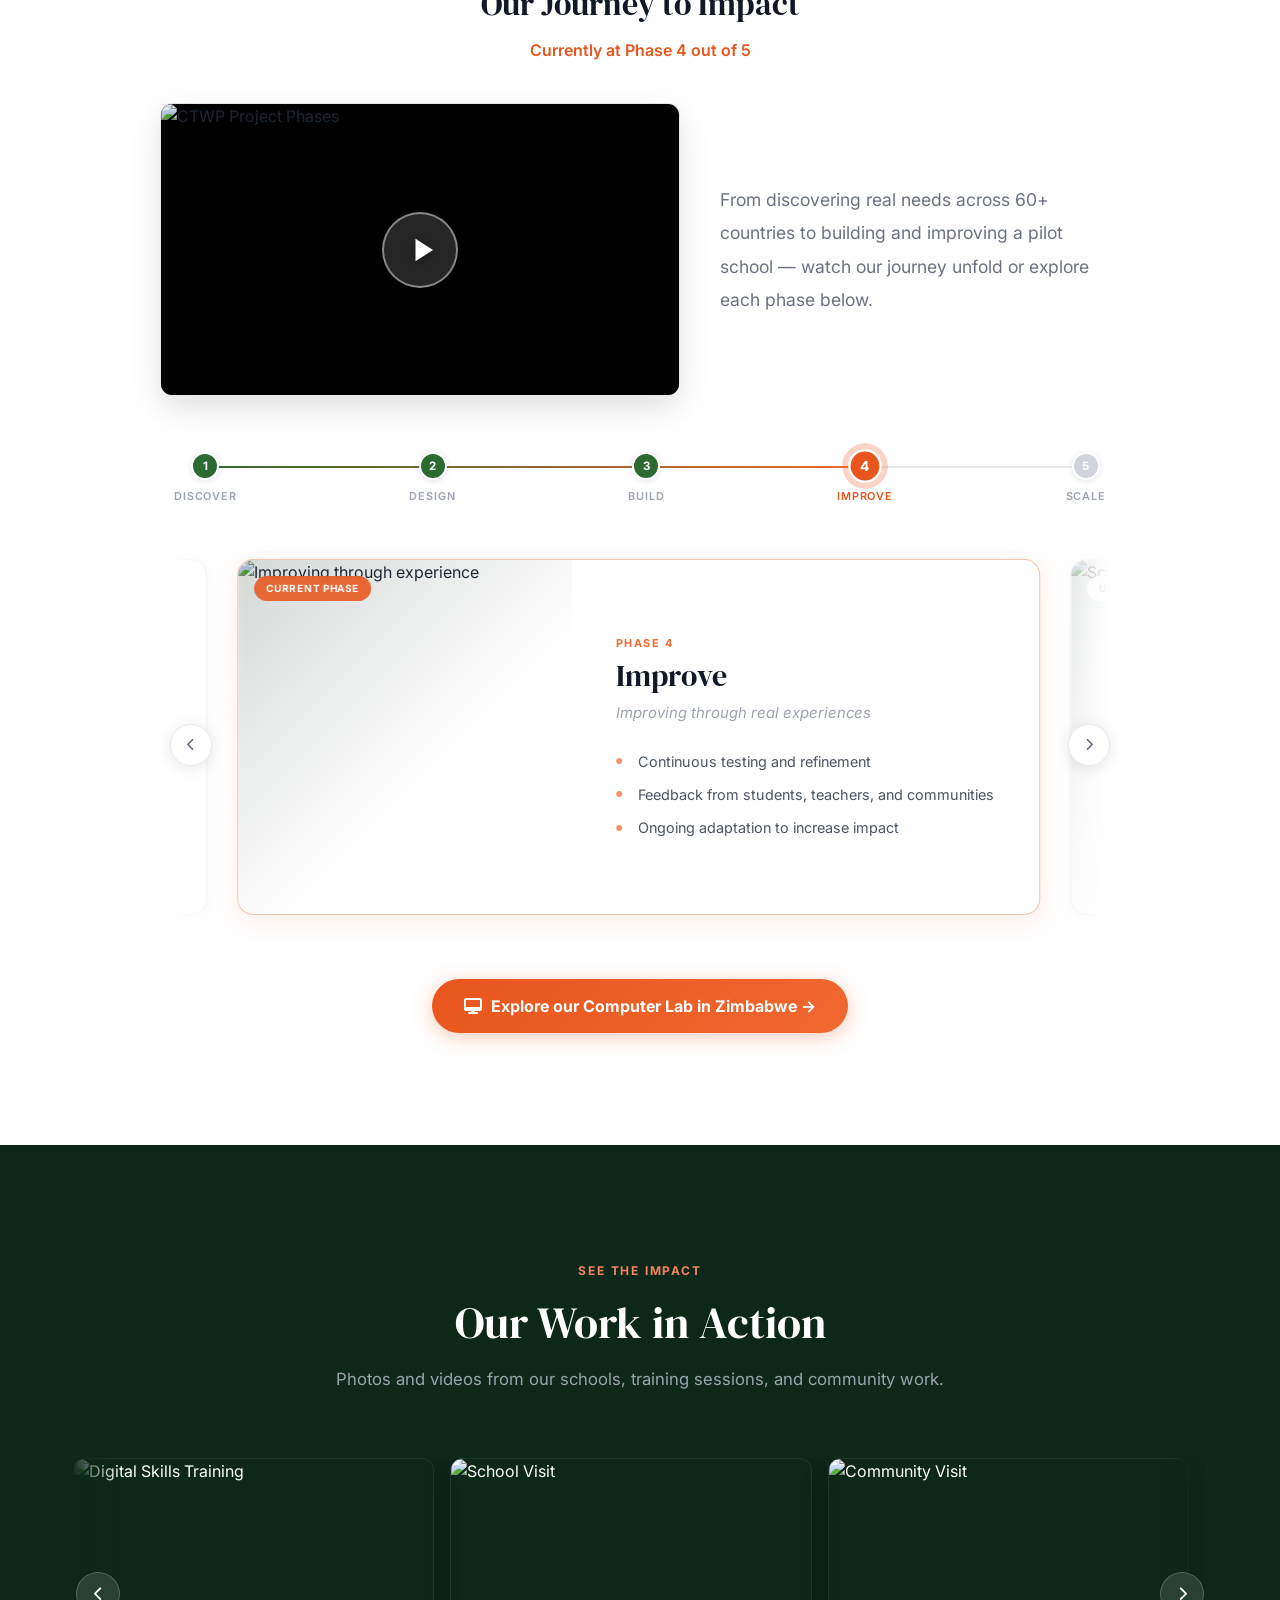
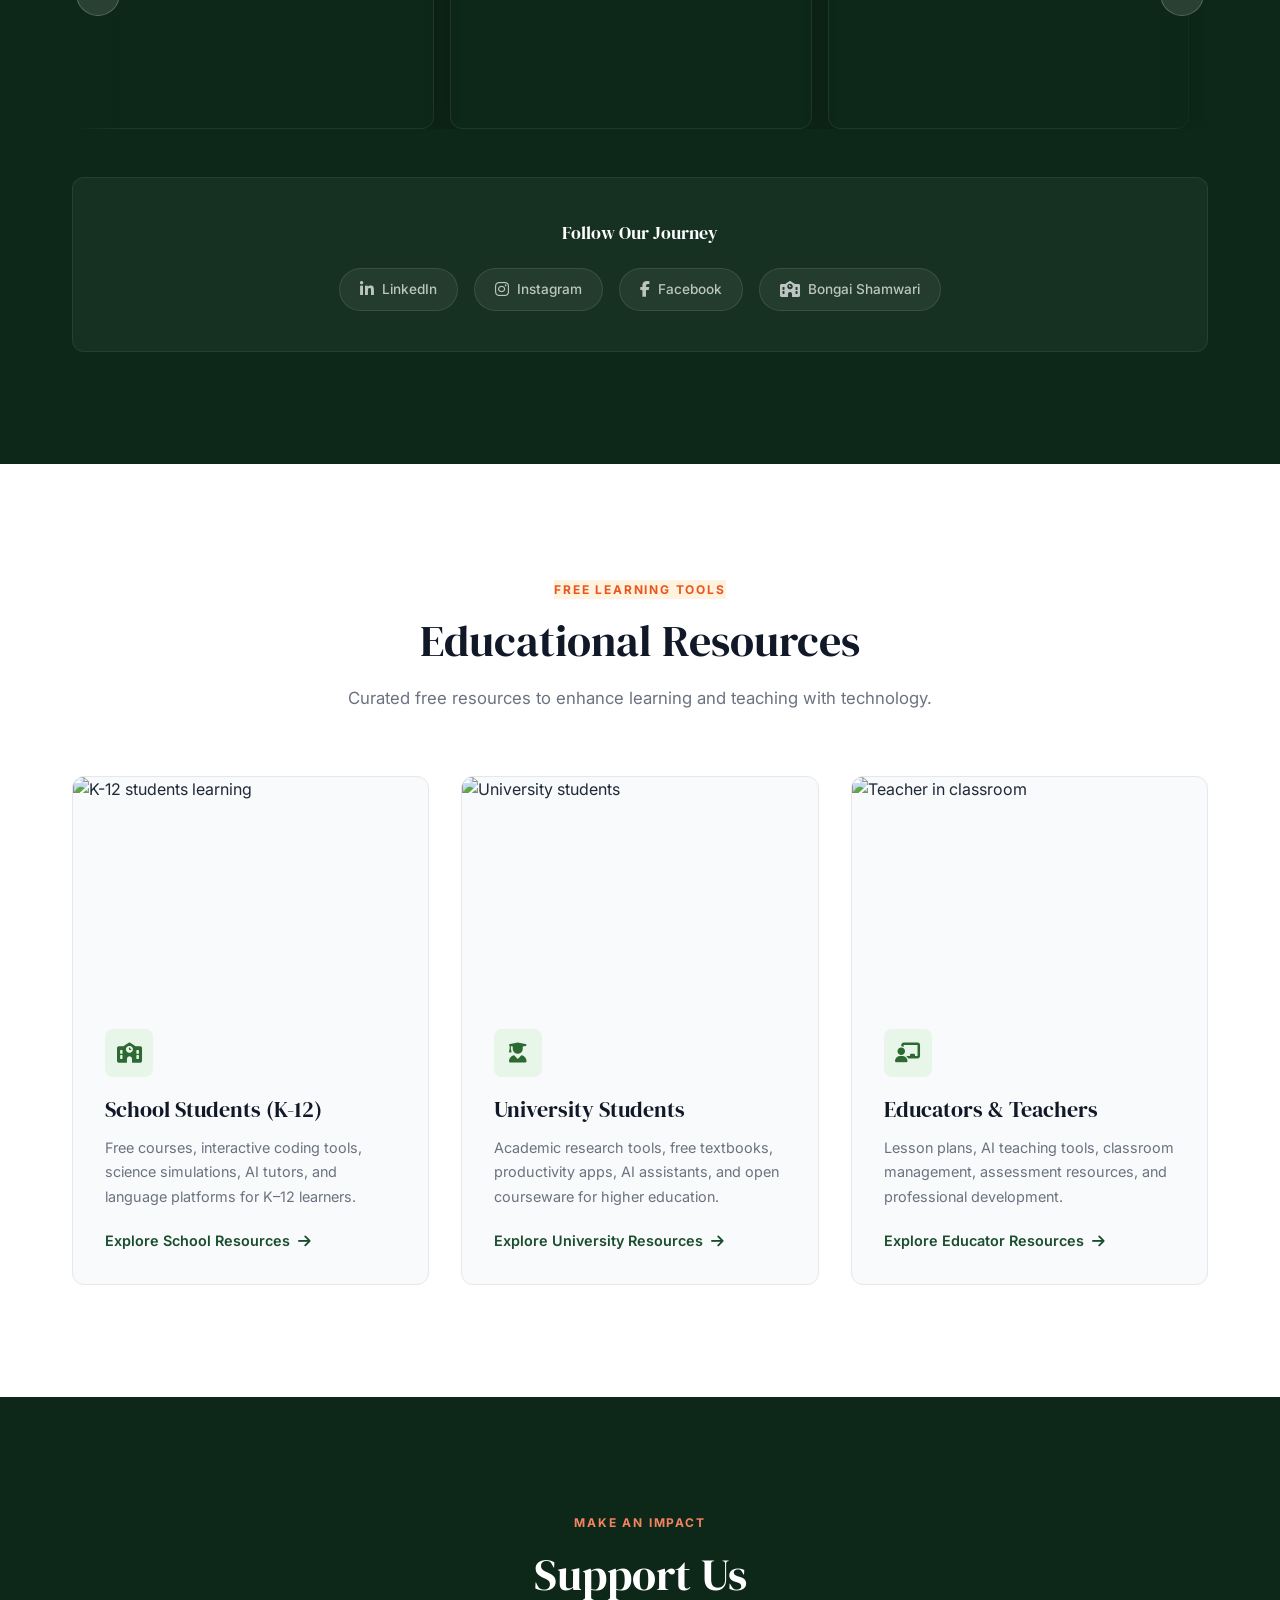
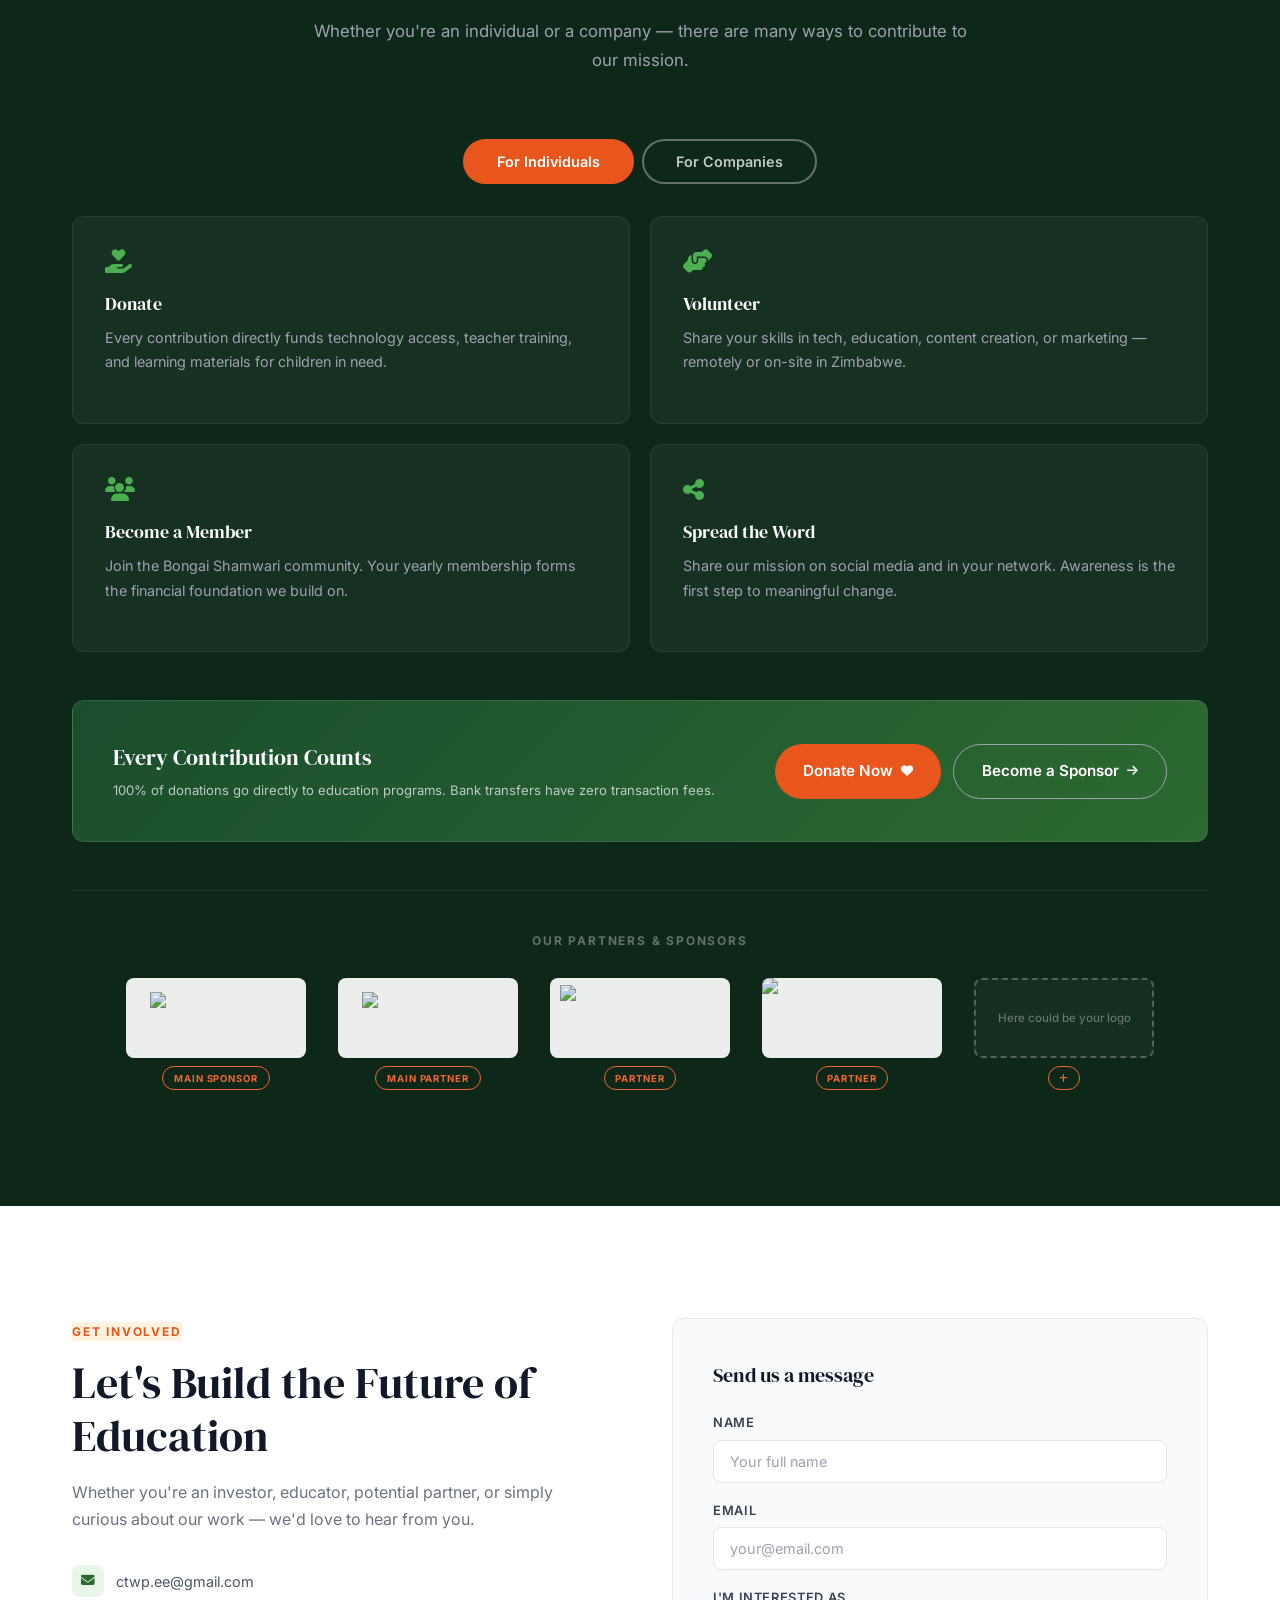
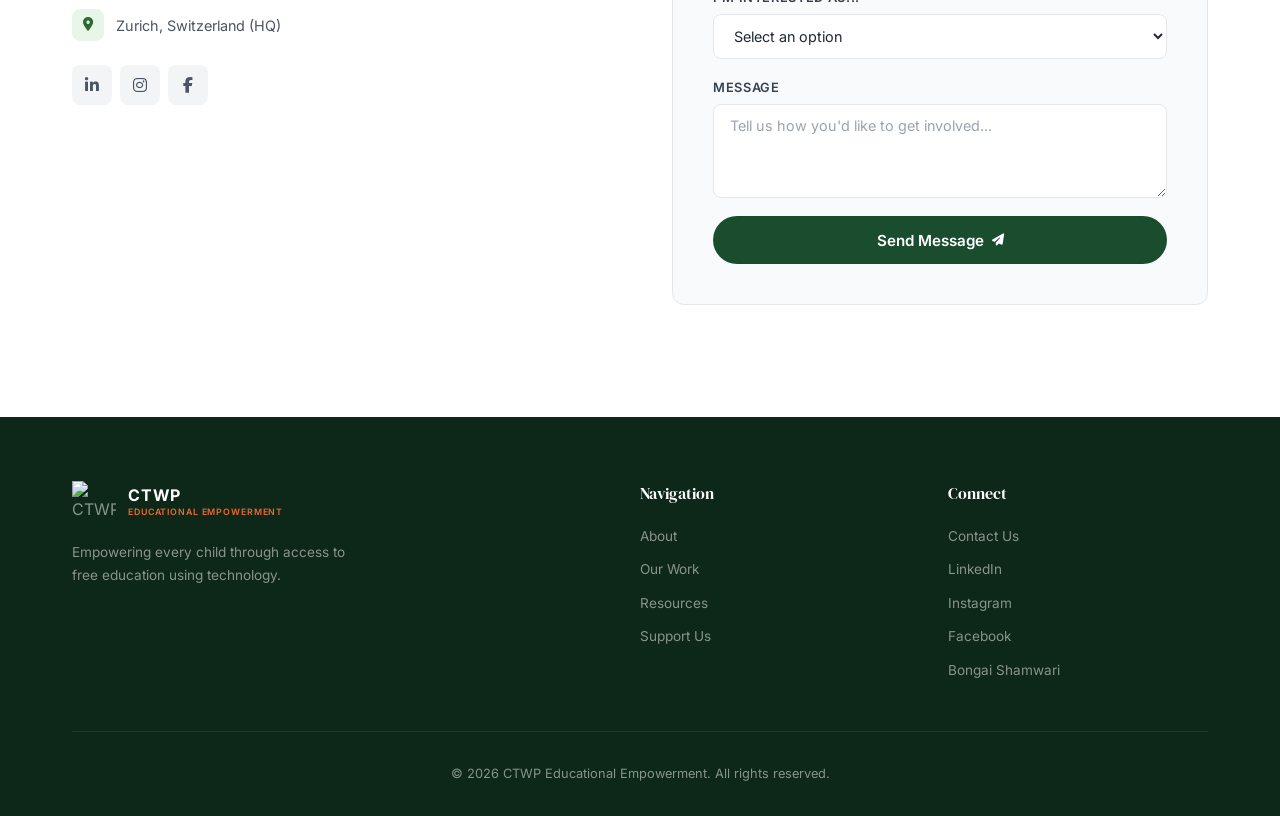
==== commit cf2ca0ad: "Fix stat CTA white text; unify Phase 3 btn text with banner - .stat-cta: color changed from dark to " ====
--- a/index.html
+++ b/index.html
@@ -17,7 +17,7 @@
   <link rel="dns-prefetch" href="https://i.ytimg.com">
 
   <!-- Critical CSS (blocking) -->
-  <link rel="stylesheet" href="assets/css/style.css?v=8">
+  <link rel="stylesheet" href="assets/css/style.css?v=10">
 
   <!-- Non-render-blocking: Google Fonts -->
   <link rel="preload" as="style" href="https://fonts.googleapis.com/css2?family=DM+Serif+Display:ital@0;1&family=Inter:wght@300;400;500;600;700&display=swap" onload="this.onload=null;this.rel='stylesheet'">
@@ -266,6 +266,7 @@
                     <li data-i18n="phase3.li2">Safe and inspiring learning environment created</li>
                     <li data-i18n="phase3.li3">Model tested in everyday school life</li>
                   </ul>
+                  <a href="lab.html" class="phase-lab-btn"><i class="fas fa-desktop"></i> <span data-i18n="lab.banner">Explore our Computer Lab in Zimbabwe →</span></a>
                 </div>
               </div>
               <div class="phase-slide phase-active" data-phase="4">
@@ -305,6 +306,9 @@
           <button class="slider-arrow slider-next" id="phaseNext" aria-label="Next phase">
             <i class="fas fa-chevron-right"></i>
           </button>
+        </div>
+        <div class="phase-lab-banner" data-animate="fade-up">
+          <a href="lab.html"><i class="fas fa-desktop"></i> <span data-i18n="lab.banner">Explore our Computer Lab in Zimbabwe →</span></a>
         </div>
       </div>
     </div>
--- a/assets/css/style.css
+++ b/assets/css/style.css
@@ -444,12 +444,62 @@
 .stat-item-link:hover .stat-number,
 .stat-item-link:hover .stat-plus { color: var(--orange-400); }
 .stat-cta {
-  display: block;
-  font-size: 0.7rem;
-  color: var(--orange-400);
-  margin-top: 0.4rem;
+  display: inline-block;
+  font-size: 0.68rem;
+  color: #ffffff;
+  background: var(--orange-400);
+  margin-top: 0.6rem;
+  font-weight: 700;
+  letter-spacing: 0.04em;
+  padding: 0.28rem 0.8rem;
+  border-radius: var(--radius-full);
+  transition: background var(--transition), transform var(--transition);
+}
+.stat-item-link:hover .stat-cta {
+  background: #f7903c;
+  transform: translateY(-1px);
+}
+/* Phase 3 lab button */
+.phase-lab-btn {
+  display: inline-flex;
+  align-items: center;
+  gap: 0.4rem;
+  margin-top: 1.25rem;
+  background: var(--orange-500);
+  color: var(--white);
+  font-size: 0.85rem;
   font-weight: 600;
-  letter-spacing: 0.05em;
+  padding: 0.6rem 1.25rem;
+  border-radius: var(--radius-full);
+  transition: background var(--transition), transform var(--transition);
+  text-decoration: none;
+}
+.phase-lab-btn:hover {
+  background: var(--orange-400);
+  transform: translateY(-1px);
+}
+/* Below-slider lab banner */
+.phase-lab-banner {
+  text-align: center;
+  margin-top: 2.5rem;
+}
+.phase-lab-banner a {
+  display: inline-flex;
+  align-items: center;
+  gap: 0.6rem;
+  background: linear-gradient(135deg, var(--orange-500), var(--orange-400));
+  color: var(--white);
+  font-weight: 700;
+  font-size: 1rem;
+  padding: 0.9rem 2rem;
+  border-radius: var(--radius-full);
+  text-decoration: none;
+  transition: transform var(--transition), box-shadow var(--transition);
+  box-shadow: 0 4px 20px rgba(240, 104, 48, 0.35);
+}
+.phase-lab-banner a:hover {
+  transform: translateY(-2px);
+  box-shadow: 0 8px 28px rgba(240, 104, 48, 0.5);
 }
 
 /* ---------- About ---------- */
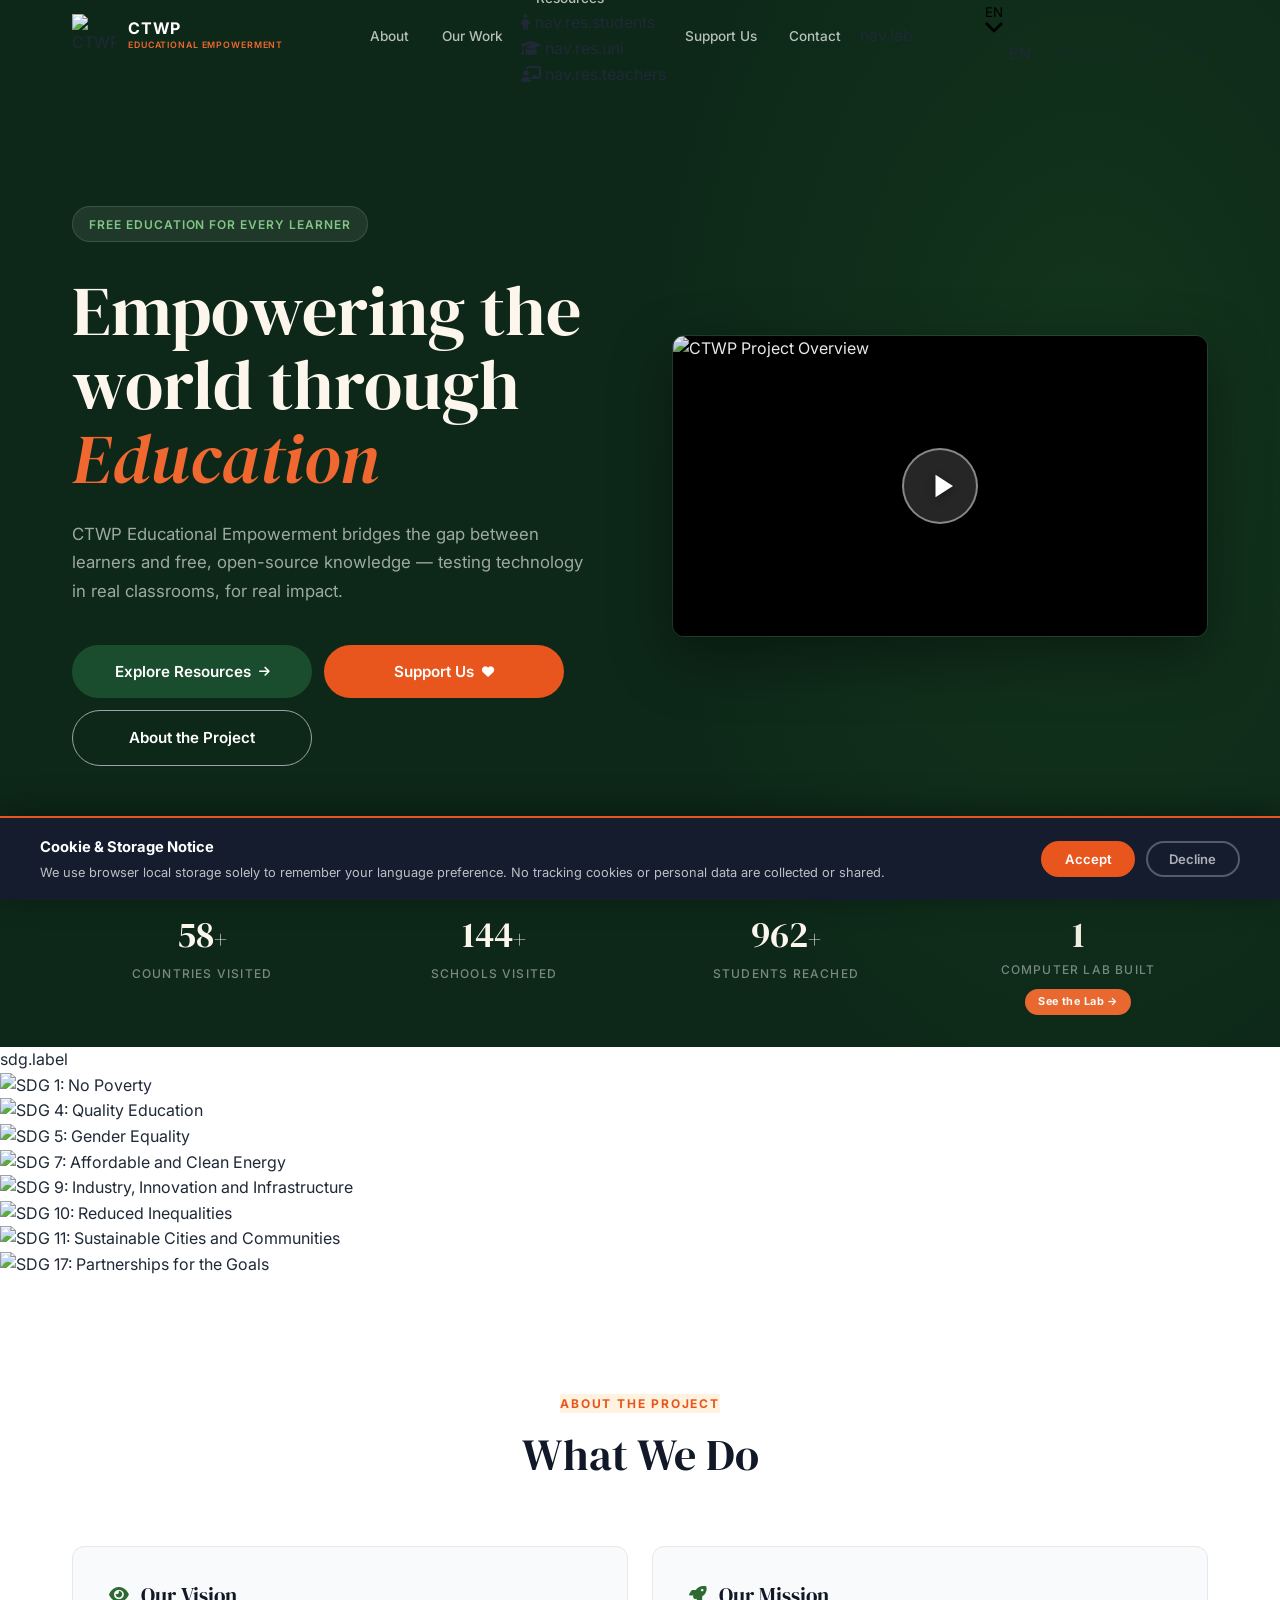
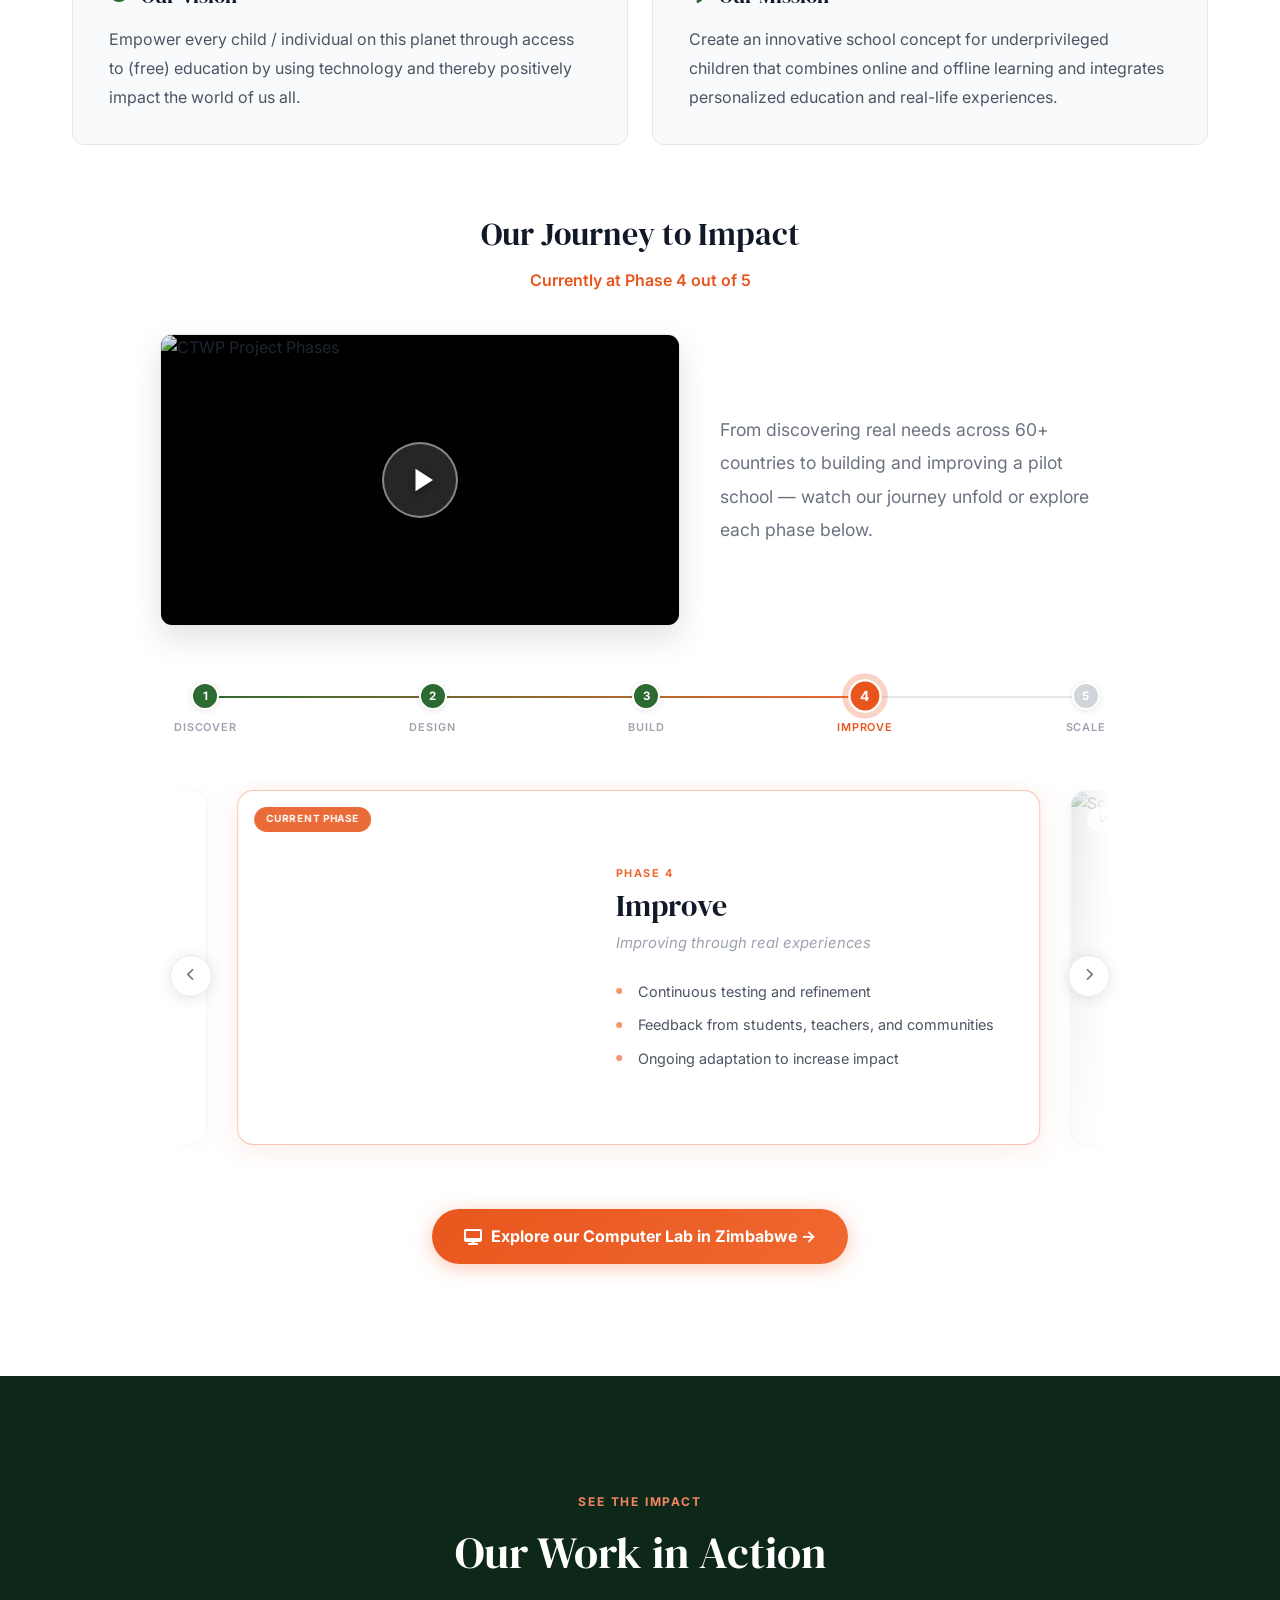
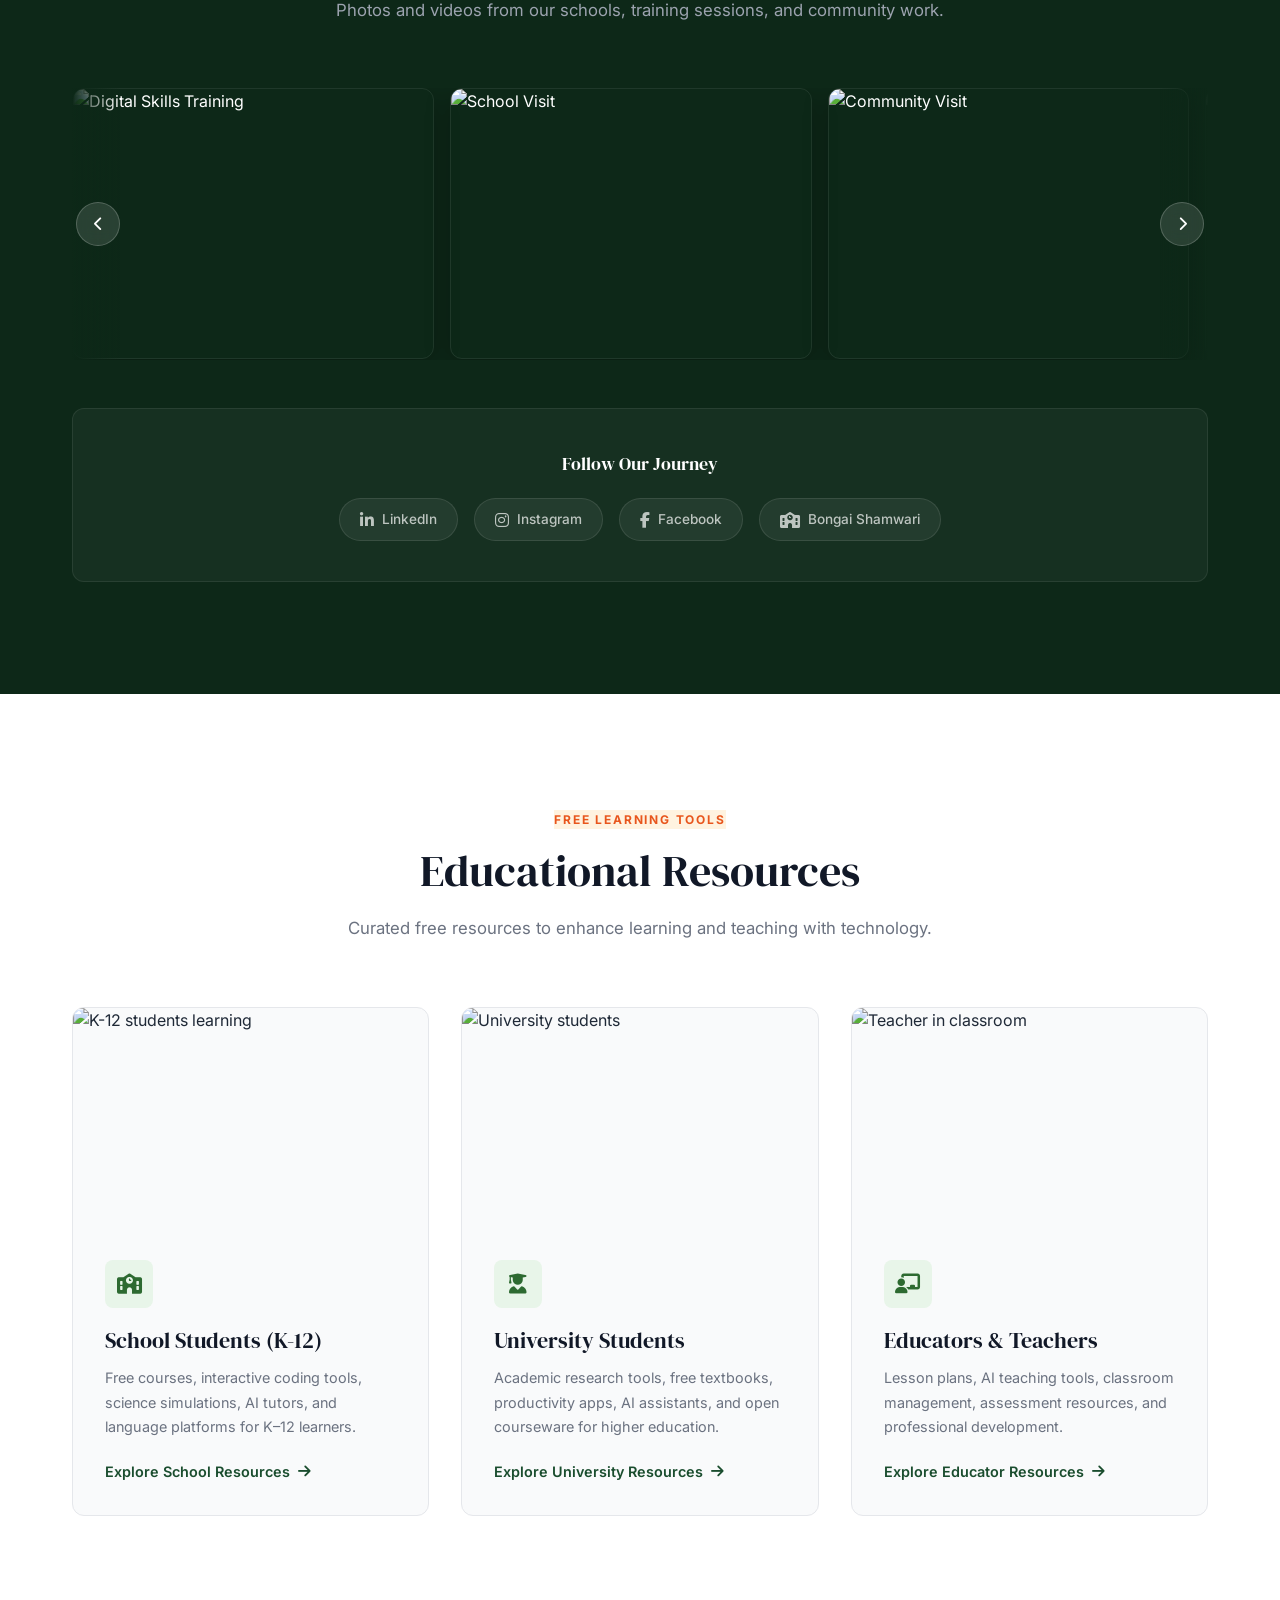
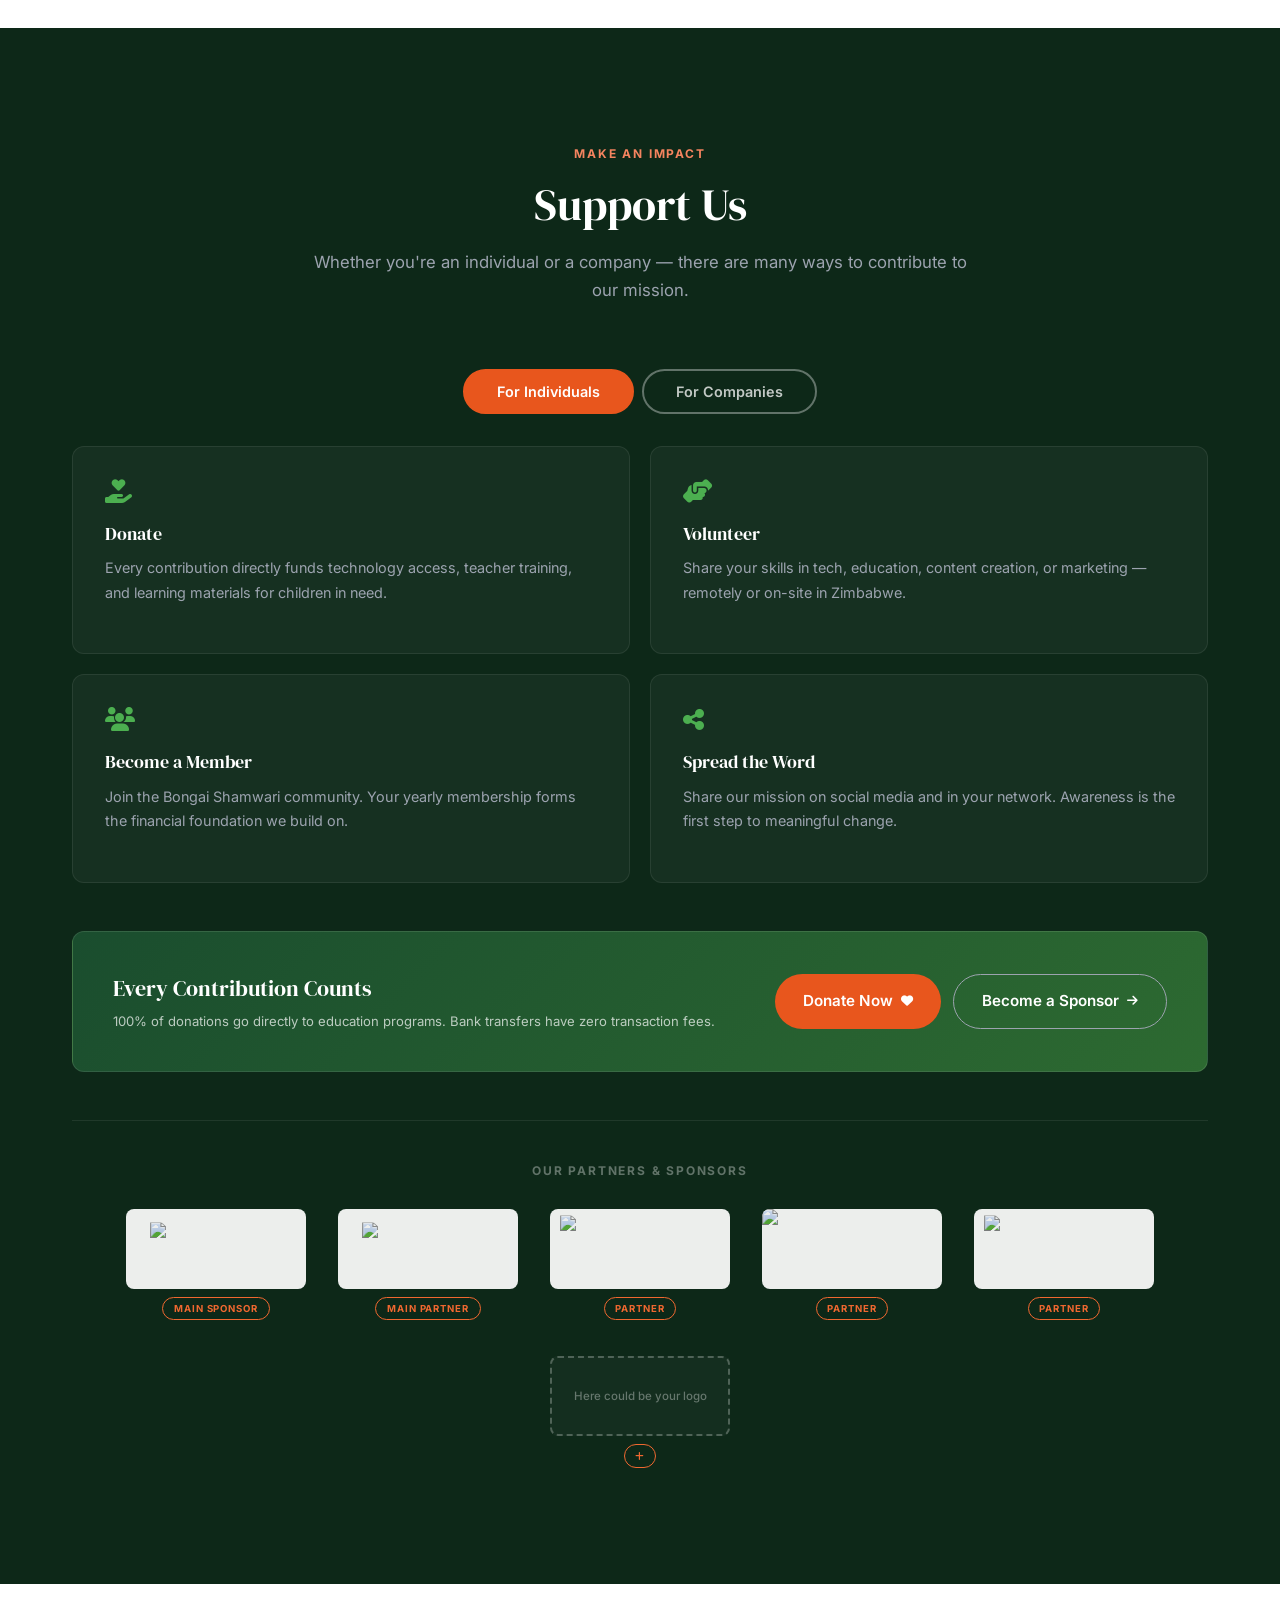
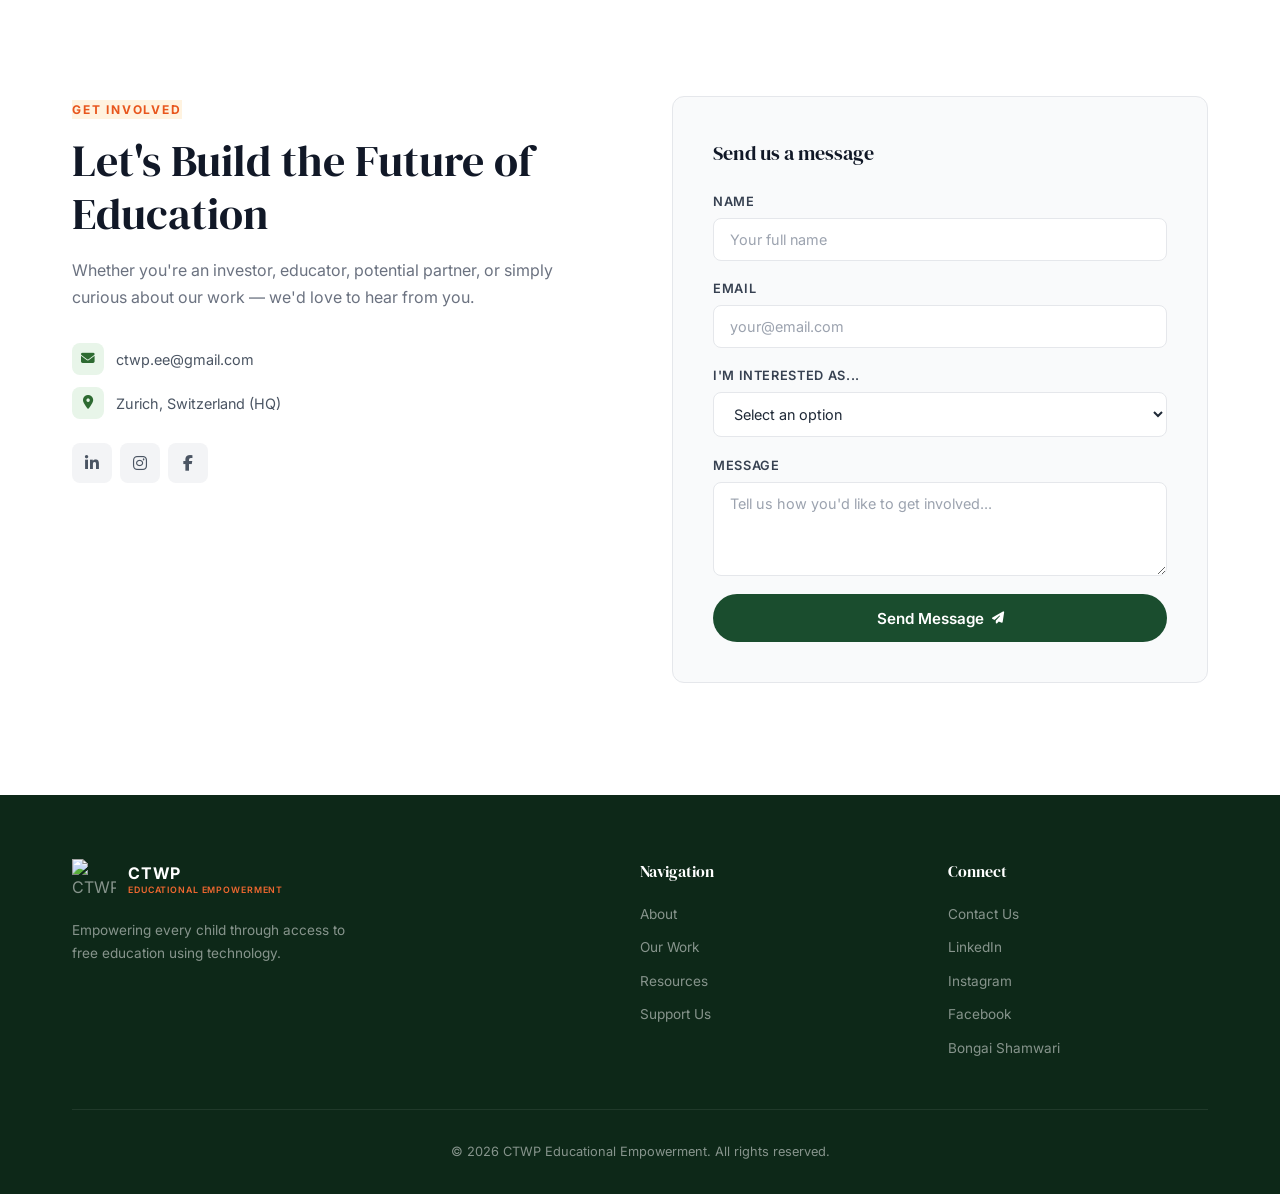
==== commit 1d02b6b3: "Partners: add Kasupe (Malawi children's charity) to the sponsors lane New Partner entry linking to k" ====
--- a/index.html
+++ b/index.html
@@ -3,21 +3,81 @@
 <head>
   <meta charset="UTF-8">
   <meta name="viewport" content="width=device-width, initial-scale=1.0">
-  <meta name="description" content="CTWP Educational Empowerment - Empowering the world through free education and technology.">
-  <meta name="keywords" content="education, empowerment, technology, free education, Africa, teachers, students, CTWP">
+  <meta name="description" content="CTWP Educational Empowerment offers free, curated learning resources for K–12 students, teachers, and university students — and builds computer labs for children in Zimbabwe and across Africa.">
+  <meta name="keywords" content="free educational resources, education Africa, CTWP educational empowerment, digital education Zimbabwe, free learning resources, NGO education, teacher resources, student resources">
   <meta name="author" content="CTWP Educational Empowerment">
-  <title>CTWP - Educational Empowerment</title>
+  <meta name="robots" content="index, follow, max-snippet:-1, max-image-preview:large">
+  <title>CTWP Educational Empowerment | Free Learning Resources for Students &amp; Teachers</title>
+  <!-- Canonical + Sitemap -->
+  <link rel="canonical" href="https://www.ctwp-education.eu.org/">
+  <link rel="sitemap" type="application/xml" href="/sitemap.xml">
+  <!-- Open Graph -->
+  <meta property="og:type" content="website">
+  <meta property="og:url" content="https://www.ctwp-education.eu.org/">
+  <meta property="og:site_name" content="CTWP Educational Empowerment">
+  <meta property="og:title" content="CTWP Educational Empowerment | Free Learning Resources for Students &amp; Teachers">
+  <meta property="og:description" content="Free curated learning resources for K–12 students, teachers, and university students — plus digital education projects in underserved communities across Africa.">
+  <meta property="og:image" content="https://www.ctwp-education.eu.org/assets/images/Malawi_Salima_Classroom.webp">
+  <meta property="og:image:width" content="1200">
+  <meta property="og:image:height" content="630">
+  <meta property="og:locale" content="en_US">
+  <meta property="og:locale:alternate" content="de_DE">
+  <meta property="og:locale:alternate" content="es_ES">
+  <meta property="og:locale:alternate" content="pt_BR">
+  <meta property="og:locale:alternate" content="fr_FR">
+  <link rel="alternate" hreflang="en" href="https://www.ctwp-education.eu.org/">
+  <link rel="alternate" hreflang="de" href="https://www.ctwp-education.eu.org/">
+  <link rel="alternate" hreflang="es" href="https://www.ctwp-education.eu.org/">
+  <link rel="alternate" hreflang="pt-BR" href="https://www.ctwp-education.eu.org/">
+  <link rel="alternate" hreflang="fr" href="https://www.ctwp-education.eu.org/">
+  <link rel="alternate" hreflang="x-default" href="https://www.ctwp-education.eu.org/">
+  <!-- Twitter Card -->
+  <meta name="twitter:card" content="summary_large_image">
+  <meta name="twitter:title" content="CTWP Educational Empowerment | Free Learning Resources">
+  <meta name="twitter:description" content="Free curated learning resources for K–12 students, teachers, and university students — plus digital education projects in Africa.">
+  <meta name="twitter:image" content="https://www.ctwp-education.eu.org/assets/images/Malawi_Salima_Classroom.webp">
+  <meta name="theme-color" content="#0d2818">
+  <!-- JSON-LD: Organization -->
+  <script type="application/ld+json">
+  {
+    "@context": "https://schema.org",
+    "@type": "NGO",
+    "name": "CTWP Educational Empowerment",
+    "url": "https://www.ctwp-education.eu.org/",
+    "logo": "https://www.ctwp-education.eu.org/assets/images/Logos/ctwp%20logo%20round.webp",
+    "description": "CTWP Educational Empowerment provides free educational resources for students and teachers worldwide, and builds digital learning infrastructure in underserved communities.",
+    "foundingLocation": {"@type": "Place", "name": "Basel, Switzerland"},
+    "areaServed": "Worldwide",
+    "inLanguage": ["en", "de", "es", "pt", "fr"],
+    "sameAs": [
+      "https://ch.linkedin.com/company/ctwp-educational-empowerment",
+      "https://www.instagram.com/ctwp_educationalempowerment/",
+      "https://www.facebook.com/profile.php?id=100091277141645"
+    ],
+    "knowsAbout": ["Digital Education", "Free Learning Resources", "Educational Technology", "Africa Development"],
+    "hasOfferCatalog": {
+      "@type": "OfferCatalog",
+      "name": "Free Educational Resources",
+      "itemListElement": [
+        {"@type": "Offer", "itemOffered": {"@type": "Course", "name": "K–12 Student Resources", "url": "https://www.ctwp-education.eu.org/students.html"}},
+        {"@type": "Offer", "itemOffered": {"@type": "Course", "name": "Teacher Resources", "url": "https://www.ctwp-education.eu.org/teachers.html"}},
+        {"@type": "Offer", "itemOffered": {"@type": "Course", "name": "University Student Resources", "url": "https://www.ctwp-education.eu.org/university.html"}}
+      ]
+    }
+  }
+  </script>
   <!-- DNS / Preconnect -->
   <link rel="preconnect" href="https://fonts.googleapis.com">
   <link rel="preconnect" href="https://fonts.gstatic.com" crossorigin>
   <link rel="preconnect" href="https://images.unsplash.com">
   <link rel="preconnect" href="https://cdnjs.cloudflare.com">
   <link rel="preconnect" href="https://cdn.jsdelivr.net">
+  <link rel="preconnect" href="https://sdgs.un.org">
   <link rel="dns-prefetch" href="https://www.youtube-nocookie.com">
   <link rel="dns-prefetch" href="https://i.ytimg.com">
 
   <!-- Critical CSS (blocking) -->
-  <link rel="stylesheet" href="assets/css/style.css?v=10">
+  <link rel="stylesheet" href="assets/css/style.css?v=26">
 
   <!-- Non-render-blocking: Google Fonts -->
   <link rel="preload" as="style" href="https://fonts.googleapis.com/css2?family=DM+Serif+Display:ital@0;1&family=Inter:wght@300;400;500;600;700&display=swap" onload="this.onload=null;this.rel='stylesheet'">
@@ -66,11 +126,19 @@
       <ul class="nav-links" id="navLinks">
         <li><a href="#about" class="nav-link" data-i18n="nav.about">About</a></li>
         <li><a href="#gallery" class="nav-link" data-i18n="nav.work">Our Work</a></li>
-        <li><a href="#resources" class="nav-link" data-i18n="nav.resources">Resources</a></li>
+        <li class="nav-dropdown">
+          <a href="#resources" class="nav-link nav-link-has-dropdown" data-i18n="nav.resources">Resources <i class="fas fa-chevron-down"></i></a>
+          <ul class="nav-dropdown-menu">
+            <li><a href="students.html"><i class="fas fa-child"></i> <span data-i18n="nav.res.students">K–12 Students</span></a></li>
+            <li><a href="university.html"><i class="fas fa-graduation-cap"></i> <span data-i18n="nav.res.uni">University</span></a></li>
+            <li><a href="teachers.html"><i class="fas fa-chalkboard-teacher"></i> <span data-i18n="nav.res.teachers">Teachers</span></a></li>
+          </ul>
+        </li>
         <li><a href="#support" class="nav-link" data-i18n="nav.support">Support Us</a></li>
         <li><a href="#contact" class="nav-link" data-i18n="nav.contact">Contact</a></li>
+        <li><a href="lab.html" class="nav-btn-lab" data-i18n="nav.lab">Our Lab</a></li>
       </ul>
-      <button id="langToggle" class="lang-toggle"><span class="lang-opt" data-lang="en"><span class="fi fi-us"></span> EN</span><span class="lang-sep">|</span><span class="lang-opt" data-lang="de"><span class="fi fi-de"></span> DE</span></button>
+      <div id="langToggle" class="lang-switcher"><button class="lang-trigger" aria-haspopup="true" aria-expanded="false"><span class="fi fi-us lang-trigger-flag"></span><span class="lang-trigger-code">EN</span><svg class="lang-arrow" viewBox="0 0 10 6" fill="none" xmlns="http://www.w3.org/2000/svg"><path d="M1 1l4 4 4-4" stroke="currentColor" stroke-width="1.5" stroke-linecap="round" stroke-linejoin="round"/></svg></button><div class="lang-dropdown"><span class="lang-opt" data-lang="en"><span class="fi fi-us"></span> EN</span><span class="lang-opt" data-lang="de"><span class="fi fi-de"></span> DE</span><span class="lang-opt" data-lang="es"><span class="fi fi-es"></span> ES</span><span class="lang-opt" data-lang="pt"><span class="fi fi-br"></span> PT</span><span class="lang-opt" data-lang="fr"><span class="fi fi-fr"></span> FR</span></div></div>
       <button class="hamburger" id="hamburger" aria-label="Toggle navigation">
         <span></span><span></span><span></span>
       </button>
@@ -82,9 +150,16 @@
     <ul class="mobile-nav-links">
       <li><a href="#about" class="mobile-link" data-i18n="nav.about">About</a></li>
       <li><a href="#gallery" class="mobile-link" data-i18n="nav.work">Our Work</a></li>
-      <li><a href="#resources" class="mobile-link" data-i18n="nav.resources">Resources</a></li>
+      <li><a href="#resources" class="mobile-link" data-i18n="nav.resources">Resources</a>
+        <ul class="mobile-sub-links">
+          <li><a href="students.html" class="mobile-sub-link" data-i18n="nav.res.students">K–12 Students</a></li>
+          <li><a href="university.html" class="mobile-sub-link" data-i18n="nav.res.uni">University</a></li>
+          <li><a href="teachers.html" class="mobile-sub-link" data-i18n="nav.res.teachers">Teachers</a></li>
+        </ul>
+      </li>
       <li><a href="#support" class="mobile-link" data-i18n="nav.support">Support Us</a></li>
       <li><a href="#contact" class="mobile-link" data-i18n="nav.contact">Contact</a></li>
+      <li><a href="lab.html" class="nav-btn-lab" data-i18n="nav.lab">Our Lab</a></li>
     </ul>
   </div>
 
@@ -148,6 +223,19 @@
       </div>
     </div>
   </section>
+  <div class="sdg-band">
+    <span class="sdg-band-label" data-i18n="sdg.label">UN SDGs We Support</span>
+    <div class="sdg-icons">
+      <a href="https://sdgs.un.org/goals/goal1" target="_blank" rel="noopener noreferrer" title="SDG 1: No Poverty"><img src="https://sdgs.un.org/sites/default/files/goals/E_SDG_Icons-01.jpg" alt="SDG 1: No Poverty" loading="lazy"></a>
+      <a href="https://sdgs.un.org/goals/goal4" target="_blank" rel="noopener noreferrer" title="SDG 4: Quality Education"><img src="https://sdgs.un.org/sites/default/files/goals/E_SDG_Icons-04.jpg" alt="SDG 4: Quality Education" loading="lazy"></a>
+      <a href="https://sdgs.un.org/goals/goal5" target="_blank" rel="noopener noreferrer" title="SDG 5: Gender Equality"><img src="https://sdgs.un.org/sites/default/files/goals/E_SDG_Icons-05.jpg" alt="SDG 5: Gender Equality" loading="lazy"></a>
+      <a href="https://sdgs.un.org/goals/goal7" target="_blank" rel="noopener noreferrer" title="SDG 7: Affordable and Clean Energy"><img src="https://sdgs.un.org/sites/default/files/goals/E_SDG_Icons-07.jpg" alt="SDG 7: Affordable and Clean Energy" loading="lazy"></a>
+      <a href="https://sdgs.un.org/goals/goal9" target="_blank" rel="noopener noreferrer" title="SDG 9: Industry, Innovation and Infrastructure"><img src="https://sdgs.un.org/sites/default/files/goals/E_SDG_Icons-09.jpg" alt="SDG 9: Industry, Innovation and Infrastructure" loading="lazy"></a>
+      <a href="https://sdgs.un.org/goals/goal10" target="_blank" rel="noopener noreferrer" title="SDG 10: Reduced Inequalities"><img src="https://sdgs.un.org/sites/default/files/goals/E_SDG_Icons-10.jpg" alt="SDG 10: Reduced Inequalities" loading="lazy"></a>
+      <a href="https://sdgs.un.org/goals/goal11" target="_blank" rel="noopener noreferrer" title="SDG 11: Sustainable Cities and Communities"><img src="https://sdgs.un.org/sites/default/files/goals/E_SDG_Icons-11.jpg" alt="SDG 11: Sustainable Cities and Communities" loading="lazy"></a>
+      <a href="https://sdgs.un.org/goals/goal17" target="_blank" rel="noopener noreferrer" title="SDG 17: Partnerships for the Goals"><img src="https://sdgs.un.org/sites/default/files/goals/E_SDG_Icons-17.jpg" alt="SDG 17: Partnerships for the Goals" loading="lazy"></a>
+    </div>
+  </div>
 
   <!-- About Section -->
   <section id="about" class="section">
@@ -224,9 +312,9 @@
                   <h4 data-i18n="phase1.title">Discover</h4>
                   <p class="phase-tagline" data-i18n="phase1.tagline">Understanding real needs before creating solutions</p>
                   <ul>
-                    <li data-i18n="phase1.li1">150+ schools and universities visited across 60+ countries</li>
-                    <li data-i18n="phase1.li2">Teachers and students trained in digital learning and AI tools</li>
-                    <li data-i18n="phase1.li3">Global courses completed on pedagogy, learning science, and edtech</li>
+                    <li data-i18n="phase1.li1">Visited 150+ schools and universities across 60+ countries</li>
+                    <li data-i18n="phase1.li2">Trained teachers and students in digital learning and AI tools</li>
+                    <li data-i18n="phase1.li3">Completed education and training in pedagogy, learning science, and edtech</li>
                   </ul>
                 </div>
               </div>
@@ -244,17 +332,15 @@
                   <h4 data-i18n="phase2.title">Design</h4>
                   <p class="phase-tagline" data-i18n="phase2.tagline">Turning insights into a powerful learning model</p>
                   <ul>
-                    <li data-i18n="phase2.li1">Built a future-ready school concept (Prototype / MVP)</li>
-                    <li data-i18n="phase2.li2">Combined online + offline learning experiences</li>
+                    <li data-i18n="phase2.li1">Built a future-ready school concept</li>
+                    <li data-i18n="phase2.li2">Combined online and offline learning experiences</li>
                     <li data-i18n="phase2.li3">Focused on personalized learning and real-life skills</li>
                   </ul>
                 </div>
               </div>
               <div class="phase-slide phase-completed" data-phase="3">
-                <div class="phase-slide-media">
-                  <video autoplay muted loop playsinline style="width:100%;height:100%;object-fit:cover;position:absolute;inset:0;">
-                    <source src="assets/images/VID-20260209-WA0001.mp4" type="video/mp4">
-                  </video>
+                <div class="phase-slide-img">
+                  <img src="assets/images/Computer Lab/mission.webp" alt="Pilot school built in Zimbabwe" loading="lazy">
                   <div class="phase-badge" data-i18n="badge.completed">Completed</div>
                 </div>
                 <div class="phase-slide-content">
@@ -262,16 +348,18 @@
                   <h4 data-i18n="phase3.title">Build</h4>
                   <p class="phase-tagline" data-i18n="phase3.tagline">From vision to real-world impact</p>
                   <ul>
-                    <li data-i18n="phase3.li1">Pilot school launched</li>
-                    <li data-i18n="phase3.li2">Safe and inspiring learning environment created</li>
-                    <li data-i18n="phase3.li3">Model tested in everyday school life</li>
+                    <li data-i18n="phase3.li1">Launched our pilot school</li>
+                    <li data-i18n="phase3.li2">Created a safe and inspiring learning environment</li>
+                    <li data-i18n="phase3.li3">Tested the model in everyday school life</li>
                   </ul>
                   <a href="lab.html" class="phase-lab-btn"><i class="fas fa-desktop"></i> <span data-i18n="lab.banner">Explore our Computer Lab in Zimbabwe →</span></a>
                 </div>
               </div>
               <div class="phase-slide phase-active" data-phase="4">
-                <div class="phase-slide-img">
-                  <img src="assets/images/Computer Lab/mission.webp" alt="Improving through experience" loading="lazy">
+                <div class="phase-slide-media">
+                  <video autoplay muted loop playsinline class="hero-video-fill">
+                    <source src="assets/images/VID-20260209-WA0001.mp4" type="video/mp4">
+                  </video>
                   <div class="phase-badge" data-i18n="badge.current">Current Phase</div>
                 </div>
                 <div class="phase-slide-content">
@@ -279,9 +367,9 @@
                   <h4 data-i18n="phase4.title">Improve</h4>
                   <p class="phase-tagline" data-i18n="phase4.tagline">Improving through real experiences</p>
                   <ul>
-                    <li data-i18n="phase4.li1">Continuous testing and refinement</li>
-                    <li data-i18n="phase4.li2">Feedback from students, teachers, and communities</li>
-                    <li data-i18n="phase4.li3">Ongoing adaptation to increase impact</li>
+                    <li data-i18n="phase4.li1">Continuously testing and refining the model</li>
+                    <li data-i18n="phase4.li2">Gathering feedback from students, teachers, and communities</li>
+                    <li data-i18n="phase4.li3">Adapting the model to increase impact</li>
                   </ul>
                 </div>
               </div>
@@ -295,9 +383,9 @@
                   <h4 data-i18n="phase5.title">Scale</h4>
                   <p class="phase-tagline" data-i18n="phase5.tagline">Scaling what works to reach more children</p>
                   <ul>
-                    <li data-i18n="phase5.li1">Strategic partnerships with schools and organizations</li>
-                    <li data-i18n="phase5.li2">Model prepared for replication globally</li>
-                    <li data-i18n="phase5.li3">Expanding access to meaningful education</li>
+                    <li data-i18n="phase5.li1">Build strategic partnerships with schools and organizations</li>
+                    <li data-i18n="phase5.li2">Prepare the model for global replication</li>
+                    <li data-i18n="phase5.li3">Expand access to meaningful education worldwide</li>
                   </ul>
                 </div>
               </div>
@@ -359,16 +447,16 @@
       <div class="social-bar" data-animate="fade-up">
         <h4 data-i18n="gallery.follow">Follow Our Journey</h4>
         <div class="social-bar-links">
-          <a href="https://ch.linkedin.com/company/ctwp-educationlempowerment" target="_blank" rel="noopener" class="social-bar-link">
+          <a href="https://ch.linkedin.com/company/ctwp-educational-empowerment" target="_blank" rel="noopener noreferrer" class="social-bar-link">
             <i class="fab fa-linkedin-in"></i><span>LinkedIn</span>
           </a>
-          <a href="https://www.instagram.com/ctwp_educationalempowerment/" target="_blank" rel="noopener" class="social-bar-link">
+          <a href="https://www.instagram.com/ctwp_educationalempowerment/" target="_blank" rel="noopener noreferrer" class="social-bar-link">
             <i class="fab fa-instagram"></i><span>Instagram</span>
           </a>
-          <a href="https://www.facebook.com/profile.php?id=100091277141645" target="_blank" rel="noopener" class="social-bar-link">
+          <a href="https://www.facebook.com/profile.php?id=100091277141645" target="_blank" rel="noopener noreferrer" class="social-bar-link">
             <i class="fab fa-facebook-f"></i><span>Facebook</span>
           </a>
-          <a href="https://bongai-shamwari.org/en/" target="_blank" rel="noopener" class="social-bar-link">
+          <a href="https://bongai-shamwari.org/en/" target="_blank" rel="noopener noreferrer" class="social-bar-link">
             <i class="fas fa-school"></i><span>Bongai Shamwari</span>
           </a>
         </div>
@@ -496,7 +584,7 @@
           <p data-i18n="cta.desc">100% of donations go directly to education programs. Bank transfers have zero transaction fees.</p>
         </div>
         <div class="donate-cta-buttons">
-          <a href="https://bongai-shamwari.org/en/donations-digital-education/" target="_blank" rel="noopener" class="btn btn-accent btn-lg">
+          <a href="https://bongai-shamwari.org/en/donations-digital-education/" target="_blank" rel="noopener noreferrer" class="btn btn-accent btn-lg">
             <span data-i18n="cta.donate">Donate Now</span>
             <i class="fas fa-heart"></i>
           </a>
@@ -511,20 +599,24 @@
       <div class="sponsors-lane" data-animate="fade-up">
         <p class="sponsors-label" data-i18n="sponsors.label">Our Partners &amp; Sponsors</p>
         <div class="sponsors-row">
-          <a href="https://www.trelleborg.com/en" target="_blank" rel="noopener" class="sponsor-item sponsor-main">
+          <a href="https://www.trelleborg.com/en" target="_blank" rel="noopener noreferrer" class="sponsor-item sponsor-main">
             <img src="assets/images/Logos/Trelleborg Corporate logo.webp" alt="Trelleborg" loading="lazy">
             <span class="sponsor-tag" data-i18n="sponsor.main_sponsor">Main Sponsor</span>
           </a>
-          <a href="https://bongai-shamwari.org/en/" target="_blank" rel="noopener" class="sponsor-item sponsor-main">
+          <a href="https://bongai-shamwari.org/en/" target="_blank" rel="noopener noreferrer" class="sponsor-item sponsor-main">
             <img src="assets/images/Logos/logo_bongai-shamwari.webp" alt="Bongai Shamwari" loading="lazy">
             <span class="sponsor-tag" data-i18n="sponsor.main_partner">Main Partner</span>
           </a>
-          <a href="https://tns.hr/" target="_blank" rel="noopener" class="sponsor-item sponsor-main sponsor-tight">
+          <a href="https://tns.hr/" target="_blank" rel="noopener noreferrer" class="sponsor-item sponsor-main sponsor-tight">
             <img src="assets/images/Logos/logo-ti-nisi-sam.webp" alt="Ti Nisi Sam" loading="lazy">
             <span class="sponsor-tag" data-i18n="sponsor.partner">Partner</span>
           </a>
-          <a href="https://gogetfunding.com/zavrsimo-izgradnju-veros-home-doma-za-djecu-u-podnozju-kilimanjara/" target="_blank" rel="noopener" class="sponsor-item sponsor-main sponsor-tight sponsor-zoom">
+          <a href="https://gogetfunding.com/zavrsimo-izgradnju-veros-home-doma-za-djecu-u-podnozju-kilimanjara/" target="_blank" rel="noopener noreferrer" class="sponsor-item sponsor-main sponsor-tight sponsor-zoom">
             <img src="assets/images/Logos/logo-veros-home-2.webp" alt="Vero's Home" loading="lazy">
+            <span class="sponsor-tag" data-i18n="sponsor.partner">Partner</span>
+          </a>
+          <a href="https://kasupe.org.uk/" target="_blank" rel="noopener noreferrer" class="sponsor-item sponsor-main sponsor-tight">
+            <img src="assets/images/Logos/logo-kasupe.png" alt="Kasupe — Helping children in Malawi" loading="lazy">
             <span class="sponsor-tag" data-i18n="sponsor.partner">Partner</span>
           </a>
           <a href="#contact" class="sponsor-item sponsor-main sponsor-placeholder">
@@ -560,9 +652,9 @@
             </div>
           </div>
           <div class="social-links">
-            <a href="https://ch.linkedin.com/company/ctwp-educationlempowerment" target="_blank" rel="noopener" class="social-link" aria-label="LinkedIn"><i class="fab fa-linkedin-in"></i></a>
-            <a href="https://www.instagram.com/ctwp_educationalempowerment/" target="_blank" rel="noopener" class="social-link" aria-label="Instagram"><i class="fab fa-instagram"></i></a>
-            <a href="https://www.facebook.com/profile.php?id=100091277141645" target="_blank" rel="noopener" class="social-link" aria-label="Facebook"><i class="fab fa-facebook-f"></i></a>
+            <a href="https://ch.linkedin.com/company/ctwp-educational-empowerment" target="_blank" rel="noopener noreferrer" class="social-link" aria-label="LinkedIn"><i class="fab fa-linkedin-in"></i></a>
+            <a href="https://www.instagram.com/ctwp_educationalempowerment/" target="_blank" rel="noopener noreferrer" class="social-link" aria-label="Instagram"><i class="fab fa-instagram"></i></a>
+            <a href="https://www.facebook.com/profile.php?id=100091277141645" target="_blank" rel="noopener noreferrer" class="social-link" aria-label="Facebook"><i class="fab fa-facebook-f"></i></a>
           </div>
         </div>
         <div class="contact-right" data-animate="fade-up" data-delay="100">
@@ -630,10 +722,10 @@
           <h4 data-i18n="footer.connect">Connect</h4>
           <ul>
             <li><a href="#contact" data-i18n="footer.contact">Contact Us</a></li>
-            <li><a href="https://ch.linkedin.com/company/ctwp-educationlempowerment" target="_blank" rel="noopener">LinkedIn</a></li>
-            <li><a href="https://www.instagram.com/ctwp_educationalempowerment/" target="_blank" rel="noopener">Instagram</a></li>
-            <li><a href="https://www.facebook.com/profile.php?id=100091277141645" target="_blank" rel="noopener">Facebook</a></li>
-            <li><a href="https://bongai-shamwari.org/en/" target="_blank" rel="noopener">Bongai Shamwari</a></li>
+            <li><a href="https://ch.linkedin.com/company/ctwp-educational-empowerment" target="_blank" rel="noopener noreferrer">LinkedIn</a></li>
+            <li><a href="https://www.instagram.com/ctwp_educationalempowerment/" target="_blank" rel="noopener noreferrer">Instagram</a></li>
+            <li><a href="https://www.facebook.com/profile.php?id=100091277141645" target="_blank" rel="noopener noreferrer">Facebook</a></li>
+            <li><a href="https://bongai-shamwari.org/en/" target="_blank" rel="noopener noreferrer">Bongai Shamwari</a></li>
           </ul>
         </div>
       </div>
@@ -659,8 +751,8 @@
     </div>
   </div>
 
-  <script src="assets/js/i18n.js?v=2"></script>
-  <script src="assets/js/main.js"></script>
+  <script defer src="assets/js/i18n.js?v=31"></script>
+  <script defer src="assets/js/main.js"></script>
   <script>
     /* ── Premium YouTube Facade ── */
     (function () {
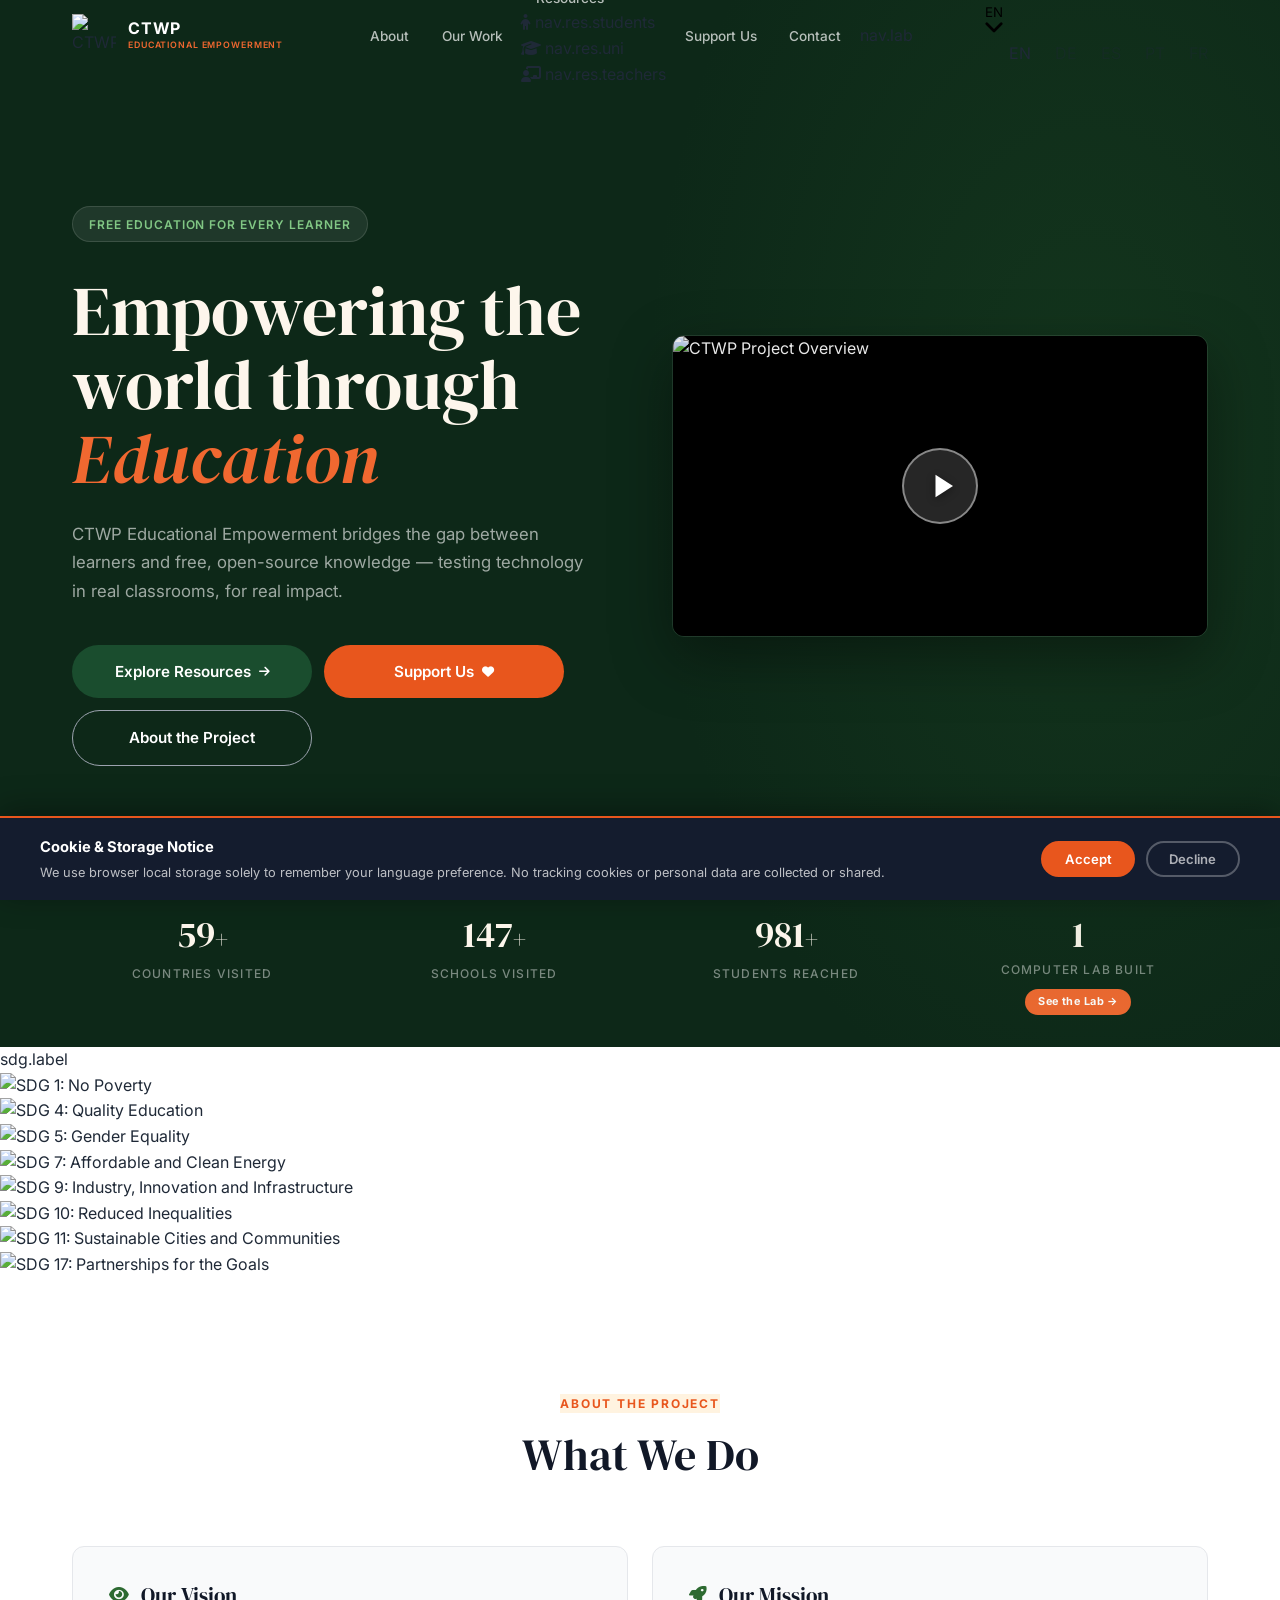
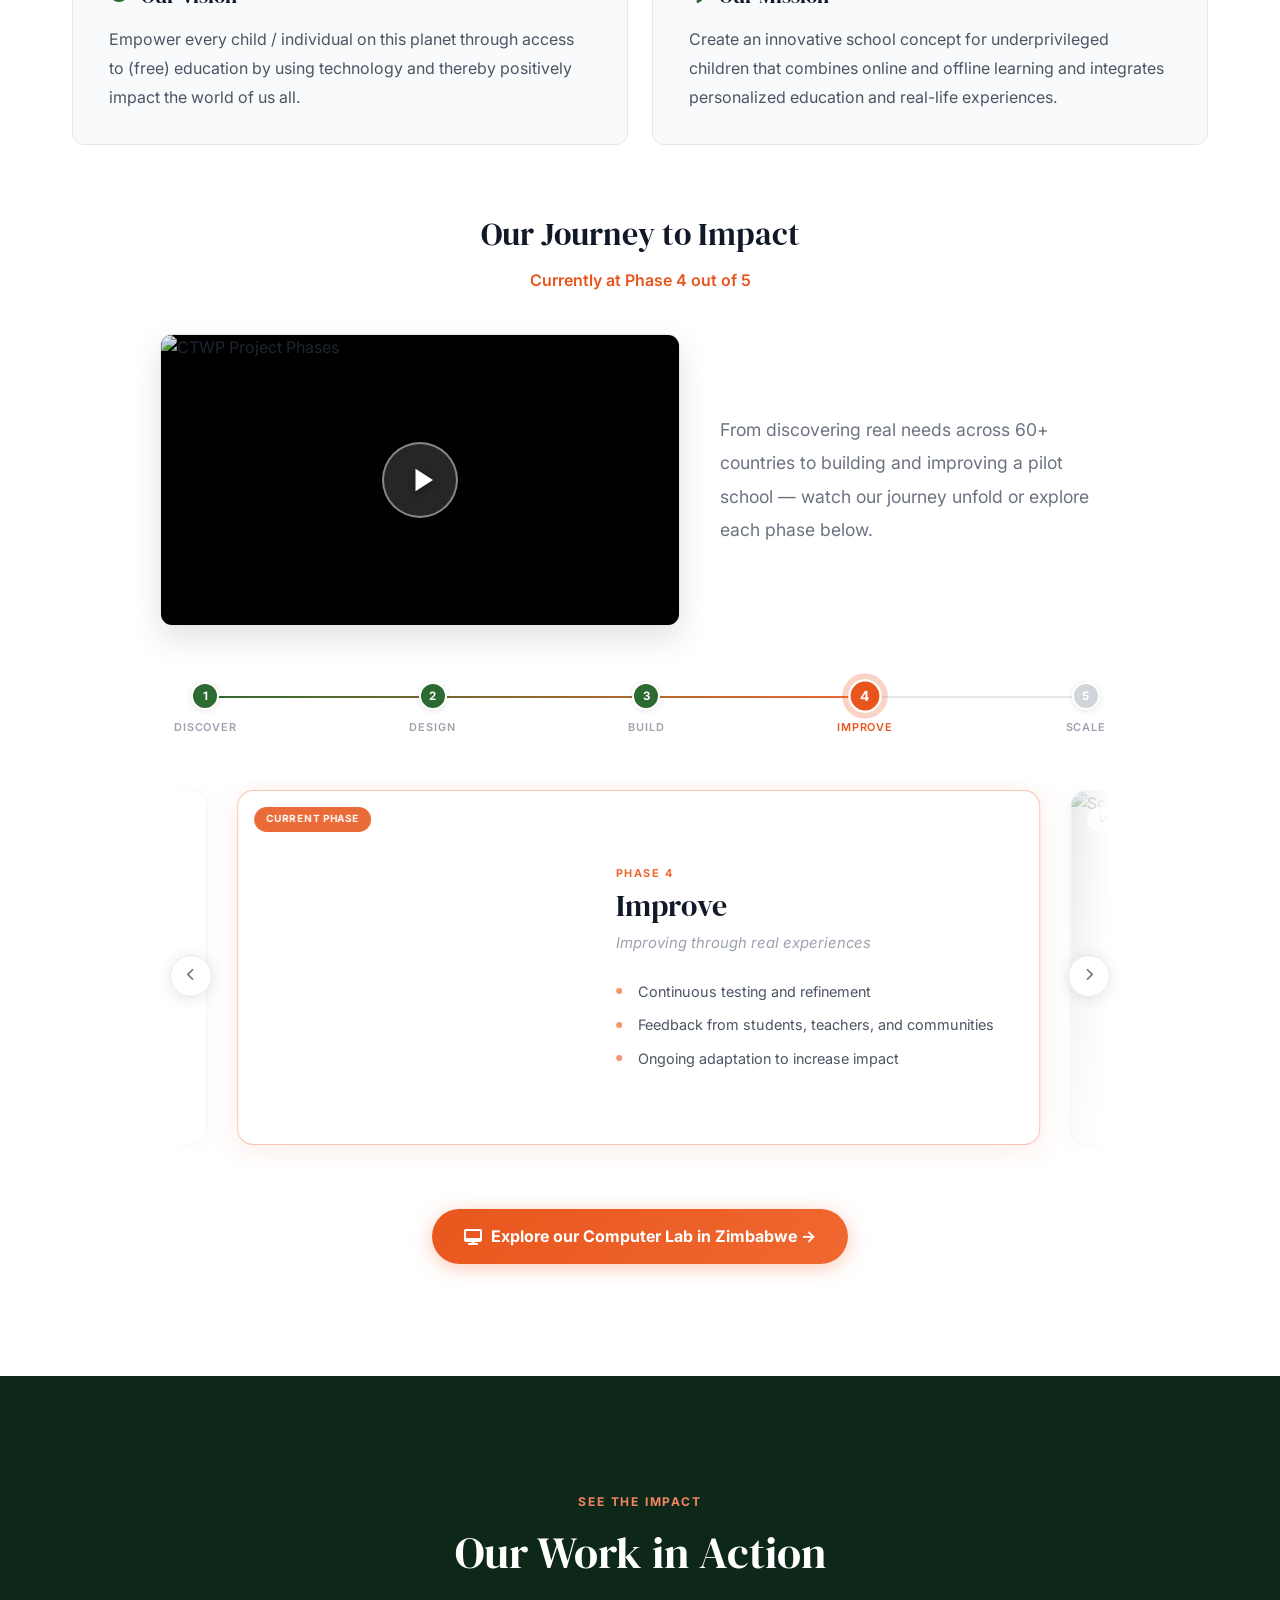
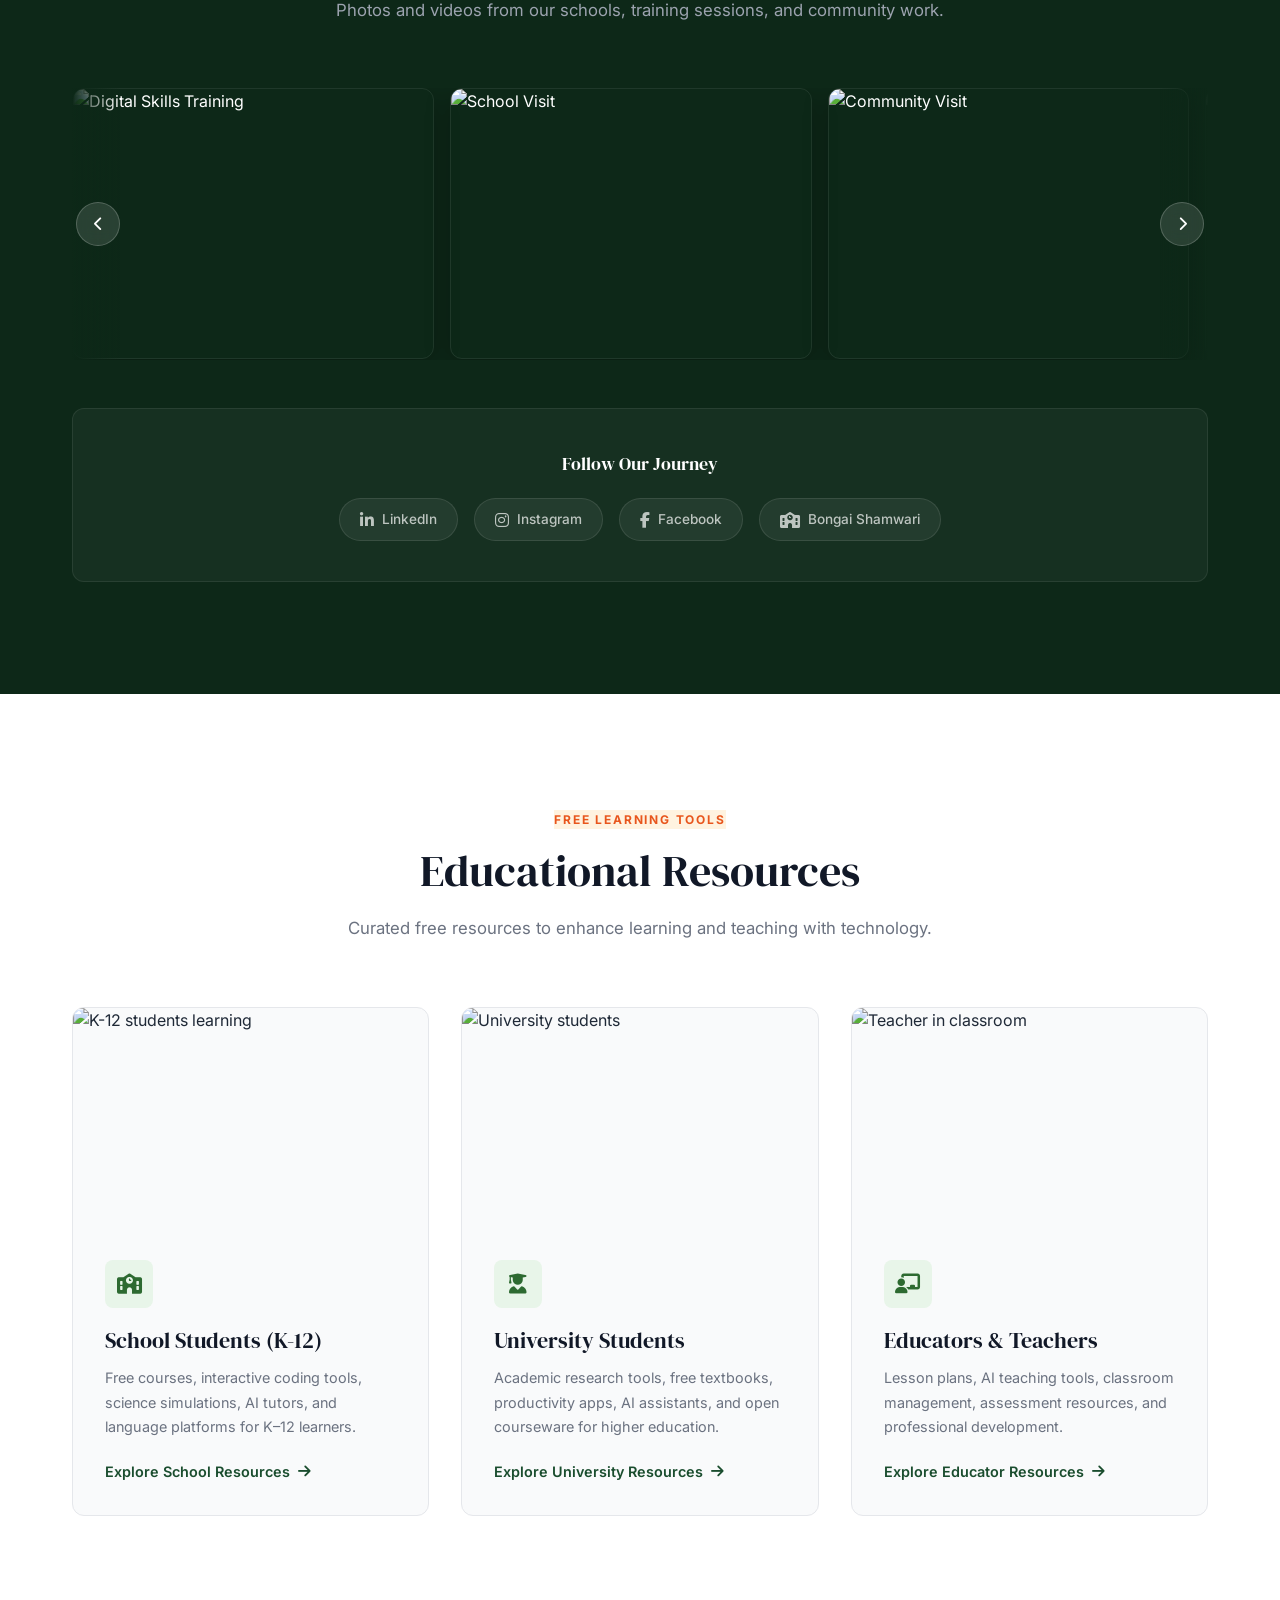
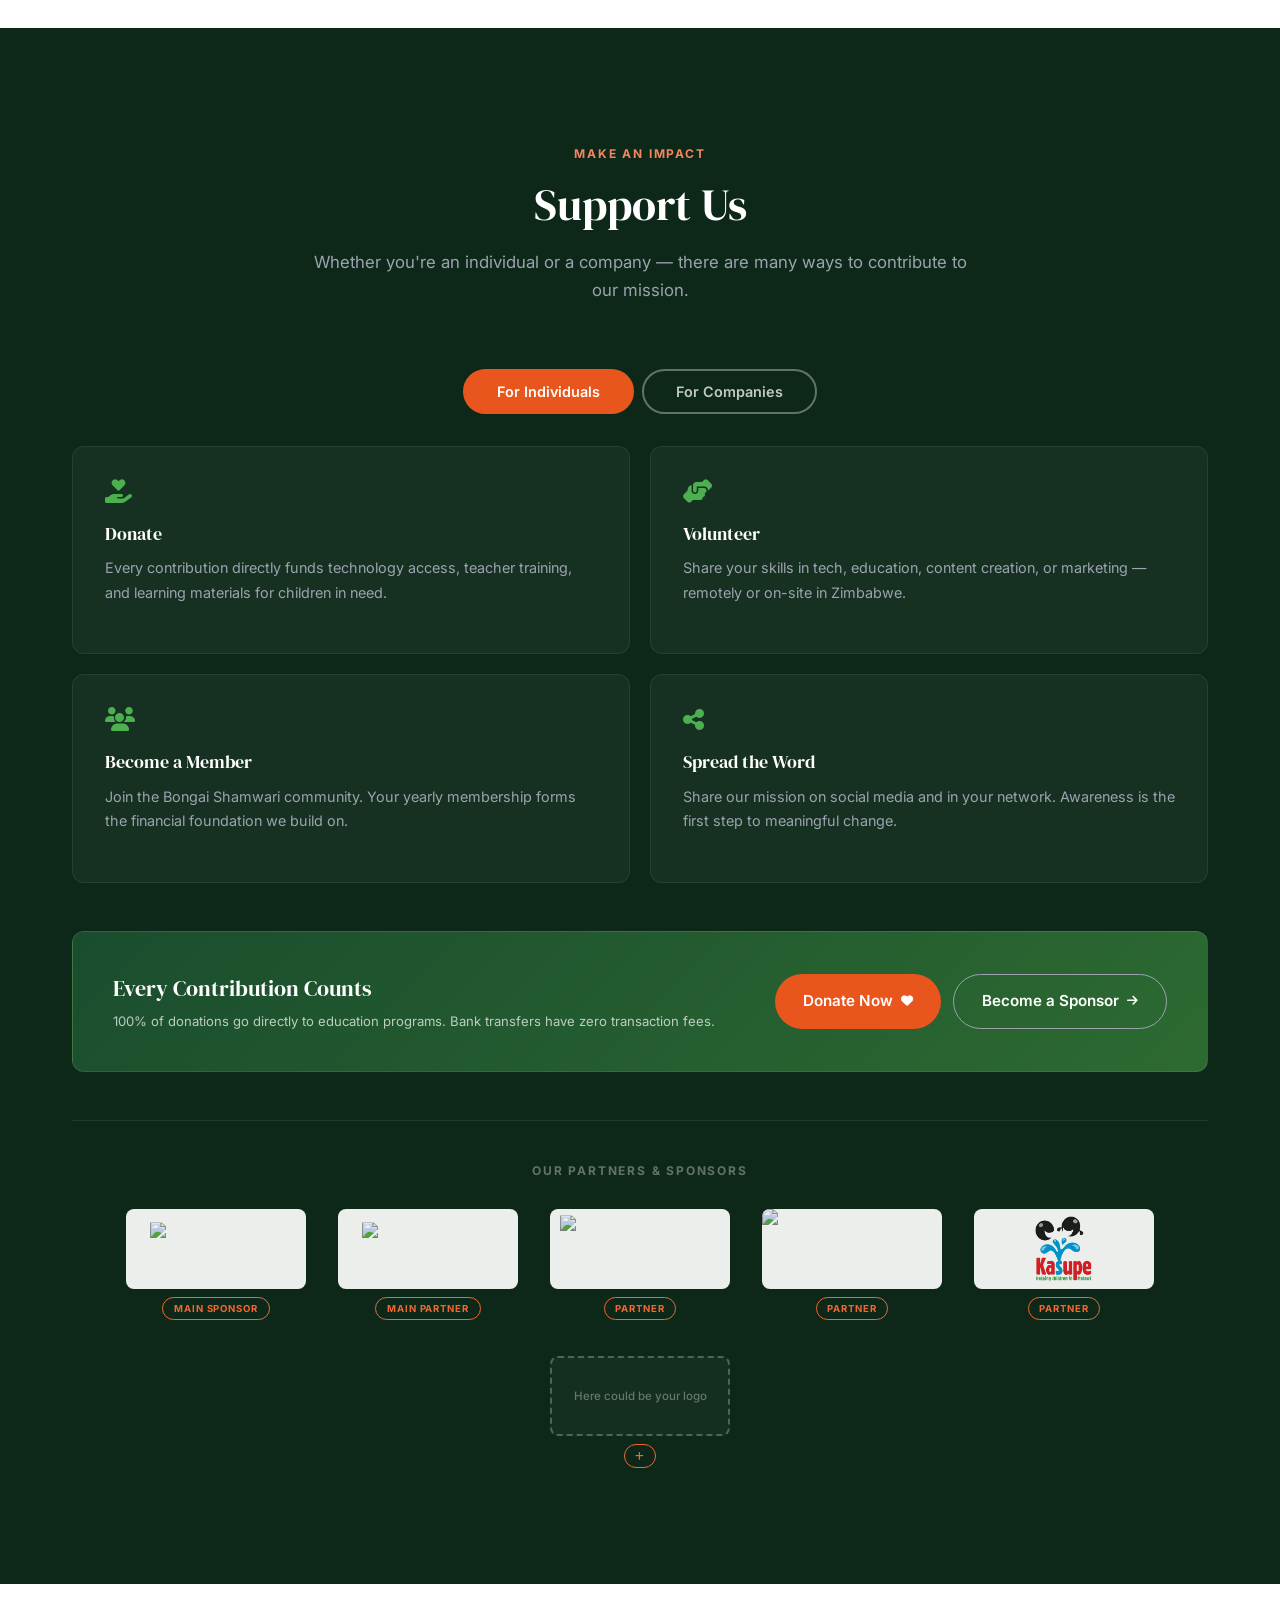
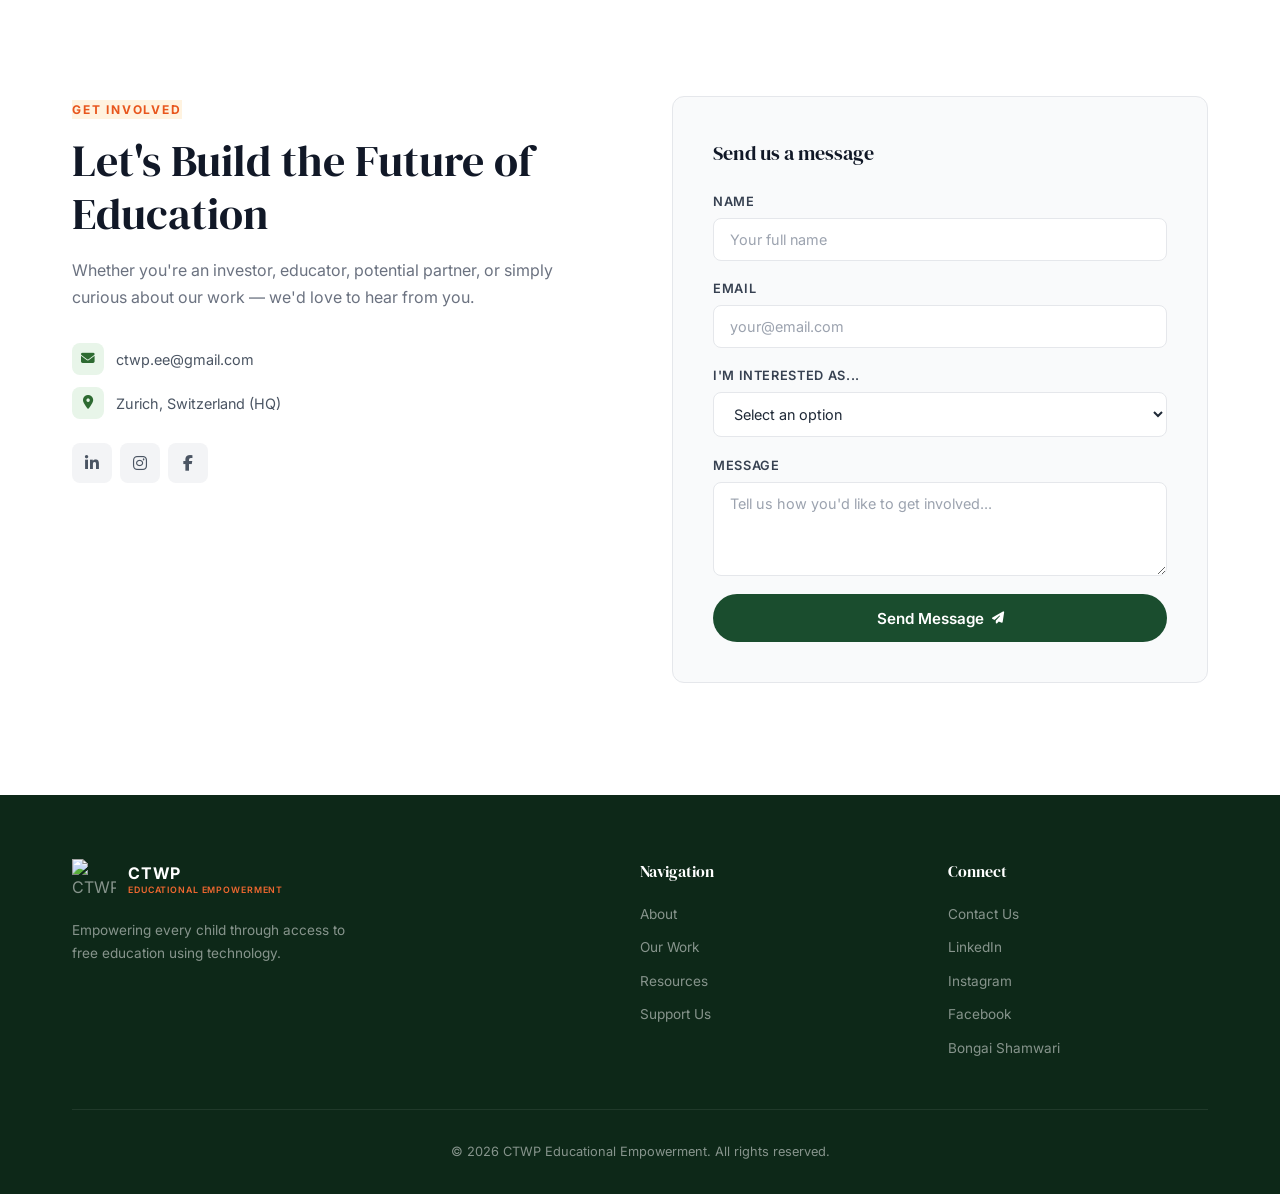
==== commit 7070612a: "Kasupe logo: use .webp (PNG originals are gitignored) Adds the deployed logo-kasupe.webp (43KB, tran" ====
--- a/index.html
+++ b/index.html
@@ -616,7 +616,7 @@
             <span class="sponsor-tag" data-i18n="sponsor.partner">Partner</span>
           </a>
           <a href="https://kasupe.org.uk/" target="_blank" rel="noopener noreferrer" class="sponsor-item sponsor-main sponsor-tight">
-            <img src="assets/images/Logos/logo-kasupe.png" alt="Kasupe — Helping children in Malawi" loading="lazy">
+            <img src="assets/images/Logos/logo-kasupe.webp" alt="Kasupe — Helping children in Malawi" loading="lazy">
             <span class="sponsor-tag" data-i18n="sponsor.partner">Partner</span>
           </a>
           <a href="#contact" class="sponsor-item sponsor-main sponsor-placeholder">
